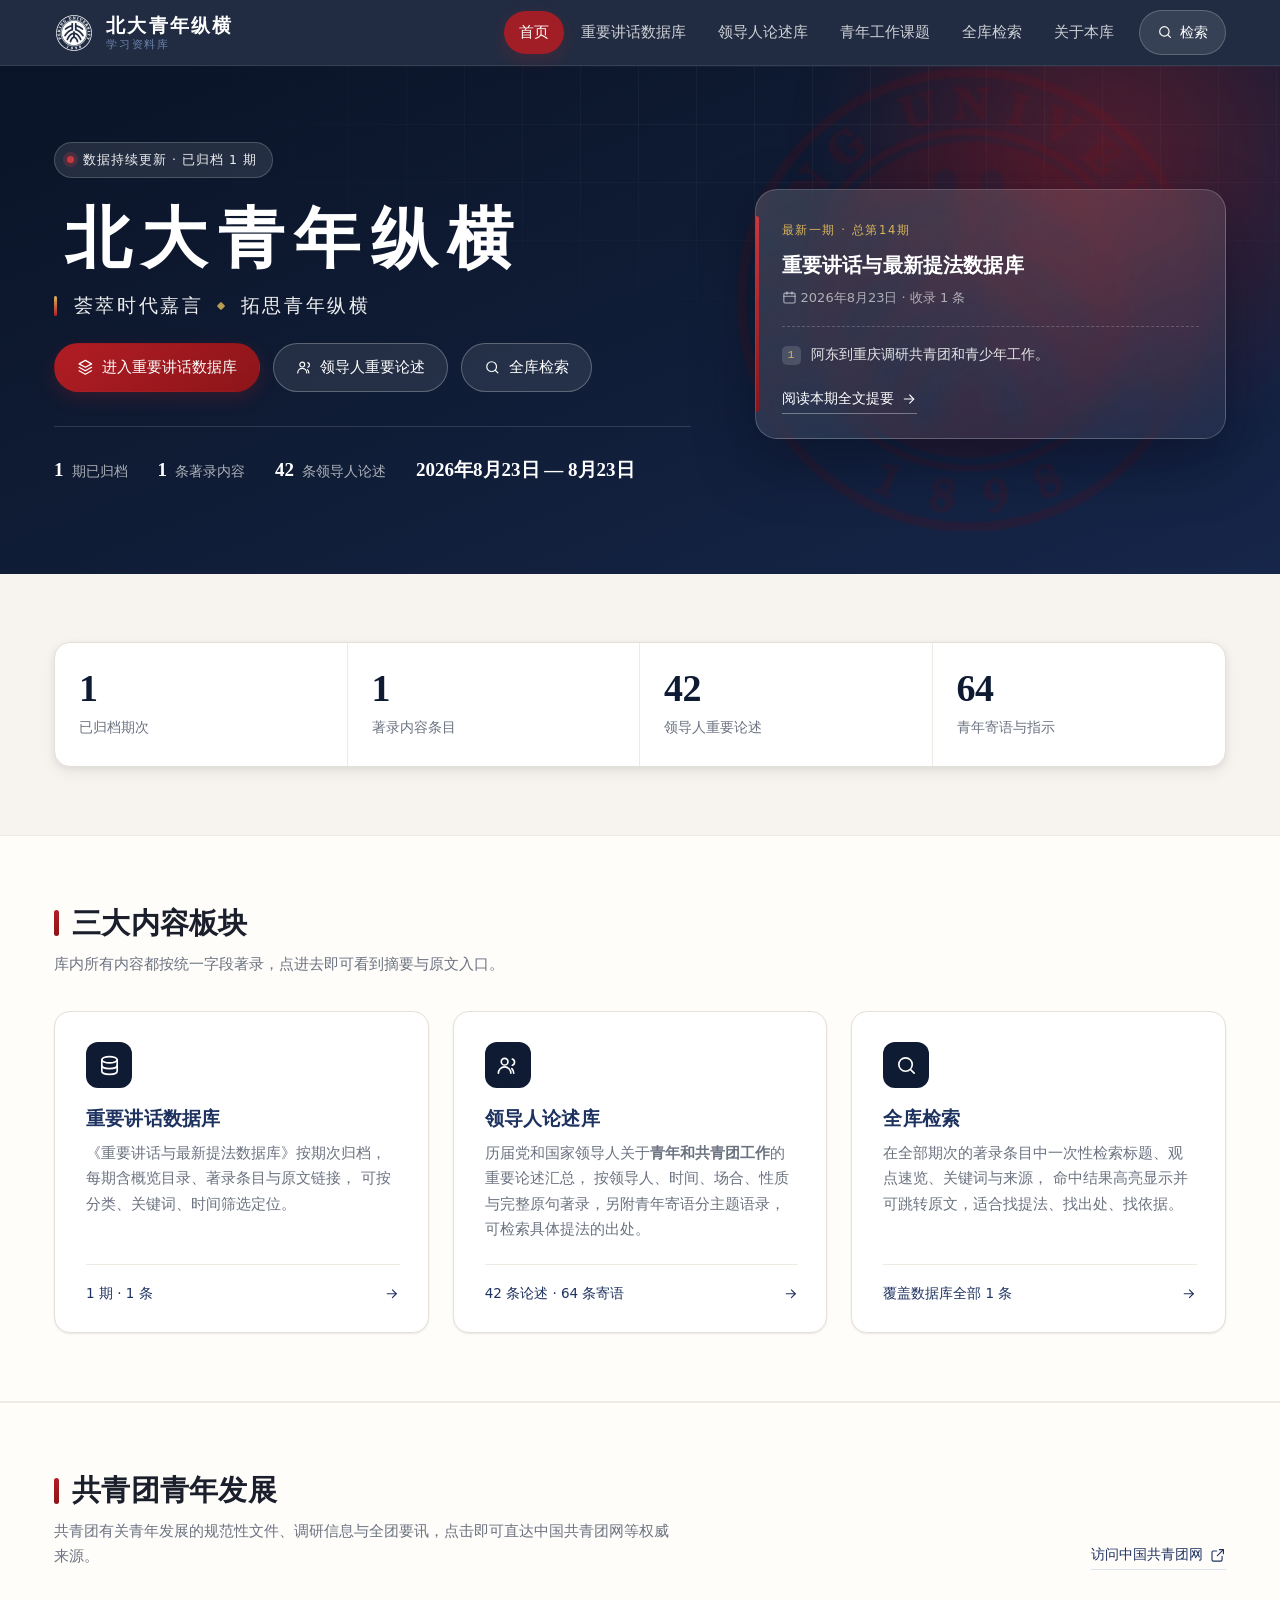
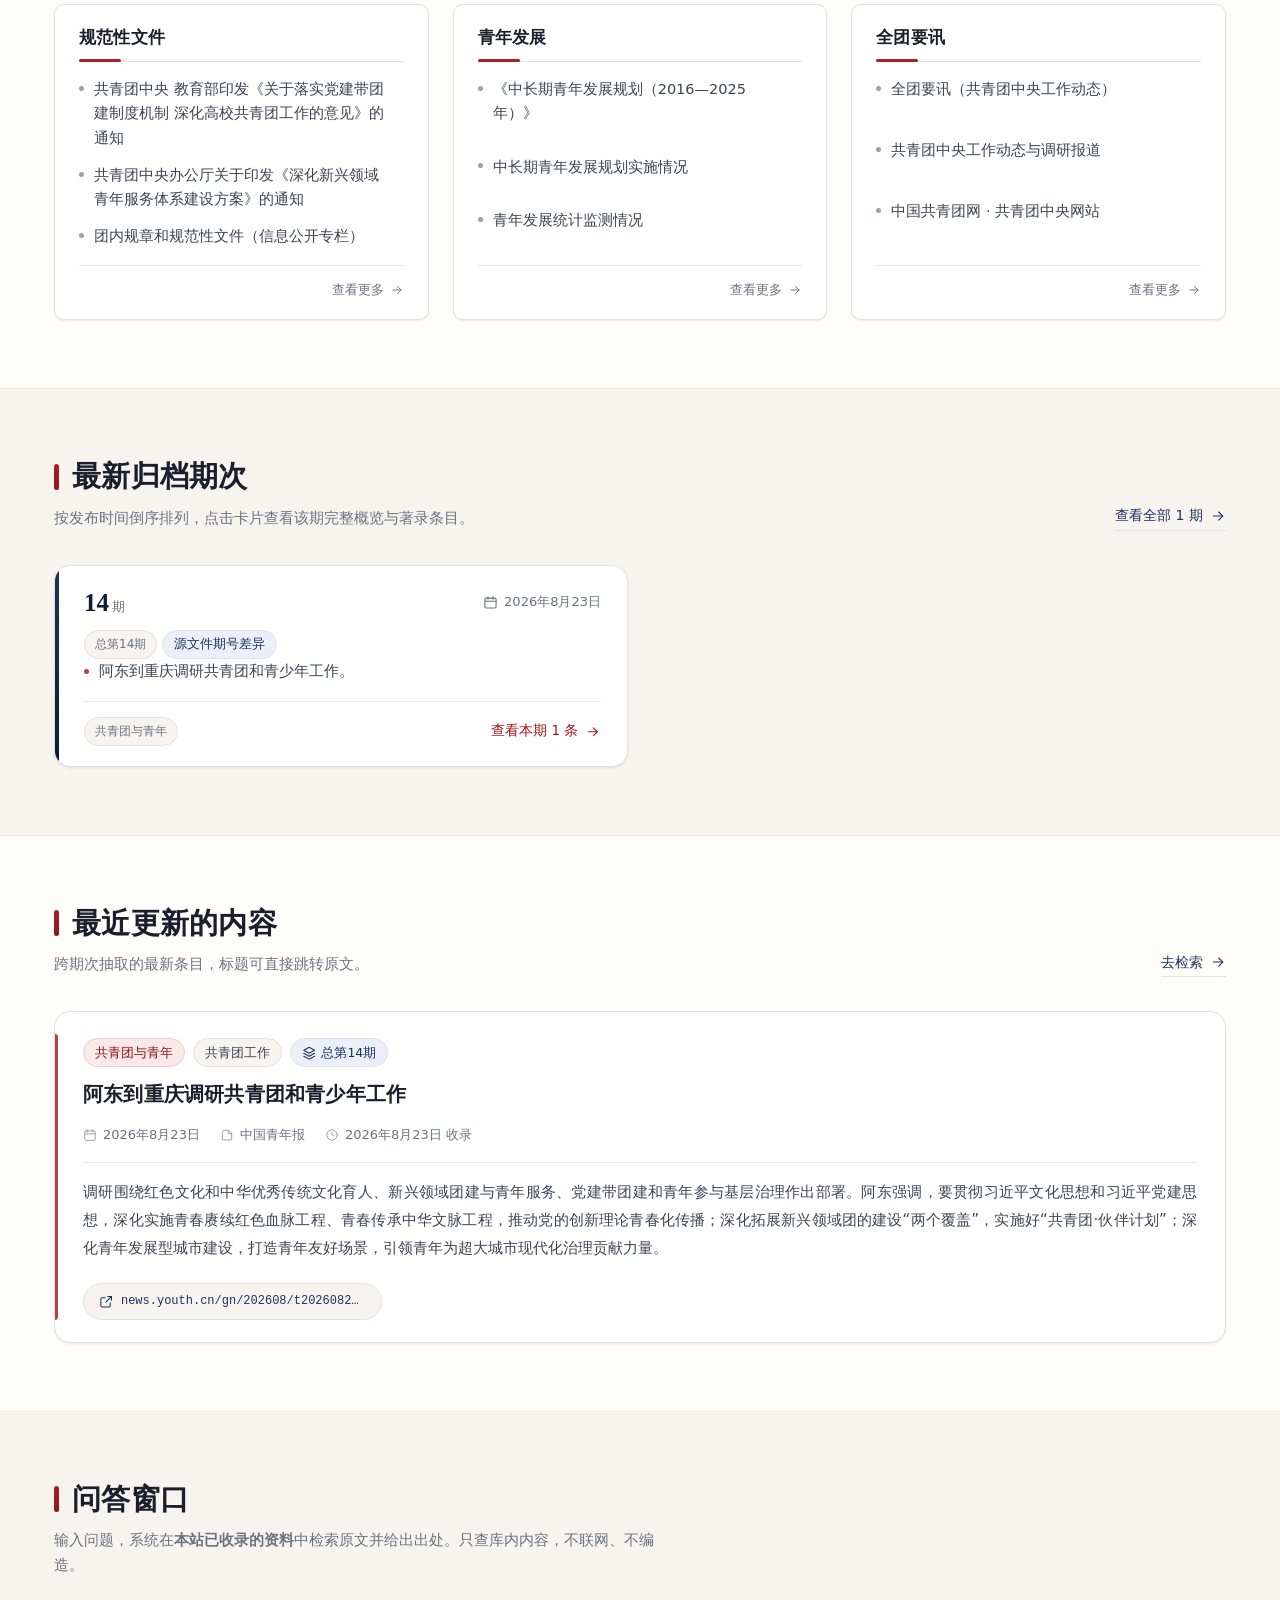
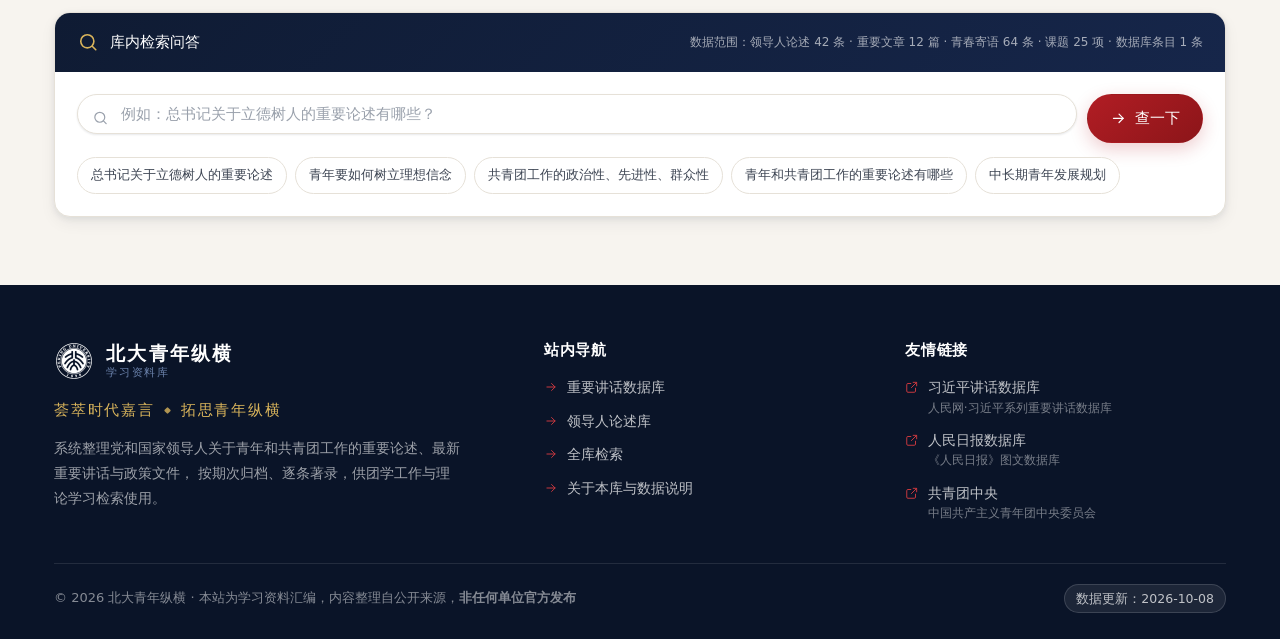
==== site/index.html @ 93235087 "新增青年工作课题栏目、豆腐块与库内检索问答；剔除与青年工作无关条目；去除官方署名与首页长段落" ====
<!DOCTYPE html>
<html lang="zh-CN">
<head>
<meta charset="UTF-8">
<meta name="viewport" content="width=device-width, initial-scale=1">
<title>北大青年纵横 · 学习资料库</title>
<meta name="description" content="北大青年纵横：荟萃时代嘉言，拓思青年纵横。收录党和国家领导人关于青年和共青团工作的重要论述，以及《重要讲话与最新提法数据库》各期政策文件与权威文章，支持关键词检索与原文跳转。">
<meta name="theme-color" content="#0f1b33">
<link rel="icon" href="assets/favicon.png">
<link rel="stylesheet" href="assets/style.css">
</head>
<body>
  <a class="skip-link" href="#main">跳到主要内容</a>
  <header class="nav">
    <div class="wrap nav-inner">
      <a class="brand" href="index.html">
        <span class="brand-mark" aria-hidden="true">
          <img src="assets/pku-logo-white.png" alt="" width="160" height="160" decoding="async">
        </span>
        <span class="brand-text">
          <span class="brand-name">北大青年纵横</span>
          <span class="brand-sub">学习资料库</span>
        </span>
      </a>
      <button class="nav-toggle" type="button" aria-label="展开导航菜单" aria-expanded="false">
        <svg class="ic ic-lg" viewBox="0 0 24 24"><path d="M4 7h16M4 12h16M4 17h16"/></svg>
      </button>
      <nav class="nav-links" aria-label="主导航">
        <a class="nav-link" href="index.html" aria-current="page">首页</a>
        <a class="nav-link" href="database.html">重要讲话数据库</a>
        <a class="nav-link" href="leaders.html">领导人论述库</a>
        <a class="nav-link" href="awards.html">青年工作课题</a>
        <a class="nav-link" href="search.html">全库检索</a>
        <a class="nav-link" href="about.html">关于本库</a>
        <a class="nav-cta" href="search.html">
          <svg class="ic" viewBox="0 0 24 24"><circle cx="11" cy="11" r="7"/><path d="m20 20-3.5-3.5"/></svg>
          检索
        </a>
      </nav>
    </div>
  </header>

<main id="main">
  <section class="hero">
    <img class="hero-emblem" src="assets/pku-emblem.png" alt="" aria-hidden="true" decoding="async">
    <div class="wrap hero-grid">
      <div>
        <span class="eyebrow"><span class="eyebrow-dot"></span>数据持续更新 · 已归档 1 期</span>
        <h1>北大青年纵横</h1>
        <p class="hero-couplet"><span>荟萃时代嘉言</span><i class="cp-dot" aria-hidden="true"></i><span>拓思青年纵横</span></p>
        <div class="hero-actions">
          <a class="btn btn-primary" href="database.html">
            <svg class="ic" viewBox="0 0 24 24"><path d="m12 2 9 5-9 5-9-5 9-5Z"/><path d="m3 12 9 5 9-5"/><path d="m3 17 9 5 9-5"/></svg>
            进入重要讲话数据库
          </a>
          <a class="btn btn-ghost" href="leaders.html">
            <svg class="ic" viewBox="0 0 24 24"><circle cx="9" cy="8" r="3.5"/><path d="M2.5 20a6.5 6.5 0 0 1 13 0"/><path d="M17 5.2a3.5 3.5 0 0 1 0 6.6M18.5 20a6.5 6.5 0 0 0-2-4.7"/></svg>
            领导人重要论述
          </a>
          <a class="btn btn-ghost" href="search.html">
            <svg class="ic" viewBox="0 0 24 24"><circle cx="11" cy="11" r="7"/><path d="m20 20-3.5-3.5"/></svg>
            全库检索
          </a>
        </div>
        <div class="hero-facts">
          <span class="hero-fact"><b>1</b> 期已归档</span>
          <span class="hero-fact"><b>1</b> 条著录内容</span>
          <span class="hero-fact"><b>42</b> 条领导人论述</span>
          <span class="hero-fact"><b>2026年8月23日 — 8月23日</b></span>
        </div>
      </div>
      <div id="latestIssue">
        <div class="hero-card">
          <span class="hero-card-tag">正在载入最新一期…</span>
          <h3>重要讲话与最新提法数据库</h3>
          <div class="hero-card-date">数据载入中</div>
        </div>
      </div>
    </div>
  </section>

  <section class="section">
    <div class="wrap">
      <div class="stats">
        <div class="stat">
          <div class="stat-num" data-stat="issueCount">1<small>期</small></div>
          <div class="stat-label">已归档期次</div>
        </div>
        <div class="stat">
          <div class="stat-num" data-stat="entryCount">1<small>条</small></div>
          <div class="stat-label">著录内容条目</div>
        </div>
        <div class="stat">
          <div class="stat-num" data-stat="leaderCount">42<small>条</small></div>
          <div class="stat-label">领导人重要论述</div>
        </div>
        <div class="stat">
          <div class="stat-num" data-stat="quoteCount">64<small>条</small></div>
          <div class="stat-label">青年寄语与指示</div>
        </div>
      </div>
    </div>
  </section>

  <section class="section section-alt">
    <div class="wrap">
      <div class="section-head">
        <div>
          <h2 class="section-title">三大内容板块</h2>
          <p class="section-desc">库内所有内容都按统一字段著录，点进去即可看到摘要与原文入口。</p>
        </div>
      </div>
      <div class="entry-grid">
        <a class="entry reveal" href="database.html">
          <span class="entry-icon">
            <svg class="ic" viewBox="0 0 24 24"><ellipse cx="12" cy="6" rx="8" ry="3.2"/><path d="M4 6v12c0 1.8 3.6 3.2 8 3.2s8-1.4 8-3.2V6"/><path d="M4 12c0 1.8 3.6 3.2 8 3.2s8-1.4 8-3.2"/></svg>
          </span>
          <h3>重要讲话数据库</h3>
          <p>《重要讲话与最新提法数据库》按期次归档，每期含概览目录、著录条目与原文链接，
             可按分类、关键词、时间筛选定位。</p>
          <span class="entry-foot">
            <span>1 期 · 1 条</span>
            <svg class="ic" viewBox="0 0 24 24"><path d="M5 12h14"/><path d="m13 6 6 6-6 6"/></svg>
          </span>
        </a>
        <a class="entry reveal" href="leaders.html">
          <span class="entry-icon">
            <svg class="ic" viewBox="0 0 24 24"><circle cx="9" cy="8" r="3.5"/><path d="M2.5 20a6.5 6.5 0 0 1 13 0"/><path d="M17 5.2a3.5 3.5 0 0 1 0 6.6M18.5 20a6.5 6.5 0 0 0-2-4.7"/></svg>
          </span>
          <h3>领导人论述库</h3>
          <p>历届党和国家领导人关于<b>青年和共青团工作</b>的重要论述汇总，
             按领导人、时间、场合、性质与完整原句著录，另附青年寄语分主题语录，
             可检索具体提法的出处。</p>
          <span class="entry-foot">
            <span>42 条论述 · 64 条寄语</span>
            <svg class="ic" viewBox="0 0 24 24"><path d="M5 12h14"/><path d="m13 6 6 6-6 6"/></svg>
          </span>
        </a>
        <a class="entry reveal" href="search.html">
          <span class="entry-icon">
            <svg class="ic" viewBox="0 0 24 24"><circle cx="11" cy="11" r="7"/><path d="m20 20-3.5-3.5"/></svg>
          </span>
          <h3>全库检索</h3>
          <p>在全部期次的著录条目中一次性检索标题、观点速览、关键词与来源，
             命中结果高亮显示并可跳转原文，适合找提法、找出处、找依据。</p>
          <span class="entry-foot">
            <span>覆盖数据库全部 1 条</span>
            <svg class="ic" viewBox="0 0 24 24"><path d="M5 12h14"/><path d="m13 6 6 6-6 6"/></svg>
          </span>
        </a>
      </div>
    </div>
  </section>
  <section class="section section-alt" id="dofu">
    <div class="wrap">
      <div class="section-head">
        <div>
          <h2 class="section-title">共青团青年发展</h2>
          <p class="section-desc">共青团有关青年发展的规范性文件、调研信息与全团要讯，点击即可直达中国共青团网等权威来源。</p>
        </div>
        <a class="section-link" href="https://www.gqt.org.cn/" target="_blank" rel="noopener noreferrer">访问中国共青团网 <svg class="ic" viewBox="0 0 24 24"><path d="M14 4h6v6"/><path d="M20 4 11 13"/><path d="M18 14v5a2 2 0 0 1-2 2H5a2 2 0 0 1-2-2V8a2 2 0 0 1 2-2h5"/></svg></a>
      </div>
      <div class="doufu-grid">
      <div class="doufu reveal">
        <h3 class="doufu-title">规范性文件</h3>
        <ul class="doufu-list">
            <li><a href="https://www.gqt.org.cn/xxgk/tngz_gfwj/" target="_blank" rel="noopener noreferrer">共青团中央 教育部印发《关于落实党建带团建制度机制 深化高校共青团工作的意见》的通知<svg class="ic" viewBox="0 0 24 24"><path d="M14 4h6v6"/><path d="M20 4 11 13"/><path d="M18 14v5a2 2 0 0 1-2 2H5a2 2 0 0 1-2-2V8a2 2 0 0 1 2-2h5"/></svg></a></li>
            <li><a href="https://www.gqt.org.cn/xxgk/tngz_gfwj/" target="_blank" rel="noopener noreferrer">共青团中央办公厅关于印发《深化新兴领域青年服务体系建设方案》的通知<svg class="ic" viewBox="0 0 24 24"><path d="M14 4h6v6"/><path d="M20 4 11 13"/><path d="M18 14v5a2 2 0 0 1-2 2H5a2 2 0 0 1-2-2V8a2 2 0 0 1 2-2h5"/></svg></a></li>
            <li><a href="https://www.gqt.org.cn/xxgk/" target="_blank" rel="noopener noreferrer">团内规章和规范性文件（信息公开专栏）<svg class="ic" viewBox="0 0 24 24"><path d="M14 4h6v6"/><path d="M20 4 11 13"/><path d="M18 14v5a2 2 0 0 1-2 2H5a2 2 0 0 1-2-2V8a2 2 0 0 1 2-2h5"/></svg></a></li>
        </ul>
        <a class="doufu-more" href="https://www.gqt.org.cn/xxgk/" target="_blank" rel="noopener noreferrer">查看更多 <svg class="ic" viewBox="0 0 24 24"><path d="M5 12h14"/><path d="m13 6 6 6-6 6"/></svg></a>
      </div>
      <div class="doufu reveal">
        <h3 class="doufu-title">青年发展</h3>
        <ul class="doufu-list">
            <li><a href="https://www.gov.cn/gongbao/content/2017/content_5189005.htm" target="_blank" rel="noopener noreferrer">《中长期青年发展规划（2016—2025年）》<svg class="ic" viewBox="0 0 24 24"><path d="M14 4h6v6"/><path d="M20 4 11 13"/><path d="M18 14v5a2 2 0 0 1-2 2H5a2 2 0 0 1-2-2V8a2 2 0 0 1 2-2h5"/></svg></a></li>
            <li><a href="https://www.gqt.org.cn/sylm/qnfzgh/" target="_blank" rel="noopener noreferrer">中长期青年发展规划实施情况<svg class="ic" viewBox="0 0 24 24"><path d="M14 4h6v6"/><path d="M20 4 11 13"/><path d="M18 14v5a2 2 0 0 1-2 2H5a2 2 0 0 1-2-2V8a2 2 0 0 1 2-2h5"/></svg></a></li>
            <li><a href="https://www.gqt.org.cn/sylm/qnfzgh/" target="_blank" rel="noopener noreferrer">青年发展统计监测情况<svg class="ic" viewBox="0 0 24 24"><path d="M14 4h6v6"/><path d="M20 4 11 13"/><path d="M18 14v5a2 2 0 0 1-2 2H5a2 2 0 0 1-2-2V8a2 2 0 0 1 2-2h5"/></svg></a></li>
        </ul>
        <a class="doufu-more" href="https://www.gqt.org.cn/sylm/qnfzgh/" target="_blank" rel="noopener noreferrer">查看更多 <svg class="ic" viewBox="0 0 24 24"><path d="M5 12h14"/><path d="m13 6 6 6-6 6"/></svg></a>
      </div>
      <div class="doufu reveal">
        <h3 class="doufu-title">全团要讯</h3>
        <ul class="doufu-list">
            <li><a href="https://www.gqt.org.cn/tngz/" target="_blank" rel="noopener noreferrer">全团要讯（共青团中央工作动态）<svg class="ic" viewBox="0 0 24 24"><path d="M14 4h6v6"/><path d="M20 4 11 13"/><path d="M18 14v5a2 2 0 0 1-2 2H5a2 2 0 0 1-2-2V8a2 2 0 0 1 2-2h5"/></svg></a></li>
            <li><a href="https://qnzz.youth.cn/gzdt/" target="_blank" rel="noopener noreferrer">共青团中央工作动态与调研报道<svg class="ic" viewBox="0 0 24 24"><path d="M14 4h6v6"/><path d="M20 4 11 13"/><path d="M18 14v5a2 2 0 0 1-2 2H5a2 2 0 0 1-2-2V8a2 2 0 0 1 2-2h5"/></svg></a></li>
            <li><a href="https://www.gqt.org.cn/" target="_blank" rel="noopener noreferrer">中国共青团网 · 共青团中央网站<svg class="ic" viewBox="0 0 24 24"><path d="M14 4h6v6"/><path d="M20 4 11 13"/><path d="M18 14v5a2 2 0 0 1-2 2H5a2 2 0 0 1-2-2V8a2 2 0 0 1 2-2h5"/></svg></a></li>
        </ul>
        <a class="doufu-more" href="https://www.gqt.org.cn/tngz/" target="_blank" rel="noopener noreferrer">查看更多 <svg class="ic" viewBox="0 0 24 24"><path d="M5 12h14"/><path d="m13 6 6 6-6 6"/></svg></a>
      </div>
      </div>
    </div>
  </section>

  <section class="section" id="recentSection">
    <div class="wrap">
      <div class="section-head">
        <div>
          <h2 class="section-title">最新归档期次</h2>
          <p class="section-desc">按发布时间倒序排列，点击卡片查看该期完整概览与著录条目。</p>
        </div>
        <a class="section-link" href="database.html">
          查看全部 1 期
          <svg class="ic" viewBox="0 0 24 24"><path d="M5 12h14"/><path d="m13 6 6 6-6 6"/></svg>
        </a>
      </div>
      <div class="issue-grid" id="recentIssues"></div>
    </div>
  </section>

  <section class="section section-alt">
    <div class="wrap">
      <div class="section-head">
        <div>
          <h2 class="section-title">最近更新的内容</h2>
          <p class="section-desc">跨期次抽取的最新条目，标题可直接跳转原文。</p>
        </div>
        <a class="section-link" href="search.html">
          去检索
          <svg class="ic" viewBox="0 0 24 24"><path d="M5 12h14"/><path d="m13 6 6 6-6 6"/></svg>
        </a>
      </div>
      <div class="entry-list" id="latestItems"></div>
    </div>
  </section>

  <section class="section" id="kwSection">
    <div class="wrap">
      <div class="section-head">
        <div>
          <h2 class="section-title">高频关键词</h2>
          <p class="section-desc">点击任一关键词即可在全库中检索相关内容。</p>
        </div>
      </div>
      <div class="chip-row" id="kwCloud"></div>
    </div>
  </section>

  <section class="section" id="qa">
    <div class="wrap">
      <div class="section-head">
        <div>
          <h2 class="section-title">问答窗口</h2>
          <p class="section-desc">
            输入问题，系统在<strong>本站已收录的资料</strong>中检索原文并给出出处。只查库内内容，不联网、不编造。
          </p>
        </div>
      </div>

      <div class="qa-panel">
        <div class="qa-head">
          <svg class="ic ic-lg" viewBox="0 0 24 24"><circle cx="11" cy="11" r="7"/><path d="m20 20-3.5-3.5"/></svg>
          <span>库内检索问答</span>
          <small>数据范围：领导人论述 42 条 · 重要文章 12 篇 · 青春寄语 64 条 · 课题 25 项 · 数据库条目 1 条</small>
        </div>
        <div class="qa-body">
          <div class="qa-input-row">
            <div class="search-box">
              <svg class="ic" viewBox="0 0 24 24"><circle cx="11" cy="11" r="7"/><path d="m20 20-3.5-3.5"/></svg>
              <label class="sr-only" for="qaInput">输入问题</label>
              <input id="qaInput" type="search" placeholder="例如：总书记关于立德树人的重要论述有哪些？" autocomplete="off">
              <button class="search-clear" id="qaClear" type="button" aria-label="清空">
                <svg class="ic" viewBox="0 0 24 24"><path d="M18 6 6 18M6 6l12 12"/></svg>
              </button>
            </div>
            <button class="btn btn-primary" id="qaAsk" type="button">
              <svg class="ic" viewBox="0 0 24 24"><path d="M5 12h14"/><path d="m13 6 6 6-6 6"/></svg>
              查一下
            </button>
          </div>
          <div class="qa-examples" id="qaExamples">
            <button class="chip" type="button" data-q="总书记关于立德树人的重要论述">总书记关于立德树人的重要论述</button>
            <button class="chip" type="button" data-q="青年要如何树立理想信念">青年要如何树立理想信念</button>
            <button class="chip" type="button" data-q="共青团工作的政治性、先进性、群众性">共青团工作的政治性、先进性、群众性</button>
            <button class="chip" type="button" data-q="青年和共青团工作的重要论述有哪些">青年和共青团工作的重要论述有哪些</button>
            <button class="chip" type="button" data-q="中长期青年发展规划">中长期青年发展规划</button>
          </div>
          <div class="qa-answer" id="qaAnswer" hidden></div>
        </div>
      </div>
    </div>
  </section>

</main>

  <footer class="footer">
    <div class="wrap">
      <div class="footer-grid">
        <div class="footer-brand">
          <div class="brand">
            <span class="brand-mark" aria-hidden="true">
              <img src="assets/pku-logo-white.png" alt="" width="160" height="160" decoding="async">
            </span>
            <span class="brand-text">
              <span class="brand-name">北大青年纵横</span>
              <span class="brand-sub">学习资料库</span>
            </span>
          </div>
          <p class="footer-couplet">荟萃时代嘉言<span class="cp-dot-sm" aria-hidden="true"></span>拓思青年纵横</p>
          <p>系统整理党和国家领导人关于青年和共青团工作的重要论述、最新重要讲话与政策文件，
             按期次归档、逐条著录，供团学工作与理论学习检索使用。</p>
        </div>
        <div>
          <h4>站内导航</h4>
          <div class="footer-links">
            <a class="footer-link" href="database.html">
              <svg class="ic" viewBox="0 0 24 24"><path d="M5 12h14"/><path d="m13 6 6 6-6 6"/></svg>
              <span>重要讲话数据库</span>
            </a>
            <a class="footer-link" href="leaders.html">
              <svg class="ic" viewBox="0 0 24 24"><path d="M5 12h14"/><path d="m13 6 6 6-6 6"/></svg>
              <span>领导人论述库</span>
            </a>
            <a class="footer-link" href="search.html">
              <svg class="ic" viewBox="0 0 24 24"><path d="M5 12h14"/><path d="m13 6 6 6-6 6"/></svg>
              <span>全库检索</span>
            </a>
            <a class="footer-link" href="about.html">
              <svg class="ic" viewBox="0 0 24 24"><path d="M5 12h14"/><path d="m13 6 6 6-6 6"/></svg>
              <span>关于本库与数据说明</span>
            </a>
          </div>
        </div>
        <div>
          <h4>友情链接</h4>
          <div class="footer-links">
            <a class="footer-link" href="http://jhsjk.people.cn/" target="_blank" rel="noopener noreferrer">
              <svg class="ic" viewBox="0 0 24 24"><path d="M14 4h6v6"/><path d="M20 4 11 13"/><path d="M18 14v5a2 2 0 0 1-2 2H5a2 2 0 0 1-2-2V8a2 2 0 0 1 2-2h5"/></svg>
              <span>习近平讲话数据库<small>人民网·习近平系列重要讲话数据库</small></span>
            </a>
            <a class="footer-link" href="http://paper.people.com.cn/" target="_blank" rel="noopener noreferrer">
              <svg class="ic" viewBox="0 0 24 24"><path d="M14 4h6v6"/><path d="M20 4 11 13"/><path d="M18 14v5a2 2 0 0 1-2 2H5a2 2 0 0 1-2-2V8a2 2 0 0 1 2-2h5"/></svg>
              <span>人民日报数据库<small>《人民日报》图文数据库</small></span>
            </a>
            <a class="footer-link" href="https://www.gqt.org.cn/" target="_blank" rel="noopener noreferrer">
              <svg class="ic" viewBox="0 0 24 24"><path d="M14 4h6v6"/><path d="M20 4 11 13"/><path d="M18 14v5a2 2 0 0 1-2 2H5a2 2 0 0 1-2-2V8a2 2 0 0 1 2-2h5"/></svg>
              <span>共青团中央<small>中国共产主义青年团中央委员会</small></span>
            </a>
          </div>
        </div>
      </div>
      <div class="footer-bottom">
        <span>© <span data-year>2026</span> 北大青年纵横 · 本站为学习资料汇编，内容整理自公开来源，<strong>非任何单位官方发布</strong></span>
        <span class="tag">数据更新：2026-10-08</span>
      </div>
    </div>
  </footer>

  <button class="to-top" type="button" aria-label="返回顶部">
    <svg class="ic" viewBox="0 0 24 24"><path d="M12 19V5"/><path d="m6 11 6-6 6 6"/></svg>
  </button>

<script src="data/db.js"></script>
<script src="assets/app.js"></script>
</body>
</html>
---- site/assets/style.css ----
@charset "UTF-8";
/* ==========================================================================
   重要讲话与最新提法数据库 —— 设计系统
   配色：深藏青（正式）+ 团员红（强调）+ 暖米白（阅读底）
   观感：官方数据库的克制 + 现代卡片流动感
   ========================================================================== */

/* ---------- 1. 设计变量 ---------- */
:root {
  /* 品牌色 */
  --navy-900: #0a1428;
  --navy-800: #0f1b33;
  --navy-700: #16264a;
  --navy-600: #1e3260;
  --navy-500: #2b4577;
  --navy-300: #6b82ab;
  --navy-100: #dbe3f0;

  --red-700: #8c1519;
  --red-600: #a3161c;
  --red-500: #b11d24;
  --red-400: #c8383f;
  --red-100: #fbe9ea;

  --gold-500: #b8860b;
  --gold-300: #d9b45b;
  --gold-100: #faf3e0;

  /* 中性色 */
  --paper: #f7f4ef;
  --paper-2: #fffdfa;
  --white: #ffffff;
  --ink: #1a1f2b;
  --ink-2: #3d4553;
  --ink-3: #6b7280;
  --ink-4: #9aa1ac;
  --line: #e6e1d8;
  --line-2: #efebe4;

  /* 语义色 */
  --green-600: #1a7f5a;
  --green-100: #e6f4ee;
  --amber-600: #a15c00;
  --amber-100: #fdf0dc;

  /* 排版 */
  --font-serif: "Source Han Serif SC", "Noto Serif SC", "Songti SC", "SimSun",
    "Source Han Serif CN", Georgia, "Times New Roman", serif;
  --font-sans: "Source Han Sans SC", "Noto Sans SC", "PingFang SC",
    "Microsoft YaHei", "Hiragino Sans GB", system-ui, -apple-system, "Segoe UI",
    Roboto, sans-serif;
  --font-mono: "JetBrains Mono", "Cascadia Code", Consolas, "Courier New", monospace;

  /* 间距节奏 */
  --gap-xs: 4px;
  --gap-sm: 8px;
  --gap: 16px;
  --gap-lg: 24px;
  --gap-xl: 40px;
  --gap-2xl: 64px;

  /* 圆角与阴影 */
  --r-sm: 6px;
  --r: 10px;
  --r-lg: 16px;
  --r-xl: 22px;
  --r-pill: 999px;

  --sh-1: 0 1px 2px rgba(15, 27, 51, 0.06), 0 1px 3px rgba(15, 27, 51, 0.04);
  --sh-2: 0 2px 6px rgba(15, 27, 51, 0.07), 0 6px 16px rgba(15, 27, 51, 0.06);
  --sh-3: 0 8px 20px rgba(15, 27, 51, 0.1), 0 18px 44px rgba(15, 27, 51, 0.09);
  --sh-red: 0 6px 18px rgba(177, 29, 36, 0.22);

  --nav-h: 66px;
  --maxw: 1220px;

  --ease: cubic-bezier(0.22, 0.61, 0.36, 1);
}

/* ---------- 2. 基础重置 ---------- */
*,
*::before,
*::after {
  box-sizing: border-box;
}

html {
  -webkit-text-size-adjust: 100%;
  scroll-behavior: smooth;
  scroll-padding-top: calc(var(--nav-h) + 20px);
}

body {
  margin: 0;
  background: var(--paper);
  color: var(--ink);
  font-family: var(--font-sans);
  font-size: 15.5px;
  line-height: 1.75;
  -webkit-font-smoothing: antialiased;
  text-rendering: optimizeLegibility;
}

h1,
h2,
h3,
h4 {
  font-family: var(--font-serif);
  font-weight: 700;
  line-height: 1.35;
  margin: 0;
  letter-spacing: 0.01em;
}

p {
  margin: 0;
}

a {
  color: var(--navy-600);
  text-decoration: none;
}

a:hover {
  color: var(--red-500);
}

img,
svg {
  max-width: 100%;
}

ul,
ol {
  margin: 0;
  padding: 0;
  list-style: none;
}

button {
  font: inherit;
  color: inherit;
  cursor: pointer;
}

table {
  border-collapse: collapse;
  width: 100%;
}

:focus-visible {
  outline: 2.5px solid var(--red-400);
  outline-offset: 2px;
  border-radius: 3px;
}

::selection {
  background: var(--red-100);
  color: var(--red-700);
}

/* 滚动条 */
::-webkit-scrollbar {
  width: 11px;
  height: 11px;
}
::-webkit-scrollbar-track {
  background: var(--line-2);
}
::-webkit-scrollbar-thumb {
  background: #c8c2b6;
  border: 3px solid var(--line-2);
  border-radius: var(--r-pill);
}
::-webkit-scrollbar-thumb:hover {
  background: var(--navy-300);
}

/* ---------- 3. 布局工具 ---------- */
.wrap {
  width: 100%;
  max-width: var(--maxw);
  margin: 0 auto;
  padding: 0 24px;
}

.wrap-narrow {
  max-width: 880px;
}

.stack > * + * {
  margin-top: var(--gap);
}

.row {
  display: flex;
  align-items: center;
  gap: var(--gap-sm);
}

.row-between {
  display: flex;
  align-items: center;
  justify-content: space-between;
  gap: var(--gap);
  flex-wrap: wrap;
}

.grid {
  display: grid;
  gap: var(--gap-lg);
}

.grid-2 {
  grid-template-columns: repeat(2, minmax(0, 1fr));
}
.grid-3 {
  grid-template-columns: repeat(3, minmax(0, 1fr));
}
.grid-4 {
  grid-template-columns: repeat(4, minmax(0, 1fr));
}

.sr-only {
  position: absolute;
  width: 1px;
  height: 1px;
  padding: 0;
  margin: -1px;
  overflow: hidden;
  clip: rect(0 0 0 0);
  white-space: nowrap;
  border: 0;
}

.skip-link {
  position: absolute;
  left: 12px;
  top: -60px;
  z-index: 200;
  background: var(--navy-800);
  color: #fff;
  padding: 10px 16px;
  border-radius: 0 0 var(--r) var(--r);
  transition: top 0.2s var(--ease);
}
.skip-link:focus {
  top: 0;
  color: #fff;
}

/* ---------- 4. 图标 ---------- */
.ic {
  width: 1.15em;
  height: 1.15em;
  flex: none;
  fill: none;
  stroke: currentColor;
  stroke-width: 1.7;
  stroke-linecap: round;
  stroke-linejoin: round;
  vertical-align: -0.18em;
}

.ic-lg {
  width: 1.5em;
  height: 1.5em;
}

/* ---------- 5. 顶部导航 ---------- */
.nav {
  position: sticky;
  top: 0;
  z-index: 100;
  height: var(--nav-h);
  background: rgba(15, 27, 51, 0.92);
  backdrop-filter: saturate(180%) blur(14px);
  -webkit-backdrop-filter: saturate(180%) blur(14px);
  border-bottom: 1px solid rgba(255, 255, 255, 0.09);
  transition: background 0.25s var(--ease), box-shadow 0.25s var(--ease);
}

.nav.is-scrolled {
  background: rgba(10, 20, 40, 0.97);
  box-shadow: 0 6px 24px rgba(10, 20, 40, 0.32);
}

.nav-inner {
  display: flex;
  align-items: center;
  gap: var(--gap-lg);
  height: 100%;
}

.brand {
  display: flex;
  align-items: center;
  gap: 12px;
  color: #fff;
  flex: none;
}
.brand:hover {
  color: #fff;
}

.brand-mark {
  width: 40px;
  height: 40px;
  flex: none;
  display: grid;
  place-items: center;
}
.brand-mark img {
  width: 100%;
  height: 100%;
  object-fit: contain;
  display: block;
}

.brand-text {
  display: flex;
  flex-direction: column;
  line-height: 1.25;
}
.brand-name {
  font-family: var(--font-serif);
  font-size: 19px;
  font-weight: 700;
  letter-spacing: 0.12em;
  white-space: nowrap;
}
.brand-sub {
  font-size: 11px;
  color: var(--navy-300);
  letter-spacing: 0.16em;
  white-space: nowrap;
  text-transform: uppercase;
}

/* 首页大标题的排版规则见"顶部导航"一节之后的 .hero h1（那里离品牌名更近）。
   站名只有四个字，用疏排（letter-spacing + text-indent 抵消末字右侧空白）居中感更稳。 */

.nav-links {
  display: flex;
  align-items: center;
  gap: 2px;
  margin-left: auto;
}

.nav-link {
  position: relative;
  display: block;
  padding: 9px 15px;
  border-radius: var(--r-pill);
  color: rgba(255, 255, 255, 0.78);
  font-size: 14.5px;
  white-space: nowrap;
  transition: color 0.18s var(--ease), background 0.18s var(--ease);
}
.nav-link:hover {
  color: #fff;
  background: rgba(255, 255, 255, 0.1);
}
.nav-link[aria-current="page"] {
  color: #fff;
  background: rgba(177, 29, 36, 0.9);
  box-shadow: var(--sh-red);
}

.nav-cta {
  margin-left: 8px;
  display: inline-flex;
  align-items: center;
  gap: 7px;
  padding: 9px 17px;
  border-radius: var(--r-pill);
  background: rgba(255, 255, 255, 0.1);
  border: 1px solid rgba(255, 255, 255, 0.2);
  color: #fff;
  font-size: 14px;
  transition: all 0.18s var(--ease);
}
.nav-cta:hover {
  background: #fff;
  color: var(--navy-800);
  border-color: #fff;
}

.nav-toggle {
  display: none;
  margin-left: auto;
  width: 42px;
  height: 42px;
  border: 1px solid rgba(255, 255, 255, 0.22);
  border-radius: var(--r);
  background: rgba(255, 255, 255, 0.07);
  color: #fff;
  place-items: center;
}

/* ---------- 6. 首屏 ---------- */
.hero {
  position: relative;
  overflow: hidden;
  background: linear-gradient(158deg, var(--navy-900) 0%, var(--navy-800) 42%, var(--navy-700) 100%);
  color: #fff;
  padding: 76px 0 88px;
  isolation: isolate;
}

.hero::before {
  content: "";
  position: absolute;
  inset: 0;
  z-index: -1;
  background-image: linear-gradient(rgba(255, 255, 255, 0.045) 1px, transparent 1px),
    linear-gradient(90deg, rgba(255, 255, 255, 0.045) 1px, transparent 1px);
  background-size: 58px 58px;
  mask-image: radial-gradient(ellipse 90% 70% at 72% 8%, #000 12%, transparent 72%);
  -webkit-mask-image: radial-gradient(ellipse 90% 70% at 72% 8%, #000 12%, transparent 72%);
}

.hero::after {
  content: "";
  position: absolute;
  z-index: -1;
  top: -220px;
  right: -140px;
  width: 620px;
  height: 620px;
  border-radius: 50%;
  background: radial-gradient(circle, rgba(177, 29, 36, 0.42), transparent 66%);
  filter: blur(28px);
  pointer-events: none;
}

/* 首屏北大校徽水印：低不透明度，只做气氛，不干扰文字可读性。
   位置特意压在首屏右侧卡片下方，与现有红色光晕叠在一起形成层次。 */
.hero-emblem {
  position: absolute;
  z-index: -1;
  right: 4%;
  top: 46%;
  transform: translateY(-50%);
  width: min(520px, 42vw);
  height: auto;
  opacity: 0.13;
  pointer-events: none;
  user-select: none;
}

.hero-grid {
  display: grid;
  grid-template-columns: minmax(0, 1.35fr) minmax(0, 1fr);
  gap: var(--gap-2xl);
  align-items: center;
}

.eyebrow {
  display: inline-flex;
  align-items: center;
  gap: 9px;
  padding: 6px 15px 6px 12px;
  border-radius: var(--r-pill);
  background: rgba(255, 255, 255, 0.1);
  border: 1px solid rgba(255, 255, 255, 0.18);
  color: rgba(255, 255, 255, 0.92);
  font-size: 12.5px;
  letter-spacing: 0.08em;
  margin-bottom: 22px;
}
.eyebrow-dot {
  width: 7px;
  height: 7px;
  border-radius: 50%;
  background: var(--red-400);
  box-shadow: 0 0 0 4px rgba(200, 56, 63, 0.24);
  animation: pulse 2.4s var(--ease) infinite;
}
@keyframes pulse {
  0%,
  100% {
    box-shadow: 0 0 0 4px rgba(200, 56, 63, 0.24);
  }
  50% {
    box-shadow: 0 0 0 8px rgba(200, 56, 63, 0.05);
  }
}

.hero h1 {
  font-size: clamp(38px, 5.6vw, 66px);
  line-height: 1.18;
  letter-spacing: 0.16em;
  text-indent: 0.16em;
  margin-bottom: 20px;
}
.hero h1 em {
  font-style: normal;
  color: var(--gold-300);
  position: relative;
  white-space: nowrap;
}

/* 对称句：荟萃时代嘉言　拓思青年纵横
   紧跟在站名之下，用金色竖线做分隔，衬线 + 疏排呼应大标题 */
.hero-couplet {
  display: flex;
  align-items: center;
  gap: 14px;
  flex-wrap: wrap;
  margin: -6px 0 22px;
  font-family: var(--font-serif);
  font-size: clamp(15px, 1.5vw, 20px);
  line-height: 1.5;
  letter-spacing: 0.14em;
  text-indent: 0.14em;
  color: rgba(255, 255, 255, 0.93);
}
.hero-couplet::before {
  content: "";
  flex: none;
  width: 3px;
  height: 1.05em;
  border-radius: 2px;
  background: linear-gradient(var(--gold-300), var(--red-500));
}
/* 上下句之间的金色小菱形分隔符。
   原本用的是全角空格，实测在多数中文字体里几乎看不出间隔，
   整句会连成一长条，失去"对称句"的感觉，因此换成实体分隔符。 */
.cp-dot {
  flex: none;
  width: 6px;
  height: 6px;
  background: var(--gold-300);
  transform: rotate(45deg);
  border-radius: 1px;
  opacity: 0.85;
}
.cp-dot-sm {
  display: inline-block;
  width: 5px;
  height: 5px;
  margin: 0 0.7em;
  background: currentColor;
  transform: rotate(45deg);
  border-radius: 1px;
  vertical-align: 0.12em;
  opacity: 0.8;
}
.hero h1 em::after {
  content: "";
  position: absolute;
  left: 0;
  right: 0;
  bottom: 4px;
  height: 7px;
  background: rgba(177, 29, 36, 0.55);
  border-radius: 2px;
  z-index: -1;
}

.hero-lede {
  color: rgba(255, 255, 255, 0.79);
  font-size: 16.5px;
  line-height: 1.85;
  max-width: 60ch;
  margin-bottom: 30px;
}

.hero-actions {
  display: flex;
  flex-wrap: wrap;
  gap: 13px;
}

.hero-facts {
  display: flex;
  flex-wrap: wrap;
  gap: 10px 30px;
  margin-top: 34px;
  padding-top: 26px;
  border-top: 1px solid rgba(255, 255, 255, 0.13);
}
.hero-fact {
  display: flex;
  align-items: baseline;
  gap: 8px;
  font-size: 13.5px;
  color: rgba(255, 255, 255, 0.65);
}
.hero-fact b {
  font-family: var(--font-serif);
  font-size: 19px;
  color: #fff;
  font-weight: 700;
}

/* 首屏右侧最新一期卡 */
.hero-card {
  position: relative;
  border-radius: var(--r-xl);
  padding: 26px 26px 24px;
  background: linear-gradient(155deg, rgba(255, 255, 255, 0.15), rgba(255, 255, 255, 0.055));
  border: 1px solid rgba(255, 255, 255, 0.2);
  box-shadow: 0 22px 60px rgba(4, 10, 24, 0.44);
  backdrop-filter: blur(12px);
  -webkit-backdrop-filter: blur(12px);
}
.hero-card::before {
  content: "";
  position: absolute;
  left: 0;
  top: 26px;
  bottom: 26px;
  width: 3px;
  border-radius: 0 3px 3px 0;
  background: linear-gradient(var(--red-400), var(--red-700));
}
.hero-card-tag {
  display: inline-block;
  font-size: 11.5px;
  letter-spacing: 0.14em;
  color: var(--gold-300);
  margin-bottom: 12px;
  text-transform: uppercase;
}
.hero-card h3 {
  font-size: 20px;
  margin-bottom: 8px;
  color: #fff;
}
.hero-card-date {
  font-size: 13px;
  color: rgba(255, 255, 255, 0.6);
  padding-bottom: 16px;
  border-bottom: 1px dashed rgba(255, 255, 255, 0.2);
  margin-bottom: 16px;
}
.hero-card-list {
  display: grid;
  gap: 11px;
}
.hero-card-list li {
  display: flex;
  gap: 10px;
  font-size: 14px;
  line-height: 1.65;
  color: rgba(255, 255, 255, 0.87);
}
.hero-card-list .idx {
  flex: none;
  width: 19px;
  height: 19px;
  margin-top: 3px;
  border-radius: 5px;
  background: rgba(255, 255, 255, 0.14);
  color: var(--gold-300);
  font-size: 11.5px;
  font-family: var(--font-mono);
  display: grid;
  place-items: center;
}
.hero-card-more {
  display: inline-flex;
  align-items: center;
  gap: 7px;
  margin-top: 20px;
  font-size: 14px;
  color: #fff;
  border-bottom: 1px solid rgba(255, 255, 255, 0.35);
  padding-bottom: 2px;
}
.hero-card-more:hover {
  color: var(--gold-300);
  border-color: var(--gold-300);
}

/* ---------- 7. 按钮 ---------- */
.btn {
  display: inline-flex;
  align-items: center;
  justify-content: center;
  gap: 8px;
  padding: 11px 22px;
  border-radius: var(--r-pill);
  border: 1px solid transparent;
  font-size: 14.5px;
  font-weight: 500;
  white-space: nowrap;
  transition: transform 0.18s var(--ease), box-shadow 0.18s var(--ease),
    background 0.18s var(--ease), color 0.18s var(--ease), border-color 0.18s var(--ease);
}
.btn:active {
  transform: translateY(1px);
}

.btn-primary {
  background: linear-gradient(140deg, var(--red-500), var(--red-700));
  color: #fff;
  box-shadow: var(--sh-red);
}
.btn-primary:hover {
  color: #fff;
  transform: translateY(-2px);
  box-shadow: 0 10px 26px rgba(177, 29, 36, 0.32);
}

.btn-ghost {
  background: rgba(255, 255, 255, 0.09);
  border-color: rgba(255, 255, 255, 0.26);
  color: #fff;
}
.btn-ghost:hover {
  background: #fff;
  color: var(--navy-800);
  border-color: #fff;
  transform: translateY(-2px);
}

.btn-outline {
  background: var(--white);
  border-color: var(--line);
  color: var(--navy-700);
  box-shadow: var(--sh-1);
}
.btn-outline:hover {
  color: var(--red-600);
  border-color: var(--red-400);
  transform: translateY(-2px);
  box-shadow: var(--sh-2);
}

.btn-sm {
  padding: 7px 14px;
  font-size: 13px;
}

/* ---------- 8. 区块与标题 ---------- */
.section {
  padding: 68px 0;
}
.section-tight {
  padding: 46px 0;
}
.section-alt {
  background: var(--paper-2);
  border-top: 1px solid var(--line-2);
  border-bottom: 1px solid var(--line-2);
}
.section-dark {
  background: var(--navy-800);
  color: #fff;
}

.section-head {
  display: flex;
  align-items: flex-end;
  justify-content: space-between;
  gap: var(--gap-lg);
  flex-wrap: wrap;
  margin-bottom: 34px;
}

.section-title {
  font-size: clamp(22px, 2.5vw, 29px);
  display: flex;
  align-items: center;
  gap: 13px;
}
.section-title::before {
  content: "";
  width: 5px;
  height: 26px;
  border-radius: 3px;
  background: linear-gradient(var(--red-500), var(--red-700));
  flex: none;
}

.section-desc {
  color: var(--ink-3);
  font-size: 14.5px;
  margin-top: 9px;
  max-width: 68ch;
}

.section-link {
  display: inline-flex;
  align-items: center;
  gap: 7px;
  font-size: 14px;
  color: var(--navy-600);
  padding-bottom: 2px;
  border-bottom: 1px solid var(--navy-100);
}
.section-link:hover {
  color: var(--red-500);
  border-color: var(--red-400);
}

/* ---------- 9. 统计数字 ---------- */
.stats {
  display: grid;
  grid-template-columns: repeat(4, minmax(0, 1fr));
  gap: 0;
  background: var(--white);
  border: 1px solid var(--line);
  border-radius: var(--r-lg);
  overflow: hidden;
  box-shadow: var(--sh-2);
}
.stat {
  padding: 26px 24px;
  border-right: 1px solid var(--line-2);
  position: relative;
  transition: background 0.2s var(--ease);
}
.stat:last-child {
  border-right: 0;
}
.stat:hover {
  background: var(--paper-2);
}
.stat-num {
  font-family: var(--font-serif);
  font-size: 38px;
  font-weight: 700;
  line-height: 1.05;
  color: var(--navy-800);
  letter-spacing: -0.01em;
}
.stat-num small {
  font-size: 16px;
  color: var(--ink-3);
  margin-left: 4px;
  font-family: var(--font-sans);
  font-weight: 400;
}
.stat-label {
  font-size: 13.5px;
  color: var(--ink-3);
  margin-top: 7px;
}
.stat::after {
  content: "";
  position: absolute;
  left: 24px;
  bottom: 0;
  width: 30px;
  height: 3px;
  border-radius: 3px 3px 0 0;
  background: var(--red-500);
  opacity: 0;
  transition: opacity 0.2s var(--ease);
}
.stat:hover::after {
  opacity: 1;
}

/* ---------- 10. 入口卡片 ---------- */
.entry-grid {
  display: grid;
  grid-template-columns: repeat(3, minmax(0, 1fr));
  gap: var(--gap-lg);
}

.entry {
  position: relative;
  display: flex;
  flex-direction: column;
  padding: 30px 28px 26px 31px;
  background: var(--white);
  border: 1px solid var(--line);
  border-radius: var(--r-lg);
  box-shadow: var(--sh-1);
  overflow: hidden;
  transition: transform 0.24s var(--ease), box-shadow 0.24s var(--ease),
    border-color 0.24s var(--ease);
}
.entry::before {
  content: "";
  position: absolute;
  left: 0;
  top: 0;
  bottom: 0;
  width: 4px;
  background: linear-gradient(var(--red-500), var(--red-700));
  transform: scaleY(0);
  transform-origin: top;
  transition: transform 0.28s var(--ease);
}
.entry:hover {
  transform: translateY(-5px);
  box-shadow: var(--sh-3);
  border-color: var(--navy-100);
  color: inherit;
}
.entry:hover::before {
  transform: scaleY(1);
}

.entry-icon {
  width: 46px;
  height: 46px;
  border-radius: 12px;
  display: grid;
  place-items: center;
  margin-bottom: 18px;
  background: var(--navy-800);
  color: #fff;
  transition: background 0.24s var(--ease);
}
.entry-icon .ic {
  width: 23px;
  height: 23px;
}
.entry:hover .entry-icon {
  background: linear-gradient(140deg, var(--red-500), var(--red-700));
}

.entry h3 {
  font-size: 19px;
  margin-bottom: 9px;
}
.entry p {
  color: var(--ink-3);
  font-size: 14.5px;
  line-height: 1.75;
  flex: 1;
}
.entry-foot {
  display: flex;
  align-items: center;
  justify-content: space-between;
  margin-top: 22px;
  padding-top: 17px;
  border-top: 1px solid var(--line-2);
  font-size: 13.5px;
  color: var(--navy-600);
}
.entry-foot .ic {
  transition: transform 0.24s var(--ease);
}
.entry:hover .entry-foot .ic {
  transform: translateX(5px);
}

/* ---------- 11. 期次卡片（数据库主表） ---------- */
.issue-grid {
  display: grid;
  grid-template-columns: repeat(2, minmax(0, 1fr));
  gap: var(--gap-lg);
}

.issue-card {
  position: relative;
  display: flex;
  flex-direction: column;
  background: var(--white);
  border: 1px solid var(--line);
  border-radius: var(--r-lg);
  padding: 24px 26px 20px 29px;
  box-shadow: var(--sh-1);
  overflow: hidden;
  transition: transform 0.22s var(--ease), box-shadow 0.22s var(--ease),
    border-color 0.22s var(--ease);
}
.issue-card::before {
  content: "";
  position: absolute;
  left: 0;
  top: 0;
  bottom: 0;
  width: 4px;
  background: linear-gradient(var(--navy-600), var(--navy-800));
  transition: background 0.22s var(--ease);
}
.issue-card:hover {
  transform: translateY(-4px);
  box-shadow: var(--sh-3);
  border-color: var(--navy-100);
  color: inherit;
}
.issue-card:hover::before {
  background: linear-gradient(var(--red-500), var(--red-700));
}

.issue-top {
  display: flex;
  align-items: center;
  justify-content: space-between;
  gap: var(--gap);
  margin-bottom: 15px;
  flex-wrap: wrap;
}

.issue-no {
  display: inline-flex;
  align-items: baseline;
  gap: 3px;
  font-family: var(--font-serif);
  font-size: 25px;
  font-weight: 700;
  color: var(--navy-800);
  line-height: 1;
}
.issue-no i {
  font-style: normal;
  font-size: 13px;
  color: var(--ink-3);
  font-family: var(--font-sans);
  font-weight: 400;
}

.issue-date {
  display: inline-flex;
  align-items: center;
  gap: 6px;
  font-size: 13px;
  color: var(--ink-3);
  font-variant-numeric: tabular-nums;
}

.issue-overview {
  display: grid;
  gap: 9px;
  margin-bottom: 17px;
  flex: 1;
}
.issue-overview li {
  display: flex;
  gap: 10px;
  font-size: 14.5px;
  line-height: 1.68;
  color: var(--ink-2);
}
.issue-overview .dot {
  flex: none;
  width: 5px;
  height: 5px;
  margin-top: 10px;
  border-radius: 50%;
  background: var(--red-400);
}
.issue-overview .more {
  font-size: 13px;
  color: var(--ink-4);
  padding-left: 15px;
}

.issue-foot {
  display: flex;
  align-items: center;
  justify-content: space-between;
  gap: var(--gap);
  padding-top: 15px;
  border-top: 1px solid var(--line-2);
  flex-wrap: wrap;
}

.chips-inline {
  display: flex;
  flex-wrap: wrap;
  gap: 6px;
}

.mini-chip {
  display: inline-block;
  padding: 3px 10px;
  border-radius: var(--r-pill);
  background: var(--paper);
  border: 1px solid var(--line);
  font-size: 12px;
  color: var(--ink-3);
  white-space: nowrap;
}

.issue-go {
  display: inline-flex;
  align-items: center;
  gap: 7px;
  font-size: 13.5px;
  font-weight: 500;
  color: var(--red-600);
}
.issue-card:hover .issue-go .ic {
  transform: translateX(4px);
}
.issue-go .ic {
  transition: transform 0.22s var(--ease);
}

/* ---------- 11.5 豆腐块（共青团青年发展小栏目） ---------- */
.doufu-grid {
  display: grid;
  grid-template-columns: repeat(3, minmax(0, 1fr));
  gap: var(--gap-lg);
}

.doufu {
  display: flex;
  flex-direction: column;
  background: var(--white);
  border: 1px solid var(--line);
  border-radius: var(--r);
  padding: 22px 24px 18px;
  box-shadow: var(--sh-1);
  transition: transform 0.22s var(--ease), box-shadow 0.22s var(--ease),
    border-color 0.22s var(--ease);
}
.doufu:hover {
  transform: translateY(-3px);
  box-shadow: var(--sh-2);
  border-color: var(--navy-100);
}

/* 标题：仿参考图的红色短横线 */
.doufu-title {
  font-size: 17px;
  font-family: var(--font-serif);
  padding-bottom: 11px;
  margin-bottom: 15px;
  border-bottom: 1px solid var(--line);
  position: relative;
}
.doufu-title::after {
  content: "";
  position: absolute;
  left: 0;
  bottom: -1px;
  width: 42px;
  height: 3px;
  border-radius: 2px;
  background: var(--red-500);
}

.doufu-list {
  display: grid;
  gap: 12px;
  flex: 1;
}
.doufu-list li {
  position: relative;
  padding-left: 15px;
  font-size: 14.5px;
  line-height: 1.7;
}
.doufu-list li::before {
  content: "";
  position: absolute;
  left: 0;
  top: 0.62em;
  width: 5px;
  height: 5px;
  border-radius: 50%;
  background: var(--ink-4);
}
.doufu-list a {
  color: var(--ink-2);
  display: inline-flex;
  align-items: baseline;
  gap: 5px;
}
.doufu-list a:hover {
  color: var(--red-600);
}
.doufu-list a .ic {
  width: 12px;
  height: 12px;
  opacity: 0;
  transition: opacity 0.18s var(--ease);
  flex: none;
}
.doufu-list a:hover .ic {
  opacity: 1;
}

.doufu-more {
  margin-top: 16px;
  padding-top: 13px;
  border-top: 1px solid var(--line-2);
  display: inline-flex;
  align-items: center;
  justify-content: flex-end;
  gap: 6px;
  font-size: 13px;
  color: var(--ink-3);
}
.doufu-more:hover {
  color: var(--red-600);
}
.doufu-more .ic {
  width: 14px;
  height: 14px;
}

@media (max-width: 1080px) {
  .doufu-grid {
    grid-template-columns: 1fr 1fr;
  }
}
@media (max-width: 720px) {
  .doufu-grid {
    grid-template-columns: 1fr;
  }
}

/* ---------- 11.6 问答窗口 ---------- */
.qa-panel {
  background: var(--white);
  border: 1px solid var(--line);
  border-radius: var(--r-lg);
  box-shadow: var(--sh-2);
  overflow: hidden;
}

.qa-head {
  display: flex;
  align-items: center;
  gap: 10px;
  padding: 16px 22px;
  background: linear-gradient(135deg, var(--navy-800), var(--navy-700));
  color: #fff;
  font-size: 15px;
}
.qa-head .ic {
  color: var(--gold-300);
}
.qa-head small {
  margin-left: auto;
  font-size: 12px;
  color: rgba(255, 255, 255, 0.62);
  font-weight: 400;
}

.qa-body {
  padding: 22px;
}

.qa-input-row {
  display: flex;
  gap: 10px;
  flex-wrap: wrap;
}
.qa-input-row .search-box {
  flex: 1 1 320px;
}

.qa-examples {
  display: flex;
  flex-wrap: wrap;
  gap: 8px;
  margin-top: 14px;
}
.qa-examples .chip {
  font-size: 13px;
  padding: 6px 13px;
}

.qa-answer {
  margin-top: 22px;
  border-top: 1px dashed var(--line);
  padding-top: 20px;
}
.qa-answer[hidden] {
  display: none;
}

.qa-answer-head {
  display: flex;
  align-items: center;
  gap: 9px;
  font-size: 14px;
  color: var(--ink-3);
  margin-bottom: 16px;
}
.qa-answer-head b {
  color: var(--navy-800);
}

.qa-hit {
  background: var(--paper-2);
  border: 1px solid var(--line-2);
  border-left: 3px solid var(--red-500);
  border-radius: 0 var(--r) var(--r) 0;
  padding: 16px 18px;
}
.qa-hit + .qa-hit {
  margin-top: 12px;
}
.qa-hit p {
  font-size: 15px;
  line-height: 1.85;
  color: var(--ink-2);
  text-align: justify;
}
.qa-hit-cite {
  margin-top: 11px;
  padding-top: 10px;
  border-top: 1px dashed var(--line);
  font-size: 12.5px;
  color: var(--ink-3);
  display: flex;
  flex-wrap: wrap;
  gap: 6px 14px;
}
.qa-hit-cite span {
  display: inline-flex;
  align-items: center;
  gap: 5px;
}
.qa-hit-cite .ic {
  width: 13px;
  height: 13px;
  color: var(--ink-4);
}

.qa-empty {
  padding: 26px 4px;
  text-align: center;
  color: var(--ink-3);
  font-size: 14.5px;
}


.tag {
  display: inline-flex;
  align-items: center;
  gap: 5px;
  padding: 3.5px 11px;
  border-radius: var(--r-pill);
  font-size: 12.5px;
  line-height: 1.6;
  background: var(--paper);
  border: 1px solid var(--line);
  color: var(--ink-2);
  white-space: nowrap;
}
.tag-red {
  background: var(--red-100);
  border-color: #f1ccce;
  color: var(--red-700);
}
.tag-navy {
  background: #eaeff8;
  border-color: var(--navy-100);
  color: var(--navy-600);
}
.tag-gold {
  background: var(--gold-100);
  border-color: #ecd9a8;
  color: var(--amber-600);
}
.tag-green {
  background: var(--green-100);
  border-color: #c9e6da;
  color: var(--green-600);
}
.tag-amber {
  background: var(--amber-100);
  border-color: #f0dcbb;
  color: var(--amber-600);
}

/* ---------- 13. 筛选条 ---------- */
.toolbar {
  position: sticky;
  top: var(--nav-h);
  z-index: 60;
  background: rgba(247, 244, 239, 0.93);
  backdrop-filter: blur(12px);
  -webkit-backdrop-filter: blur(12px);
  border-bottom: 1px solid var(--line);
  padding: 15px 0;
  margin-bottom: 30px;
}

.toolbar-row {
  display: flex;
  align-items: center;
  gap: var(--gap);
  flex-wrap: wrap;
}

.search-box {
  position: relative;
  flex: 1 1 300px;
  min-width: 220px;
}
.search-box .ic {
  position: absolute;
  left: 15px;
  top: 50%;
  transform: translateY(-50%);
  color: var(--ink-4);
  pointer-events: none;
  width: 17px;
  height: 17px;
}
.search-box input {
  width: 100%;
  padding: 11px 16px 11px 43px;
  border-radius: var(--r-pill);
  border: 1px solid var(--line);
  background: var(--white);
  font-family: inherit;
  font-size: 14.5px;
  color: var(--ink);
  box-shadow: var(--sh-1);
  transition: border-color 0.18s var(--ease), box-shadow 0.18s var(--ease);
}
.search-box input::placeholder {
  color: var(--ink-4);
}
.search-box input:focus {
  outline: none;
  border-color: var(--red-400);
  box-shadow: 0 0 0 4px rgba(200, 56, 63, 0.12);
}

.search-clear {
  position: absolute;
  right: 8px;
  top: 50%;
  transform: translateY(-50%);
  width: 28px;
  height: 28px;
  display: none;
  place-items: center;
  border: 0;
  border-radius: 50%;
  background: var(--line-2);
  color: var(--ink-3);
}
.search-clear:hover {
  background: var(--red-100);
  color: var(--red-600);
}
.search-box.has-value .search-clear {
  display: grid;
}

.chip-row {
  display: flex;
  flex-wrap: wrap;
  gap: 8px;
  align-items: center;
}

.chip {
  padding: 7px 15px;
  border-radius: var(--r-pill);
  border: 1px solid var(--line);
  background: var(--white);
  color: var(--ink-2);
  font-size: 13.5px;
  white-space: nowrap;
  transition: all 0.18s var(--ease);
}
.chip:hover {
  border-color: var(--navy-300);
  color: var(--navy-700);
  transform: translateY(-1px);
}
.chip[aria-pressed="true"] {
  background: var(--navy-800);
  border-color: var(--navy-800);
  color: #fff;
  box-shadow: var(--sh-2);
}
.chip .n {
  font-size: 11.5px;
  opacity: 0.7;
  margin-left: 5px;
  font-variant-numeric: tabular-nums;
}

.select-wrap {
  position: relative;
  display: inline-flex;
  align-items: center;
}
.select-wrap select {
  appearance: none;
  padding: 10px 38px 10px 15px;
  border-radius: var(--r-pill);
  border: 1px solid var(--line);
  background: var(--white);
  font-family: inherit;
  font-size: 13.5px;
  color: var(--ink-2);
  box-shadow: var(--sh-1);
  cursor: pointer;
}
.select-wrap select:focus {
  outline: none;
  border-color: var(--red-400);
}
.select-wrap .ic {
  position: absolute;
  right: 13px;
  pointer-events: none;
  color: var(--ink-3);
  width: 15px;
  height: 15px;
}

.result-bar {
  display: flex;
  align-items: center;
  justify-content: space-between;
  gap: var(--gap);
  flex-wrap: wrap;
  margin-bottom: 22px;
  font-size: 13.5px;
  color: var(--ink-3);
}
.result-bar b {
  color: var(--navy-800);
  font-family: var(--font-serif);
  font-size: 16px;
}

/* ---------- 14. 条目卡（单期详情 / 检索结果） ---------- */
.entry-list {
  display: grid;
  gap: var(--gap-lg);
}

.item {
  position: relative;
  background: var(--white);
  border: 1px solid var(--line);
  border-radius: var(--r-lg);
  padding: 26px 28px 22px;
  box-shadow: var(--sh-1);
  transition: box-shadow 0.22s var(--ease), border-color 0.22s var(--ease),
    transform 0.22s var(--ease);
}
.item:hover {
  box-shadow: var(--sh-2);
  border-color: var(--navy-100);
}
.item-accent {
  position: absolute;
  left: 0;
  top: 22px;
  bottom: 22px;
  width: 3px;
  border-radius: 0 3px 3px 0;
  background: var(--red-500);
  opacity: 0.85;
}

.item-head {
  display: flex;
  flex-wrap: wrap;
  align-items: center;
  gap: 8px;
  margin-bottom: 13px;
}

.item-title {
  font-size: 19.5px;
  line-height: 1.5;
  margin-bottom: 14px;
  color: var(--ink);
}
.item-title a {
  color: inherit;
}
.item-title a:hover {
  color: var(--red-600);
}

.item-meta {
  display: flex;
  flex-wrap: wrap;
  gap: 6px 20px;
  font-size: 13px;
  color: var(--ink-3);
  padding-bottom: 16px;
  margin-bottom: 16px;
  border-bottom: 1px solid var(--line-2);
}
.item-meta span {
  display: inline-flex;
  align-items: center;
  gap: 6px;
}
.item-meta .ic {
  width: 14px;
  height: 14px;
  color: var(--ink-4);
}

.item-summary {
  font-size: 15px;
  line-height: 1.85;
  color: var(--ink-2);
  text-align: justify;
}

.item-actions {
  display: flex;
  flex-wrap: wrap;
  align-items: center;
  gap: 10px;
  margin-top: 20px;
}

.link-out {
  display: inline-flex;
  align-items: center;
  gap: 7px;
  padding: 7px 15px;
  border-radius: var(--r-pill);
  background: var(--paper);
  border: 1px solid var(--line);
  font-size: 13px;
  color: var(--navy-600);
  max-width: 100%;
  overflow: hidden;
}
.link-out:hover {
  background: var(--red-100);
  border-color: #f1ccce;
  color: var(--red-700);
}
.link-out .url {
  overflow: hidden;
  text-overflow: ellipsis;
  white-space: nowrap;
  max-width: 34ch;
  font-family: var(--font-mono);
  font-size: 12px;
}

/* 关键词行 */
.kw-row {
  display: flex;
  flex-wrap: wrap;
  gap: 7px;
  margin-top: 15px;
}
.kw {
  font-size: 12.5px;
  padding: 3px 11px;
  border-radius: var(--r-sm);
  background: var(--gold-100);
  border: 1px solid #ecd9a8;
  color: var(--amber-600);
}

/* 搜索高亮 */
mark {
  background: #fde68a;
  color: #713f12;
  padding: 0 2px;
  border-radius: 2px;
}

/* ---------- 15. 单期详情：期号侧栏 ---------- */
.issue-layout {
  display: grid;
  grid-template-columns: 240px minmax(0, 1fr);
  gap: var(--gap-xl);
  align-items: start;
}

.side-sticky {
  position: sticky;
  top: calc(var(--nav-h) + 24px);
}

.side-card {
  background: var(--white);
  border: 1px solid var(--line);
  border-radius: var(--r-lg);
  box-shadow: var(--sh-1);
  overflow: hidden;
}
.side-head {
  padding: 15px 18px;
  border-bottom: 1px solid var(--line-2);
  font-size: 13px;
  font-weight: 600;
  color: var(--ink-3);
  letter-spacing: 0.06em;
  background: var(--paper-2);
}
.side-list {
  max-height: 62vh;
  overflow-y: auto;
  padding: 7px;
}
.side-item {
  display: flex;
  align-items: center;
  justify-content: space-between;
  gap: 8px;
  padding: 9px 12px;
  border-radius: var(--r-sm);
  font-size: 13.5px;
  color: var(--ink-2);
  transition: background 0.16s var(--ease), color 0.16s var(--ease);
}
.side-item:hover {
  background: var(--paper);
  color: var(--navy-700);
}
.side-item[aria-current="true"] {
  background: var(--navy-800);
  color: #fff;
}
.side-item .d {
  font-size: 11.5px;
  color: var(--ink-4);
  font-variant-numeric: tabular-nums;
}
.side-item[aria-current="true"] .d {
  color: rgba(255, 255, 255, 0.6);
}

/* ---------- 16. 文档头 ---------- */
.doc-head {
  background: linear-gradient(150deg, var(--navy-800), var(--navy-700));
  color: #fff;
  padding: 42px 0 40px;
  position: relative;
  overflow: hidden;
}
.doc-head::after {
  content: "";
  position: absolute;
  right: -120px;
  top: -160px;
  width: 460px;
  height: 460px;
  border-radius: 50%;
  background: radial-gradient(circle, rgba(177, 29, 36, 0.34), transparent 68%);
  filter: blur(20px);
}
.doc-head .wrap {
  position: relative;
  z-index: 1;
}
.crumb {
  display: flex;
  align-items: center;
  gap: 9px;
  font-size: 13px;
  color: rgba(255, 255, 255, 0.6);
  margin-bottom: 15px;
  flex-wrap: wrap;
}
.crumb a {
  color: rgba(255, 255, 255, 0.82);
}
.crumb a:hover {
  color: #fff;
}
.crumb .sep {
  opacity: 0.45;
}
.doc-head h1 {
  font-size: clamp(24px, 3.1vw, 34px);
  margin-bottom: 13px;
}
.doc-head .lede {
  color: rgba(255, 255, 255, 0.76);
  font-size: 15.5px;
  max-width: 82ch;
  line-height: 1.8;
}
.doc-head-meta {
  display: flex;
  flex-wrap: wrap;
  gap: 9px 22px;
  margin-top: 20px;
  padding-top: 18px;
  border-top: 1px solid rgba(255, 255, 255, 0.15);
  font-size: 13px;
  color: rgba(255, 255, 255, 0.68);
}
.doc-head-meta span {
  display: inline-flex;
  align-items: center;
  gap: 7px;
}

/* ---------- 17. 数据表格（领导人论述表） ---------- */
.table-wrap {
  background: var(--white);
  border: 1px solid var(--line);
  border-radius: var(--r-lg);
  box-shadow: var(--sh-1);
  overflow: hidden;
}
.table-scroll {
  overflow-x: auto;
}

table.data {
  min-width: 940px;
  font-size: 14px;
}
table.data thead th {
  position: sticky;
  top: 0;
  z-index: 2;
  background: var(--navy-800);
  color: #fff;
  font-family: var(--font-serif);
  font-weight: 600;
  font-size: 13.5px;
  letter-spacing: 0.05em;
  text-align: left;
  padding: 14px 16px;
  white-space: nowrap;
  border-right: 1px solid rgba(255, 255, 255, 0.1);
}
table.data thead th:last-child {
  border-right: 0;
}
table.data thead th.sortable {
  cursor: pointer;
  user-select: none;
}
table.data thead th.sortable:hover {
  background: var(--navy-700);
}
table.data thead th .ar {
  opacity: 0.45;
  margin-left: 5px;
  font-size: 11px;
}
table.data tbody tr {
  border-bottom: 1px solid var(--line-2);
  transition: background 0.15s var(--ease);
}
table.data tbody tr:nth-child(even) {
  background: #fdfcfa;
}
table.data tbody tr:hover {
  background: #fdf6f6;
}
table.data tbody tr:last-child {
  border-bottom: 0;
}
table.data td {
  padding: 15px 16px;
  vertical-align: top;
  line-height: 1.72;
  color: var(--ink-2);
  border-right: 1px solid var(--line-2);
}
table.data td:last-child {
  border-right: 0;
}
td.c-leader {
  white-space: nowrap;
}
td.c-time {
  white-space: nowrap;
  font-variant-numeric: tabular-nums;
  color: var(--ink-3);
  font-size: 13.5px;
}
td.c-occasion {
  min-width: 190px;
}
td.c-quote {
  min-width: 300px;
  text-align: justify;
}
td.c-quote .q {
  display: block;
}
td.c-quote .q + .q {
  margin-top: 7px;
  color: var(--ink-3);
}

.leader-pill {
  display: inline-block;
  padding: 3px 12px;
  border-radius: var(--r-pill);
  background: var(--red-100);
  border: 1px solid #f1ccce;
  color: var(--red-700);
  font-family: var(--font-serif);
  font-weight: 600;
  font-size: 13.5px;
}
.leader-pill.l-mao {
  background: #fdeceb;
  border-color: #f6cfcb;
  color: #9c2a22;
}
.leader-pill.l-deng {
  background: #eef3fb;
  border-color: #d3e0f3;
  color: #24507f;
}
.leader-pill.l-jiang {
  background: #f0f4ee;
  border-color: #d9e4d4;
  color: #40703a;
}
.leader-pill.l-hu {
  background: #fdf4e7;
  border-color: #f0dfc2;
  color: #95631a;
}
.leader-pill.l-xi {
  background: var(--red-100);
  border-color: #f1ccce;
  color: var(--red-700);
}

/* ---------- 18. 引用 / 语录卡 ---------- */
.quote-grid {
  display: grid;
  grid-template-columns: repeat(2, minmax(0, 1fr));
  gap: var(--gap);
}

.quote-card {
  position: relative;
  background: var(--white);
  border: 1px solid var(--line);
  border-left: 3px solid var(--red-500);
  border-radius: 0 var(--r) var(--r) 0;
  padding: 20px 22px 18px;
  box-shadow: var(--sh-1);
  transition: transform 0.2s var(--ease), box-shadow 0.2s var(--ease);
}
.quote-card:hover {
  transform: translateY(-3px);
  box-shadow: var(--sh-2);
}
.quote-card p {
  font-size: 15px;
  line-height: 1.85;
  color: var(--ink-2);
  text-align: justify;
}
.quote-cite {
  display: block;
  margin-top: 13px;
  padding-top: 12px;
  border-top: 1px dashed var(--line);
  font-size: 12.5px;
  color: var(--ink-3);
  line-height: 1.65;
}
.quote-cite::before {
  content: "—— ";
  color: var(--red-400);
}

/* 文章（长文） */
.article-block {
  background: var(--white);
  border: 1px solid var(--line);
  border-radius: var(--r-lg);
  padding: 30px 34px;
  box-shadow: var(--sh-1);
}
.article-block h3 {
  font-size: 21px;
  margin-bottom: 8px;
}
.article-meta {
  display: flex;
  flex-wrap: wrap;
  gap: 8px 20px;
  font-size: 13px;
  color: var(--ink-3);
  padding-bottom: 16px;
  margin-bottom: 20px;
  border-bottom: 1px solid var(--line-2);
}
.article-body {
  font-size: 15.5px;
  line-height: 1.95;
  color: var(--ink-2);
  text-align: justify;
  max-height: 340px;
  overflow: hidden;
  position: relative;
  transition: max-height 0.4s var(--ease);
}
.article-body.is-open {
  max-height: none;
}
.article-body:not(.is-open)::after {
  content: "";
  position: absolute;
  left: 0;
  right: 0;
  bottom: 0;
  height: 90px;
  background: linear-gradient(transparent, var(--white));
}
.article-body p + p {
  margin-top: 14px;
}
.article-toggle {
  margin-top: 16px;
}

/* ---------- 19. 折叠面板 ---------- */
.acc {
  border: 1px solid var(--line);
  border-radius: var(--r-lg);
  background: var(--white);
  overflow: hidden;
  box-shadow: var(--sh-1);
}
.acc + .acc {
  margin-top: 14px;
}
.acc-head {
  width: 100%;
  display: flex;
  align-items: center;
  justify-content: space-between;
  gap: var(--gap);
  padding: 18px 22px;
  background: none;
  border: 0;
  text-align: left;
  font-family: var(--font-serif);
  font-size: 17px;
  font-weight: 700;
  color: var(--ink);
  transition: background 0.18s var(--ease);
}
.acc-head:hover {
  background: var(--paper-2);
}
.acc-head .lead {
  display: flex;
  align-items: center;
  gap: 12px;
}
.acc-head .idx {
  width: 26px;
  height: 26px;
  flex: none;
  border-radius: 7px;
  background: var(--navy-800);
  color: #fff;
  font-size: 12.5px;
  font-family: var(--font-mono);
  display: grid;
  place-items: center;
}
.acc-head .cnt {
  font-family: var(--font-sans);
  font-size: 12.5px;
  font-weight: 400;
  color: var(--ink-3);
}
.acc-head .ic {
  transition: transform 0.24s var(--ease);
  color: var(--ink-3);
}
.acc-head[aria-expanded="true"] .ic {
  transform: rotate(180deg);
}
.acc-body {
  padding: 4px 22px 24px;
  border-top: 1px solid var(--line-2);
}
.acc-body[hidden] {
  display: none;
}

/* ---------- 20. 提示条 ---------- */
.notice {
  display: flex;
  gap: 14px;
  padding: 17px 20px;
  border-radius: var(--r);
  background: var(--amber-100);
  border: 1px solid #f0dcbb;
  border-left: 4px solid var(--amber-600);
  color: #6b3f00;
  font-size: 14px;
  line-height: 1.75;
}
.notice .ic {
  flex: none;
  margin-top: 3px;
  color: var(--amber-600);
  width: 19px;
  height: 19px;
}
.notice-info {
  background: #eaf1fb;
  border-color: #cfdff5;
  border-left-color: var(--navy-600);
  color: #1c355e;
}
.notice-info .ic {
  color: var(--navy-600);
}
.notice strong {
  font-weight: 600;
}

/* ---------- 21. 页脚 ---------- */
.footer {
  background: var(--navy-900);
  color: rgba(255, 255, 255, 0.68);
  padding: 56px 0 0;
  margin-top: 0;
  font-size: 14px;
}
.footer-grid {
  display: grid;
  grid-template-columns: minmax(0, 1.4fr) repeat(2, minmax(0, 1fr));
  gap: var(--gap-xl);
  padding-bottom: 40px;
}
.footer h4 {
  color: #fff;
  font-size: 14.5px;
  margin-bottom: 16px;
  letter-spacing: 0.06em;
}
.footer-brand .brand {
  margin-bottom: 16px;
}
.footer-brand p {
  line-height: 1.8;
  max-width: 46ch;
  color: rgba(255, 255, 255, 0.6);
}
/* 页脚里的对称句：比首屏收敛，作为单位署名下方的一行题句。
   用 .footer-brand .footer-couplet 提高优先级，避免被上面的 p 规则覆盖。 */
.footer-brand .footer-couplet {
  font-family: var(--font-serif);
  font-size: 15px;
  letter-spacing: 0.12em;
  color: var(--gold-300);
  margin-bottom: 12px;
}
.footer-links {
  display: grid;
  gap: 11px;
}
.footer-link {
  display: flex;
  align-items: flex-start;
  gap: 9px;
  color: rgba(255, 255, 255, 0.74);
  line-height: 1.6;
  transition: color 0.18s var(--ease);
}
.footer-link:hover {
  color: #fff;
}
.footer-link .ic {
  flex: none;
  margin-top: 4px;
  width: 14px;
  height: 14px;
  color: var(--red-400);
}
.footer-link small {
  display: block;
  font-size: 12px;
  color: rgba(255, 255, 255, 0.45);
}
.footer-links-inline {
  display: flex;
  flex-wrap: wrap;
  gap: 10px 22px;
}
.footer-links-inline a {
  color: rgba(255, 255, 255, 0.74);
}
.footer-links-inline a:hover {
  color: #fff;
}
.footer-bottom {
  border-top: 1px solid rgba(255, 255, 255, 0.1);
  padding: 20px 0 26px;
  display: flex;
  align-items: center;
  justify-content: space-between;
  gap: var(--gap);
  flex-wrap: wrap;
  font-size: 13px;
  color: rgba(255, 255, 255, 0.5);
}
.footer-bottom .tag {
  background: rgba(255, 255, 255, 0.08);
  border-color: rgba(255, 255, 255, 0.14);
  color: rgba(255, 255, 255, 0.72);
}

/* ---------- 22. 空状态 / 404 ---------- */
.empty {
  text-align: center;
  padding: 80px 24px;
  background: var(--white);
  border: 1px dashed var(--line);
  border-radius: var(--r-lg);
}
.empty .ic {
  width: 44px;
  height: 44px;
  color: var(--ink-4);
  margin-bottom: 18px;
}
.empty h3 {
  font-size: 19px;
  margin-bottom: 10px;
}
.empty p {
  color: var(--ink-3);
  max-width: 46ch;
  margin: 0 auto 22px;
  font-size: 14.5px;
}

.center-narrow {
  max-width: 680px;
  margin: 0 auto;
  text-align: center;
}

/* ---------- 23. 分页 / 加载更多 ---------- */
.more-wrap {
  display: flex;
  justify-content: center;
  margin-top: 34px;
}

/* ---------- 24. 返回顶部 ---------- */
.to-top {
  position: fixed;
  right: 26px;
  bottom: 26px;
  z-index: 90;
  width: 46px;
  height: 46px;
  border-radius: 50%;
  border: 1px solid var(--line);
  background: var(--white);
  color: var(--navy-700);
  display: grid;
  place-items: center;
  box-shadow: var(--sh-2);
  opacity: 0;
  visibility: hidden;
  transform: translateY(12px);
  transition: all 0.24s var(--ease);
}
.to-top.is-visible {
  opacity: 1;
  visibility: visible;
  transform: none;
}
.to-top:hover {
  background: var(--navy-800);
  color: #fff;
  border-color: var(--navy-800);
}

/* ---------- 25. 入场动画 ---------- */
.reveal {
  opacity: 0;
  transform: translateY(18px);
  transition: opacity 0.55s var(--ease), transform 0.55s var(--ease);
}
.reveal.is-in {
  opacity: 1;
  transform: none;
}

@media (prefers-reduced-motion: reduce) {
  *,
  *::before,
  *::after {
    animation-duration: 0.001ms !important;
    animation-iteration-count: 1 !important;
    transition-duration: 0.001ms !important;
    scroll-behavior: auto !important;
  }
  .reveal {
    opacity: 1;
    transform: none;
  }
}

/* ---------- 26. 响应式 ---------- */
@media (max-width: 1080px) {
  .hero-grid {
    grid-template-columns: 1fr;
    gap: var(--gap-xl);
  }
  .entry-grid {
    grid-template-columns: repeat(2, minmax(0, 1fr));
  }
  .stats {
    grid-template-columns: repeat(2, minmax(0, 1fr));
  }
  .stat:nth-child(2) {
    border-right: 0;
  }
  .stat:nth-child(1),
  .stat:nth-child(2) {
    border-bottom: 1px solid var(--line-2);
  }
  .issue-layout {
    grid-template-columns: 1fr;
    gap: var(--gap-xl);
  }
  .side-sticky {
    position: static;
  }
  .side-list {
    max-height: 210px;
  }
  .footer-grid {
    grid-template-columns: 1fr 1fr;
  }
  .footer-brand {
    grid-column: 1 / -1;
  }
}

@media (max-width: 820px) {
  .nav-toggle {
    display: grid;
  }
  .brand {
    gap: 10px;
    min-width: 0;
  }
  .brand-mark {
    width: 34px;
    height: 34px;
  }
  .brand-text {
    min-width: 0;
  }
  .brand-name {
    font-size: 16.5px;
    letter-spacing: 0.08em;
    white-space: nowrap;
    overflow: hidden;
    text-overflow: ellipsis;
  }
  .brand-sub {
    font-size: 9.5px;
    letter-spacing: 0.06em;
    white-space: nowrap;
    overflow: hidden;
    text-overflow: ellipsis;
  }
  .nav-links {
    position: absolute;
    top: var(--nav-h);
    left: 0;
    right: 0;
    flex-direction: column;
    align-items: stretch;
    gap: 4px;
    padding: 12px 16px 20px;
    background: var(--navy-900);
    border-bottom: 1px solid rgba(255, 255, 255, 0.12);
    box-shadow: 0 16px 40px rgba(4, 10, 24, 0.5);
    display: none;
  }
  .nav-links.is-open {
    display: flex;
  }
  .nav-link {
    padding: 12px 15px;
    border-radius: var(--r);
  }
  .nav-cta {
    margin: 6px 0 0;
    justify-content: center;
  }
  .hero {
    padding: 50px 0 62px;
  }
  /* 窄屏时首屏改为单列，水印会压到卡片和按钮上，直接隐藏 */
  .hero-emblem {
    display: none;
  }
  .issue-grid,
  .quote-grid,
  .grid-2,
  .grid-3,
  .grid-4 {
    grid-template-columns: 1fr;
  }
  .section {
    padding: 48px 0;
  }
  .section-head {
    margin-bottom: 26px;
  }
  .article-block {
    padding: 24px 20px;
  }
  .item {
    padding: 22px 20px 18px;
  }
  .issue-card {
    padding: 20px 20px 18px 23px;
  }
  .wrap {
    padding: 0 18px;
  }
}

@media (max-width: 560px) {
  .entry-grid,
  .stats {
    grid-template-columns: 1fr;
  }
  .hero-couplet {
    gap: 10px;
    font-size: 14.5px;
    letter-spacing: 0.08em;
    text-indent: 0.08em;
  }
  .footer-brand .footer-couplet {
    font-size: 14px;
    letter-spacing: 0.08em;
  }
  .stat {
    border-right: 0 !important;
    border-bottom: 1px solid var(--line-2);
  }
  .stat:last-child {
    border-bottom: 0;
  }
  .footer-grid {
    grid-template-columns: 1fr;
  }
  .hero-card {
    padding: 22px 20px;
  }
  .to-top {
    right: 14px;
    bottom: 14px;
  }
  .link-out .url {
    max-width: 20ch;
  }
}

/* ---------- 27. 打印 ---------- */
@media print {
  .nav,
  .toolbar,
  .footer,
  .to-top,
  .item-actions,
  .more-wrap {
    display: none !important;
  }
  body {
    background: #fff;
    font-size: 11pt;
  }
  .item,
  .issue-card,
  .quote-card,
  .stats {
    box-shadow: none;
    break-inside: avoid;
  }
  a[href^="http"]::after {
    content: " (" attr(href) ")";
    font-size: 9pt;
    color: #555;
  }
}
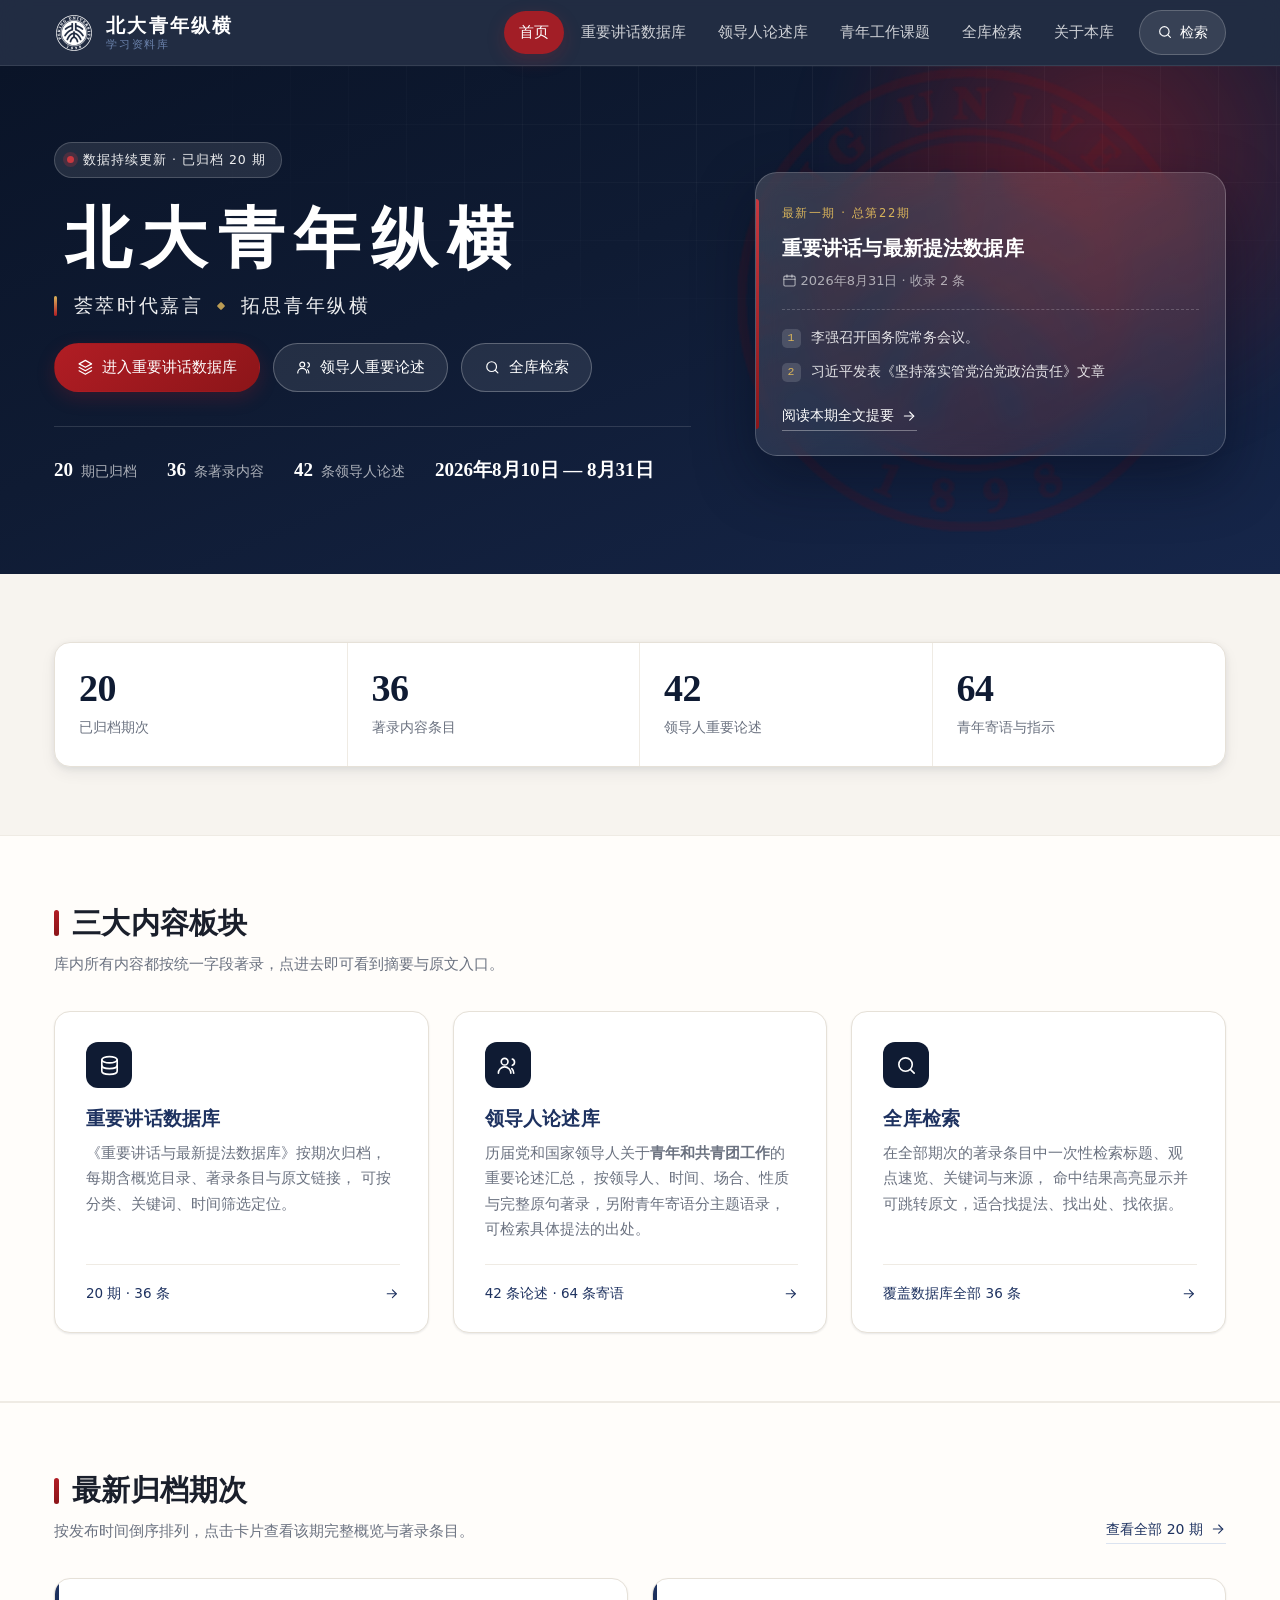
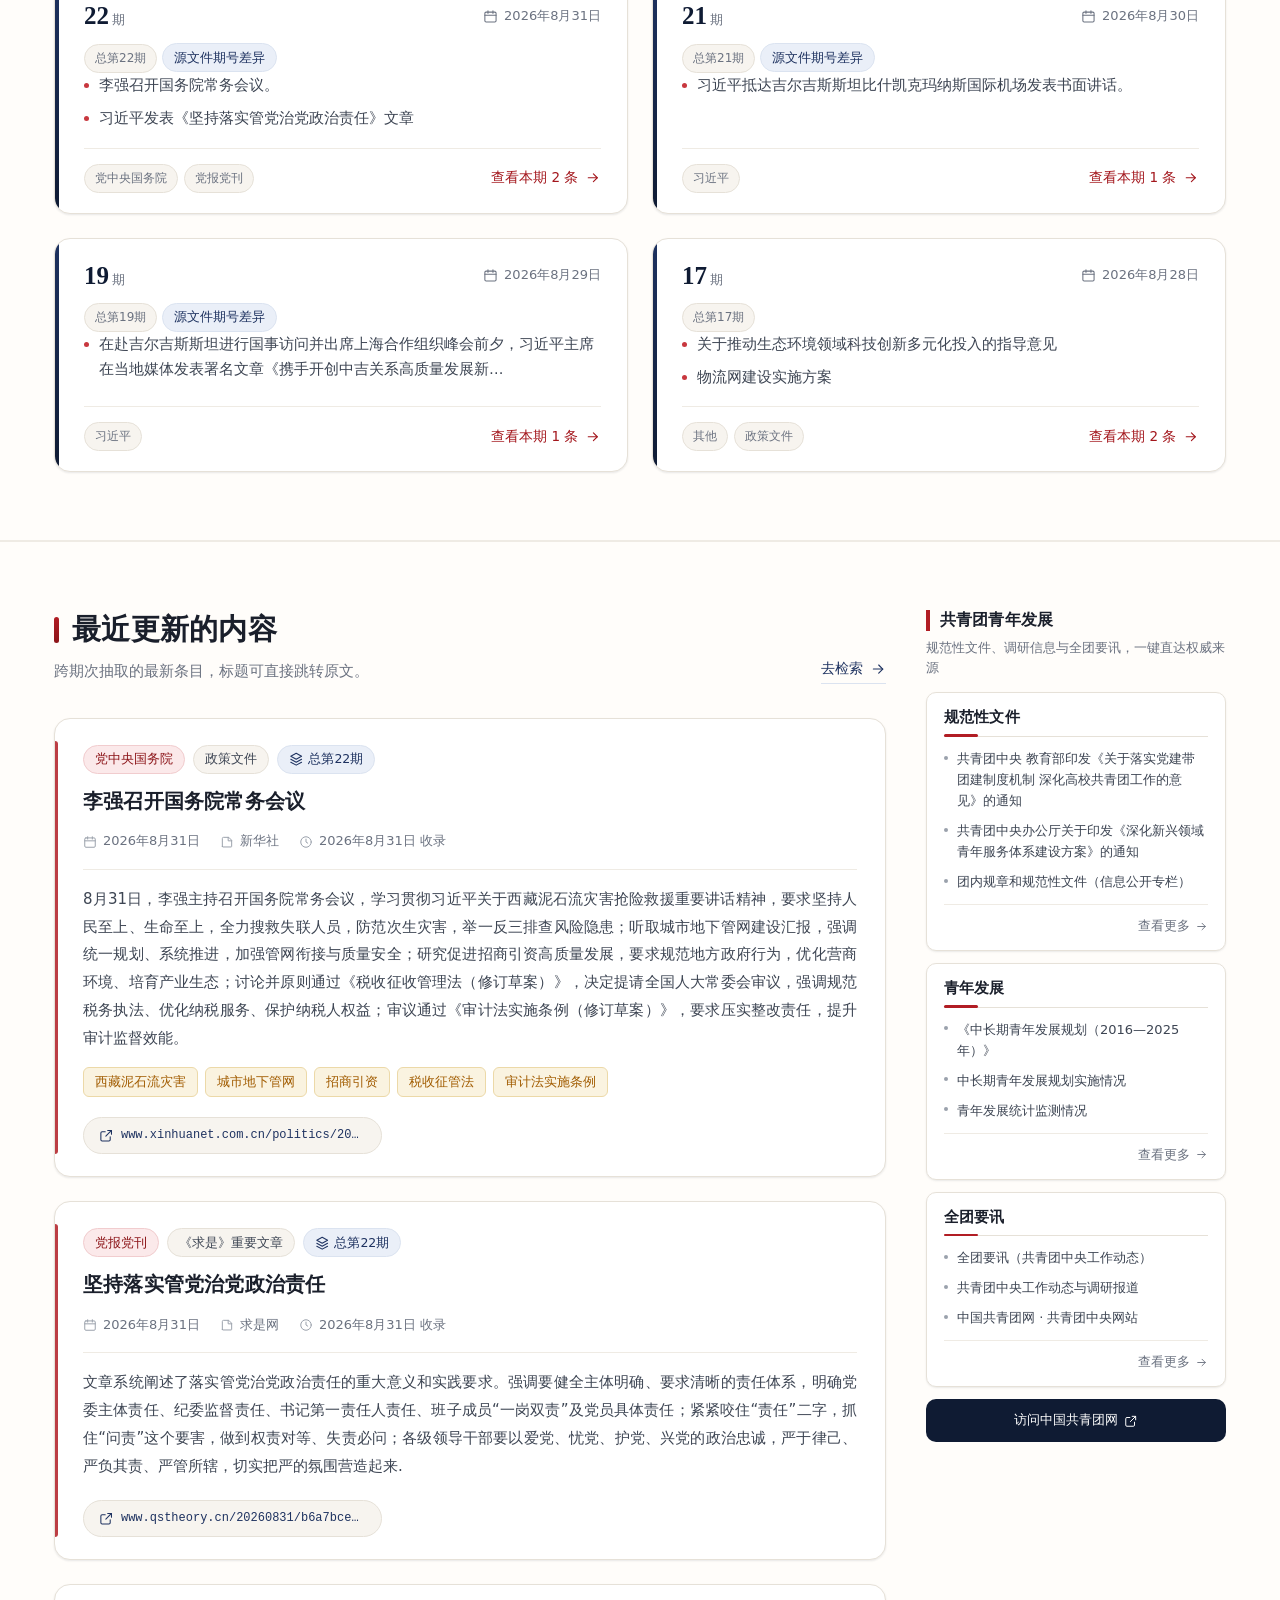
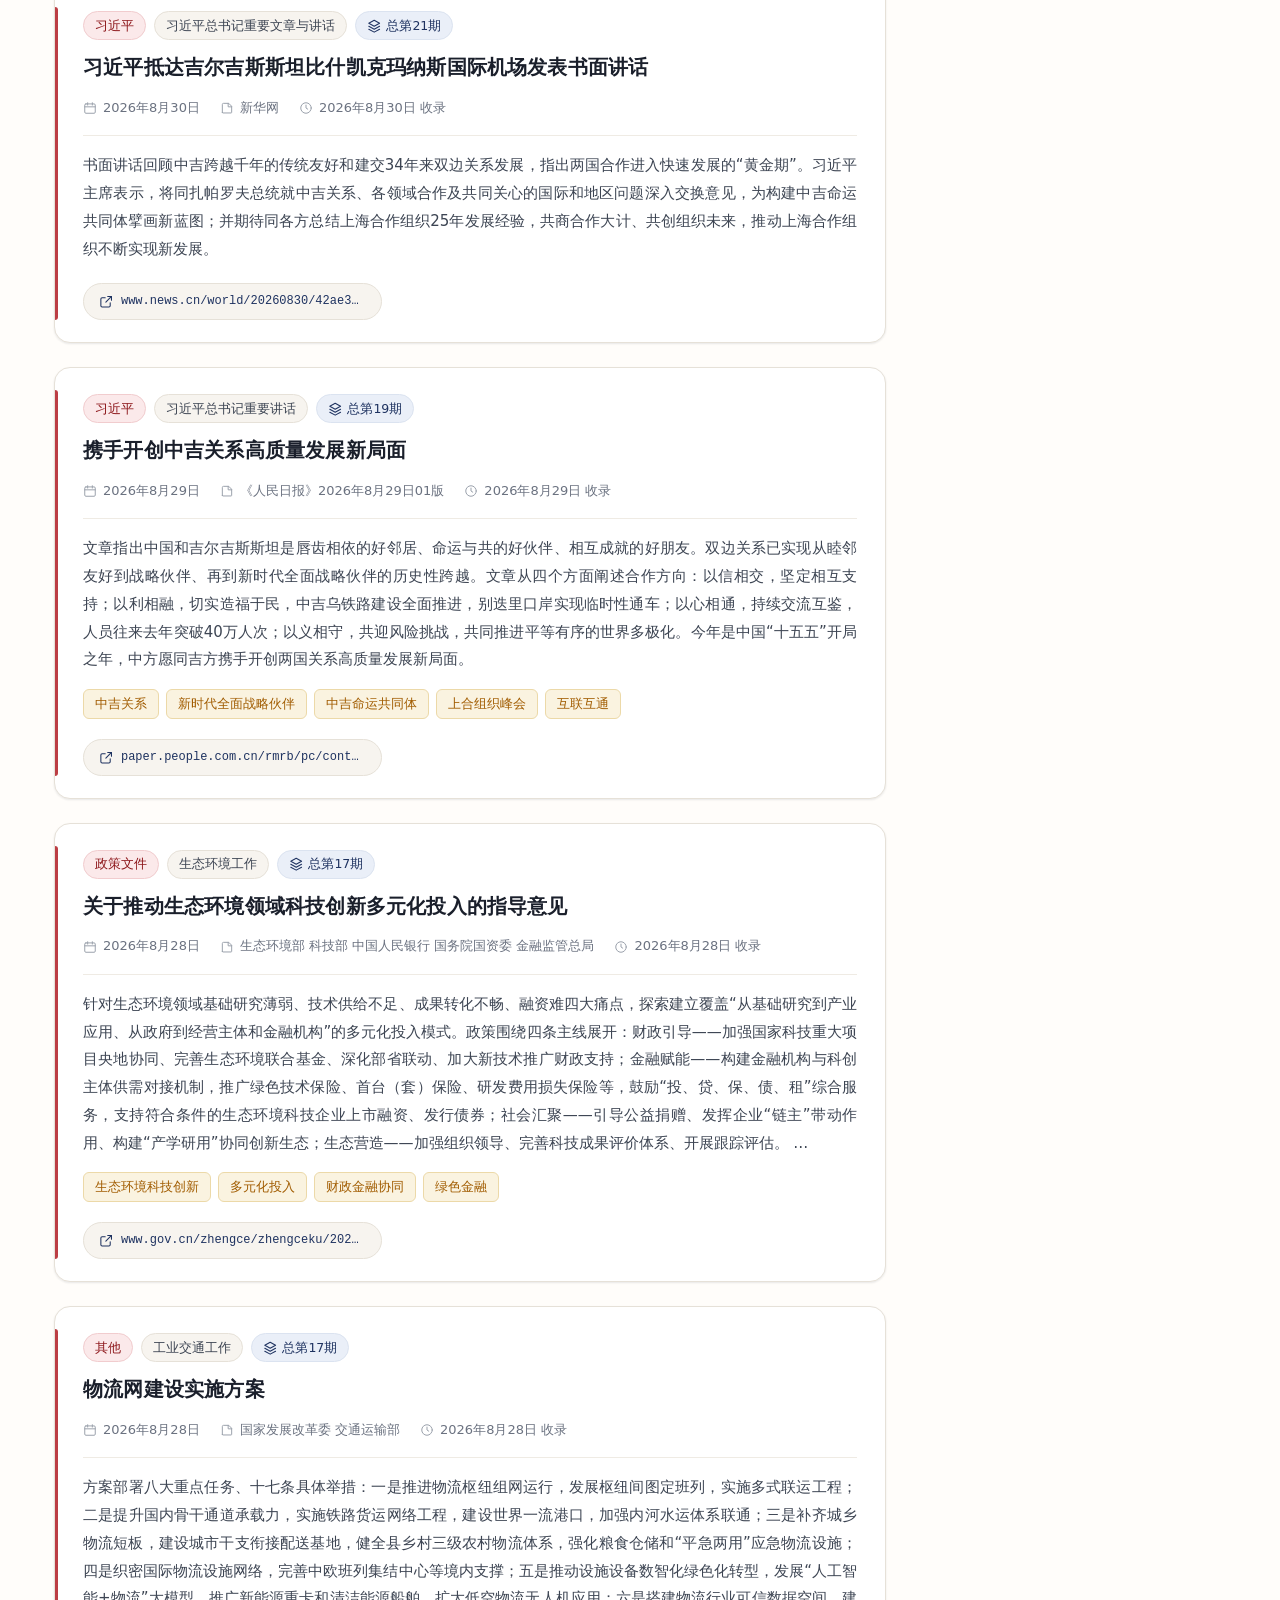
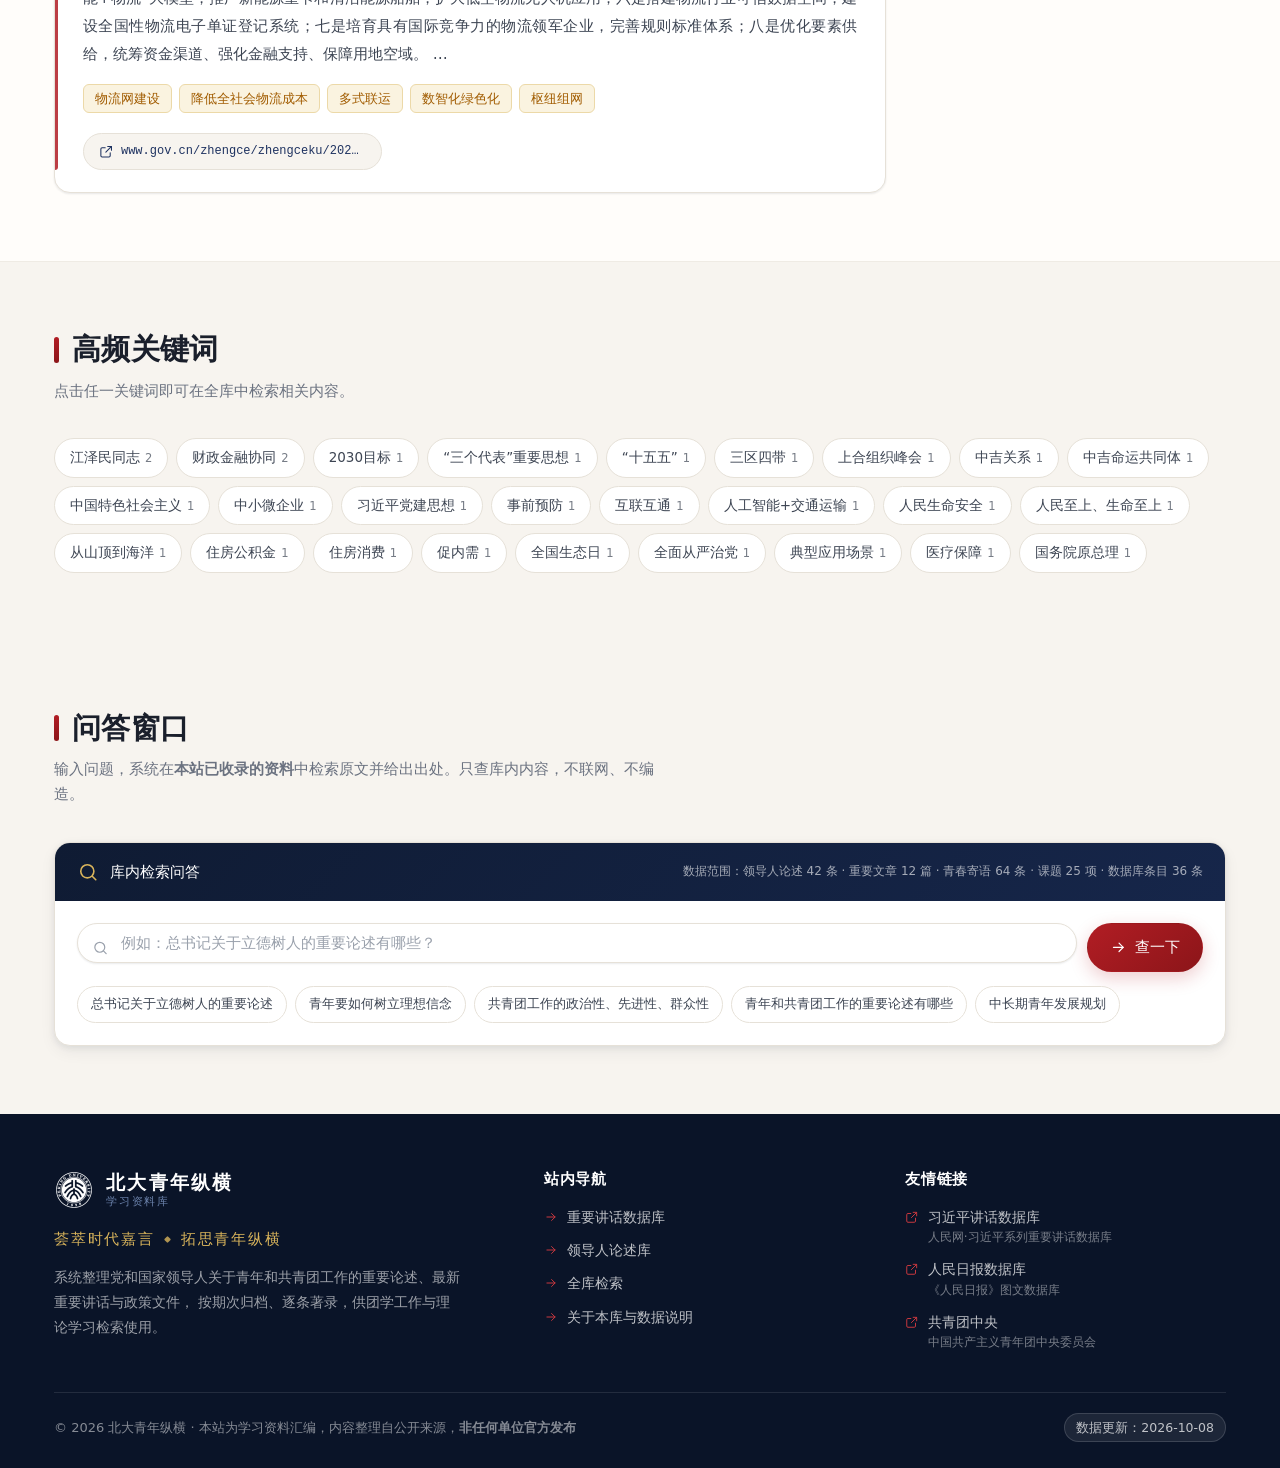
==== commit 185f06ab: "恢复重要讲话数据库全部内容；课题列表去掉序号并支持展开简介与材料下载；豆腐块改为右侧小栏" ====
--- a/site/index.html
+++ b/site/index.html
@@ -45,7 +45,7 @@
     <img class="hero-emblem" src="assets/pku-emblem.png" alt="" aria-hidden="true" decoding="async">
     <div class="wrap hero-grid">
       <div>
-        <span class="eyebrow"><span class="eyebrow-dot"></span>数据持续更新 · 已归档 1 期</span>
+        <span class="eyebrow"><span class="eyebrow-dot"></span>数据持续更新 · 已归档 20 期</span>
         <h1>北大青年纵横</h1>
         <p class="hero-couplet"><span>荟萃时代嘉言</span><i class="cp-dot" aria-hidden="true"></i><span>拓思青年纵横</span></p>
         <div class="hero-actions">
@@ -63,10 +63,10 @@
           </a>
         </div>
         <div class="hero-facts">
-          <span class="hero-fact"><b>1</b> 期已归档</span>
-          <span class="hero-fact"><b>1</b> 条著录内容</span>
+          <span class="hero-fact"><b>20</b> 期已归档</span>
+          <span class="hero-fact"><b>36</b> 条著录内容</span>
           <span class="hero-fact"><b>42</b> 条领导人论述</span>
-          <span class="hero-fact"><b>2026年8月23日 — 8月23日</b></span>
+          <span class="hero-fact"><b>2026年8月10日 — 8月31日</b></span>
         </div>
       </div>
       <div id="latestIssue">
@@ -83,11 +83,11 @@
     <div class="wrap">
       <div class="stats">
         <div class="stat">
-          <div class="stat-num" data-stat="issueCount">1<small>期</small></div>
+          <div class="stat-num" data-stat="issueCount">20<small>期</small></div>
           <div class="stat-label">已归档期次</div>
         </div>
         <div class="stat">
-          <div class="stat-num" data-stat="entryCount">1<small>条</small></div>
+          <div class="stat-num" data-stat="entryCount">36<small>条</small></div>
           <div class="stat-label">著录内容条目</div>
         </div>
         <div class="stat">
@@ -119,7 +119,7 @@
           <p>《重要讲话与最新提法数据库》按期次归档，每期含概览目录、著录条目与原文链接，
              可按分类、关键词、时间筛选定位。</p>
           <span class="entry-foot">
-            <span>1 期 · 1 条</span>
+            <span>20 期 · 36 条</span>
             <svg class="ic" viewBox="0 0 24 24"><path d="M5 12h14"/><path d="m13 6 6 6-6 6"/></svg>
           </span>
         </a>
@@ -144,55 +144,15 @@
           <p>在全部期次的著录条目中一次性检索标题、观点速览、关键词与来源，
              命中结果高亮显示并可跳转原文，适合找提法、找出处、找依据。</p>
           <span class="entry-foot">
-            <span>覆盖数据库全部 1 条</span>
+            <span>覆盖数据库全部 36 条</span>
             <svg class="ic" viewBox="0 0 24 24"><path d="M5 12h14"/><path d="m13 6 6 6-6 6"/></svg>
           </span>
         </a>
       </div>
     </div>
   </section>
-  <section class="section section-alt" id="dofu">
-    <div class="wrap">
-      <div class="section-head">
-        <div>
-          <h2 class="section-title">共青团青年发展</h2>
-          <p class="section-desc">共青团有关青年发展的规范性文件、调研信息与全团要讯，点击即可直达中国共青团网等权威来源。</p>
-        </div>
-        <a class="section-link" href="https://www.gqt.org.cn/" target="_blank" rel="noopener noreferrer">访问中国共青团网 <svg class="ic" viewBox="0 0 24 24"><path d="M14 4h6v6"/><path d="M20 4 11 13"/><path d="M18 14v5a2 2 0 0 1-2 2H5a2 2 0 0 1-2-2V8a2 2 0 0 1 2-2h5"/></svg></a>
-      </div>
-      <div class="doufu-grid">
-      <div class="doufu reveal">
-        <h3 class="doufu-title">规范性文件</h3>
-        <ul class="doufu-list">
-            <li><a href="https://www.gqt.org.cn/xxgk/tngz_gfwj/" target="_blank" rel="noopener noreferrer">共青团中央 教育部印发《关于落实党建带团建制度机制 深化高校共青团工作的意见》的通知<svg class="ic" viewBox="0 0 24 24"><path d="M14 4h6v6"/><path d="M20 4 11 13"/><path d="M18 14v5a2 2 0 0 1-2 2H5a2 2 0 0 1-2-2V8a2 2 0 0 1 2-2h5"/></svg></a></li>
-            <li><a href="https://www.gqt.org.cn/xxgk/tngz_gfwj/" target="_blank" rel="noopener noreferrer">共青团中央办公厅关于印发《深化新兴领域青年服务体系建设方案》的通知<svg class="ic" viewBox="0 0 24 24"><path d="M14 4h6v6"/><path d="M20 4 11 13"/><path d="M18 14v5a2 2 0 0 1-2 2H5a2 2 0 0 1-2-2V8a2 2 0 0 1 2-2h5"/></svg></a></li>
-            <li><a href="https://www.gqt.org.cn/xxgk/" target="_blank" rel="noopener noreferrer">团内规章和规范性文件（信息公开专栏）<svg class="ic" viewBox="0 0 24 24"><path d="M14 4h6v6"/><path d="M20 4 11 13"/><path d="M18 14v5a2 2 0 0 1-2 2H5a2 2 0 0 1-2-2V8a2 2 0 0 1 2-2h5"/></svg></a></li>
-        </ul>
-        <a class="doufu-more" href="https://www.gqt.org.cn/xxgk/" target="_blank" rel="noopener noreferrer">查看更多 <svg class="ic" viewBox="0 0 24 24"><path d="M5 12h14"/><path d="m13 6 6 6-6 6"/></svg></a>
-      </div>
-      <div class="doufu reveal">
-        <h3 class="doufu-title">青年发展</h3>
-        <ul class="doufu-list">
-            <li><a href="https://www.gov.cn/gongbao/content/2017/content_5189005.htm" target="_blank" rel="noopener noreferrer">《中长期青年发展规划（2016—2025年）》<svg class="ic" viewBox="0 0 24 24"><path d="M14 4h6v6"/><path d="M20 4 11 13"/><path d="M18 14v5a2 2 0 0 1-2 2H5a2 2 0 0 1-2-2V8a2 2 0 0 1 2-2h5"/></svg></a></li>
-            <li><a href="https://www.gqt.org.cn/sylm/qnfzgh/" target="_blank" rel="noopener noreferrer">中长期青年发展规划实施情况<svg class="ic" viewBox="0 0 24 24"><path d="M14 4h6v6"/><path d="M20 4 11 13"/><path d="M18 14v5a2 2 0 0 1-2 2H5a2 2 0 0 1-2-2V8a2 2 0 0 1 2-2h5"/></svg></a></li>
-            <li><a href="https://www.gqt.org.cn/sylm/qnfzgh/" target="_blank" rel="noopener noreferrer">青年发展统计监测情况<svg class="ic" viewBox="0 0 24 24"><path d="M14 4h6v6"/><path d="M20 4 11 13"/><path d="M18 14v5a2 2 0 0 1-2 2H5a2 2 0 0 1-2-2V8a2 2 0 0 1 2-2h5"/></svg></a></li>
-        </ul>
-        <a class="doufu-more" href="https://www.gqt.org.cn/sylm/qnfzgh/" target="_blank" rel="noopener noreferrer">查看更多 <svg class="ic" viewBox="0 0 24 24"><path d="M5 12h14"/><path d="m13 6 6 6-6 6"/></svg></a>
-      </div>
-      <div class="doufu reveal">
-        <h3 class="doufu-title">全团要讯</h3>
-        <ul class="doufu-list">
-            <li><a href="https://www.gqt.org.cn/tngz/" target="_blank" rel="noopener noreferrer">全团要讯（共青团中央工作动态）<svg class="ic" viewBox="0 0 24 24"><path d="M14 4h6v6"/><path d="M20 4 11 13"/><path d="M18 14v5a2 2 0 0 1-2 2H5a2 2 0 0 1-2-2V8a2 2 0 0 1 2-2h5"/></svg></a></li>
-            <li><a href="https://qnzz.youth.cn/gzdt/" target="_blank" rel="noopener noreferrer">共青团中央工作动态与调研报道<svg class="ic" viewBox="0 0 24 24"><path d="M14 4h6v6"/><path d="M20 4 11 13"/><path d="M18 14v5a2 2 0 0 1-2 2H5a2 2 0 0 1-2-2V8a2 2 0 0 1 2-2h5"/></svg></a></li>
-            <li><a href="https://www.gqt.org.cn/" target="_blank" rel="noopener noreferrer">中国共青团网 · 共青团中央网站<svg class="ic" viewBox="0 0 24 24"><path d="M14 4h6v6"/><path d="M20 4 11 13"/><path d="M18 14v5a2 2 0 0 1-2 2H5a2 2 0 0 1-2-2V8a2 2 0 0 1 2-2h5"/></svg></a></li>
-        </ul>
-        <a class="doufu-more" href="https://www.gqt.org.cn/tngz/" target="_blank" rel="noopener noreferrer">查看更多 <svg class="ic" viewBox="0 0 24 24"><path d="M5 12h14"/><path d="m13 6 6 6-6 6"/></svg></a>
-      </div>
-      </div>
-    </div>
-  </section>
-
-  <section class="section" id="recentSection">
+
+  <section class="section section-alt" id="recentSection">
     <div class="wrap">
       <div class="section-head">
         <div>
@@ -200,7 +160,7 @@
           <p class="section-desc">按发布时间倒序排列，点击卡片查看该期完整概览与著录条目。</p>
         </div>
         <a class="section-link" href="database.html">
-          查看全部 1 期
+          查看全部 20 期
           <svg class="ic" viewBox="0 0 24 24"><path d="M5 12h14"/><path d="m13 6 6 6-6 6"/></svg>
         </a>
       </div>
@@ -210,17 +170,55 @@
 
   <section class="section section-alt">
     <div class="wrap">
-      <div class="section-head">
-        <div>
-          <h2 class="section-title">最近更新的内容</h2>
-          <p class="section-desc">跨期次抽取的最新条目，标题可直接跳转原文。</p>
-        </div>
-        <a class="section-link" href="search.html">
-          去检索
-          <svg class="ic" viewBox="0 0 24 24"><path d="M5 12h14"/><path d="m13 6 6 6-6 6"/></svg>
-        </a>
-      </div>
-      <div class="entry-list" id="latestItems"></div>
+      <div class="home-split">
+        <div class="home-main">
+          <div class="section-head">
+            <div>
+              <h2 class="section-title">最近更新的内容</h2>
+              <p class="section-desc">跨期次抽取的最新条目，标题可直接跳转原文。</p>
+            </div>
+            <a class="section-link" href="search.html">
+              去检索
+              <svg class="ic" viewBox="0 0 24 24"><path d="M5 12h14"/><path d="m13 6 6 6-6 6"/></svg>
+            </a>
+          </div>
+          <div class="entry-list" id="latestItems"></div>
+        </div>
+      <aside class="home-side">
+        <div class="side-block-head">
+          <h2 class="side-title">共青团青年发展</h2>
+          <p class="side-desc">规范性文件、调研信息与全团要讯，一键直达权威来源</p>
+        </div>
+        <div class="doufu">
+          <h3 class="doufu-title">规范性文件</h3>
+          <ul class="doufu-list">
+            <li><a href="https://www.gqt.org.cn/xxgk/tngz_gfwj/" target="_blank" rel="noopener noreferrer">共青团中央 教育部印发《关于落实党建带团建制度机制 深化高校共青团工作的意见》的通知</a></li>
+            <li><a href="https://www.gqt.org.cn/xxgk/tngz_gfwj/" target="_blank" rel="noopener noreferrer">共青团中央办公厅关于印发《深化新兴领域青年服务体系建设方案》的通知</a></li>
+            <li><a href="https://www.gqt.org.cn/xxgk/" target="_blank" rel="noopener noreferrer">团内规章和规范性文件（信息公开专栏）</a></li>
+          </ul>
+          <a class="doufu-more" href="https://www.gqt.org.cn/xxgk/" target="_blank" rel="noopener noreferrer">查看更多 <svg class="ic" viewBox="0 0 24 24"><path d="M5 12h14"/><path d="m13 6 6 6-6 6"/></svg></a>
+        </div>
+        <div class="doufu">
+          <h3 class="doufu-title">青年发展</h3>
+          <ul class="doufu-list">
+            <li><a href="https://www.gov.cn/gongbao/content/2017/content_5189005.htm" target="_blank" rel="noopener noreferrer">《中长期青年发展规划（2016—2025年）》</a></li>
+            <li><a href="https://www.gqt.org.cn/sylm/qnfzgh/" target="_blank" rel="noopener noreferrer">中长期青年发展规划实施情况</a></li>
+            <li><a href="https://www.gqt.org.cn/sylm/qnfzgh/" target="_blank" rel="noopener noreferrer">青年发展统计监测情况</a></li>
+          </ul>
+          <a class="doufu-more" href="https://www.gqt.org.cn/sylm/qnfzgh/" target="_blank" rel="noopener noreferrer">查看更多 <svg class="ic" viewBox="0 0 24 24"><path d="M5 12h14"/><path d="m13 6 6 6-6 6"/></svg></a>
+        </div>
+        <div class="doufu">
+          <h3 class="doufu-title">全团要讯</h3>
+          <ul class="doufu-list">
+            <li><a href="https://www.gqt.org.cn/tngz/" target="_blank" rel="noopener noreferrer">全团要讯（共青团中央工作动态）</a></li>
+            <li><a href="https://qnzz.youth.cn/gzdt/" target="_blank" rel="noopener noreferrer">共青团中央工作动态与调研报道</a></li>
+            <li><a href="https://www.gqt.org.cn/" target="_blank" rel="noopener noreferrer">中国共青团网 · 共青团中央网站</a></li>
+          </ul>
+          <a class="doufu-more" href="https://www.gqt.org.cn/tngz/" target="_blank" rel="noopener noreferrer">查看更多 <svg class="ic" viewBox="0 0 24 24"><path d="M5 12h14"/><path d="m13 6 6 6-6 6"/></svg></a>
+        </div>
+        <a class="side-all" href="https://www.gqt.org.cn/" target="_blank" rel="noopener noreferrer">访问中国共青团网 <svg class="ic" viewBox="0 0 24 24"><path d="M14 4h6v6"/><path d="M20 4 11 13"/><path d="M18 14v5a2 2 0 0 1-2 2H5a2 2 0 0 1-2-2V8a2 2 0 0 1 2-2h5"/></svg></a>
+      </aside>
+      </div>
     </div>
   </section>
 
@@ -251,7 +249,7 @@
         <div class="qa-head">
           <svg class="ic ic-lg" viewBox="0 0 24 24"><circle cx="11" cy="11" r="7"/><path d="m20 20-3.5-3.5"/></svg>
           <span>库内检索问答</span>
-          <small>数据范围：领导人论述 42 条 · 重要文章 12 篇 · 青春寄语 64 条 · 课题 25 项 · 数据库条目 1 条</small>
+          <small>数据范围：领导人论述 42 条 · 重要文章 12 篇 · 青春寄语 64 条 · 课题 25 项 · 数据库条目 36 条</small>
         </div>
         <div class="qa-body">
           <div class="qa-input-row">
--- a/site/assets/style.css
+++ b/site/assets/style.css
@@ -1089,36 +1089,57 @@
   transition: transform 0.22s var(--ease);
 }
 
-/* ---------- 11.5 豆腐块（共青团青年发展小栏目） ---------- */
-.doufu-grid {
+/* ---------- 11.5 首页右栏 + 豆腐块（小栏目） ---------- */
+.home-split {
   display: grid;
-  grid-template-columns: repeat(3, minmax(0, 1fr));
-  gap: var(--gap-lg);
-}
-
+  grid-template-columns: minmax(0, 1fr) 300px;
+  gap: var(--gap-xl);
+  align-items: start;
+}
+
+.home-side {
+  position: sticky;
+  top: calc(var(--nav-h) + 20px);
+  display: grid;
+  gap: 12px;
+}
+
+.side-block-head {
+  margin-bottom: 2px;
+}
+.side-title {
+  font-size: 16px;
+  font-family: var(--font-serif);
+  padding-left: 10px;
+  border-left: 4px solid var(--red-500);
+  line-height: 1.3;
+}
+.side-desc {
+  margin-top: 7px;
+  font-size: 12.5px;
+  color: var(--ink-3);
+  line-height: 1.6;
+}
+
+/* 豆腐块：右栏小卡片，比原来三栏版更紧凑 */
 .doufu {
-  display: flex;
-  flex-direction: column;
   background: var(--white);
   border: 1px solid var(--line);
   border-radius: var(--r);
-  padding: 22px 24px 18px;
+  padding: 15px 17px 13px;
   box-shadow: var(--sh-1);
-  transition: transform 0.22s var(--ease), box-shadow 0.22s var(--ease),
-    border-color 0.22s var(--ease);
+  transition: border-color 0.2s var(--ease), box-shadow 0.2s var(--ease);
 }
 .doufu:hover {
-  transform: translateY(-3px);
+  border-color: var(--navy-100);
   box-shadow: var(--sh-2);
-  border-color: var(--navy-100);
-}
-
-/* 标题：仿参考图的红色短横线 */
+}
+
 .doufu-title {
-  font-size: 17px;
+  font-size: 14.5px;
   font-family: var(--font-serif);
-  padding-bottom: 11px;
-  margin-bottom: 15px;
+  padding-bottom: 8px;
+  margin-bottom: 11px;
   border-bottom: 1px solid var(--line);
   position: relative;
 }
@@ -1127,82 +1148,134 @@
   position: absolute;
   left: 0;
   bottom: -1px;
-  width: 42px;
-  height: 3px;
+  width: 34px;
+  height: 2.5px;
   border-radius: 2px;
   background: var(--red-500);
 }
 
 .doufu-list {
   display: grid;
-  gap: 12px;
-  flex: 1;
+  gap: 9px;
 }
 .doufu-list li {
   position: relative;
-  padding-left: 15px;
-  font-size: 14.5px;
-  line-height: 1.7;
+  padding-left: 13px;
+  font-size: 13px;
+  line-height: 1.62;
 }
 .doufu-list li::before {
   content: "";
   position: absolute;
   left: 0;
-  top: 0.62em;
-  width: 5px;
-  height: 5px;
+  top: 0.6em;
+  width: 4px;
+  height: 4px;
   border-radius: 50%;
   background: var(--ink-4);
 }
 .doufu-list a {
   color: var(--ink-2);
-  display: inline-flex;
-  align-items: baseline;
-  gap: 5px;
 }
 .doufu-list a:hover {
   color: var(--red-600);
 }
-.doufu-list a .ic {
-  width: 12px;
-  height: 12px;
-  opacity: 0;
-  transition: opacity 0.18s var(--ease);
-  flex: none;
-}
-.doufu-list a:hover .ic {
-  opacity: 1;
-}
 
 .doufu-more {
-  margin-top: 16px;
-  padding-top: 13px;
+  margin-top: 12px;
+  padding-top: 10px;
   border-top: 1px solid var(--line-2);
-  display: inline-flex;
+  display: flex;
   align-items: center;
   justify-content: flex-end;
-  gap: 6px;
-  font-size: 13px;
+  gap: 5px;
+  font-size: 12.5px;
   color: var(--ink-3);
 }
 .doufu-more:hover {
   color: var(--red-600);
 }
 .doufu-more .ic {
+  width: 13px;
+  height: 13px;
+}
+
+.side-all {
+  display: flex;
+  align-items: center;
+  justify-content: center;
+  gap: 6px;
+  padding: 10px;
+  border-radius: var(--r);
+  background: var(--navy-800);
+  color: #fff;
+  font-size: 13px;
+}
+.side-all:hover {
+  background: var(--red-600);
+  color: #fff;
+}
+.side-all .ic {
   width: 14px;
   height: 14px;
 }
 
-@media (max-width: 1080px) {
-  .doufu-grid {
-    grid-template-columns: 1fr 1fr;
-  }
-}
-@media (max-width: 720px) {
-  .doufu-grid {
+@media (max-width: 1000px) {
+  .home-split {
     grid-template-columns: 1fr;
-  }
-}
+    gap: var(--gap-xl);
+  }
+  .home-side {
+    position: static;
+  }
+}
+
+/* ---------- 11.55 课题页：折叠项与下载 ---------- */
+.award-intro {
+  font-size: 14.5px;
+  line-height: 1.8;
+  color: var(--ink-2);
+  padding: 14px 0 4px;
+}
+.award-dl {
+  margin-top: 12px;
+}
+.award-dl-title {
+  font-size: 12.5px;
+  color: var(--ink-3);
+  margin-bottom: 9px;
+}
+.dl-list {
+  display: flex;
+  flex-wrap: wrap;
+  gap: 9px;
+}
+a.dl {
+  display: inline-flex;
+  align-items: center;
+  gap: 6px;
+  padding: 7px 14px;
+  border-radius: var(--r-pill);
+  background: var(--paper);
+  border: 1px solid var(--line);
+  font-size: 13px;
+  color: var(--navy-600);
+}
+a.dl:hover {
+  background: var(--red-100);
+  border-color: #f1ccce;
+  color: var(--red-700);
+}
+a.dl .ic {
+  width: 14px;
+  height: 14px;
+}
+.dl-none {
+  font-size: 13px;
+  color: var(--ink-4);
+  padding: 6px 0;
+}
+
 
 /* ---------- 11.6 问答窗口 ---------- */
 .qa-panel {
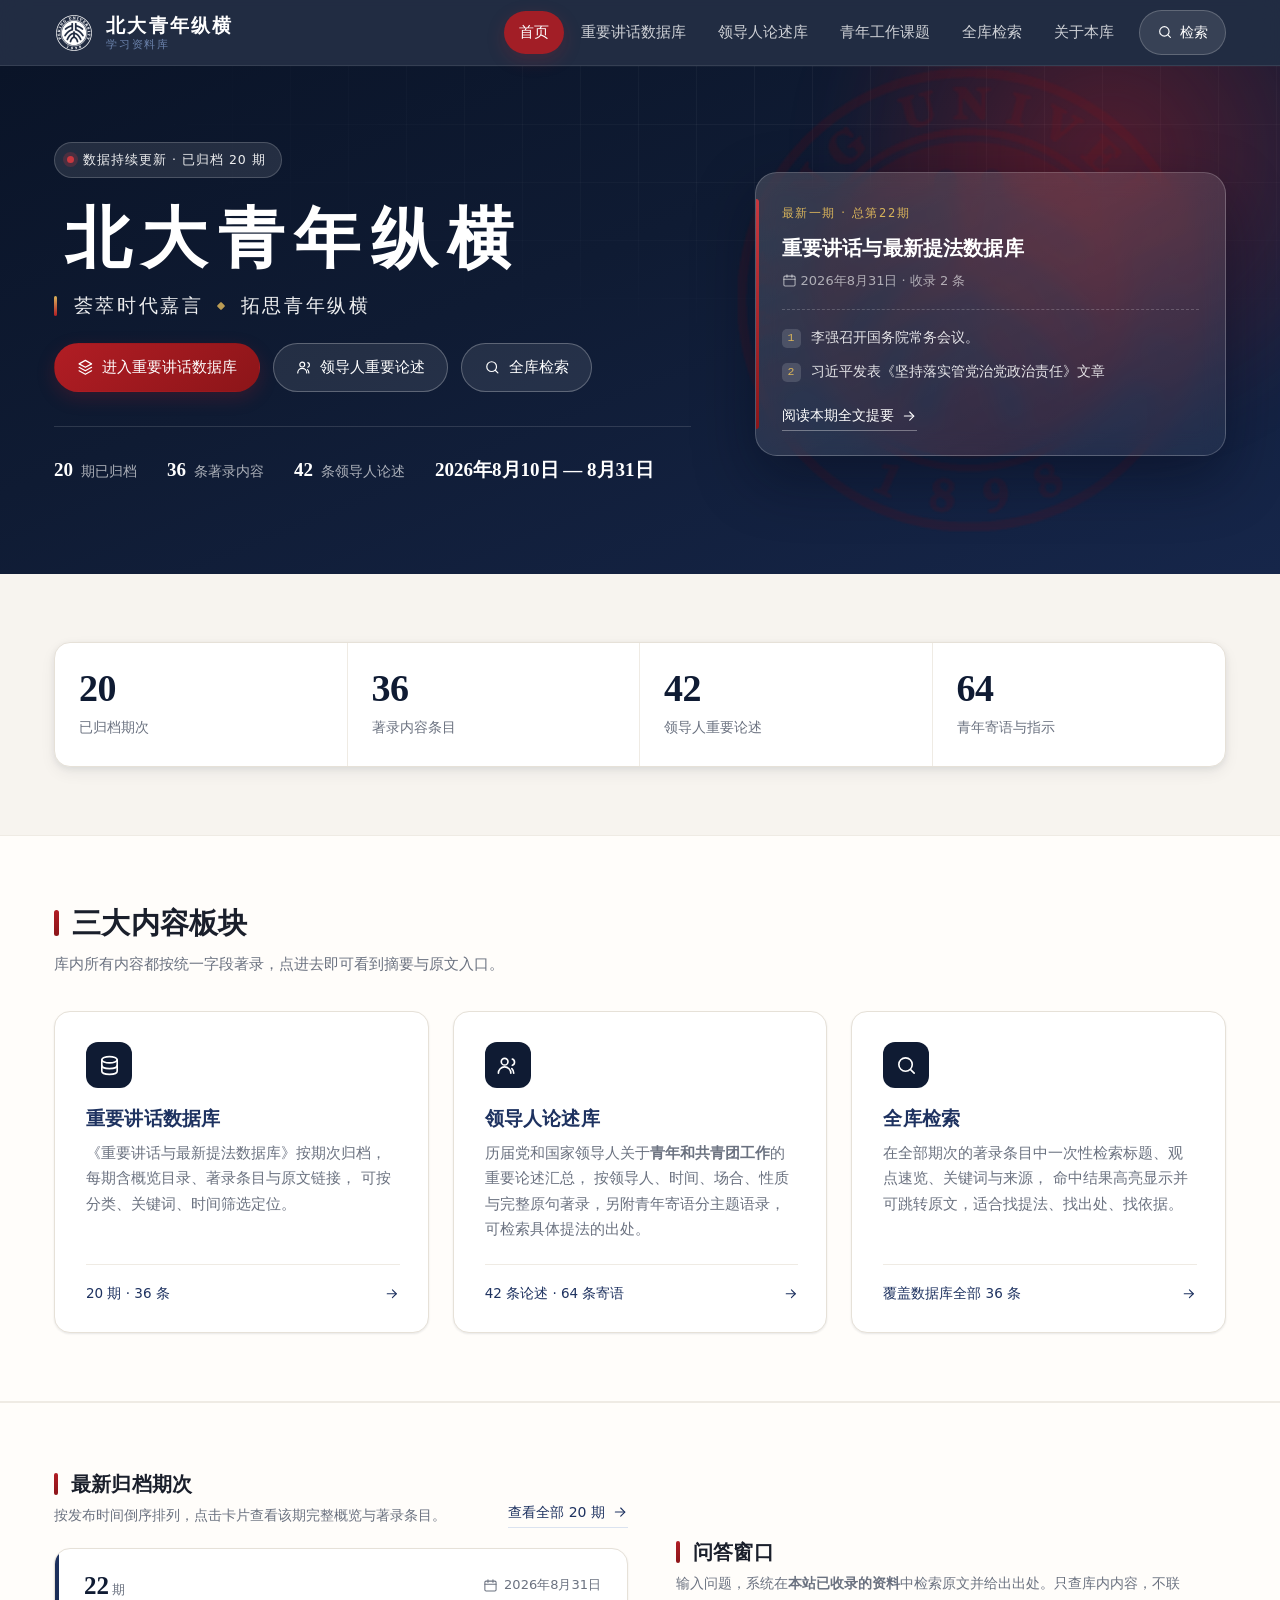
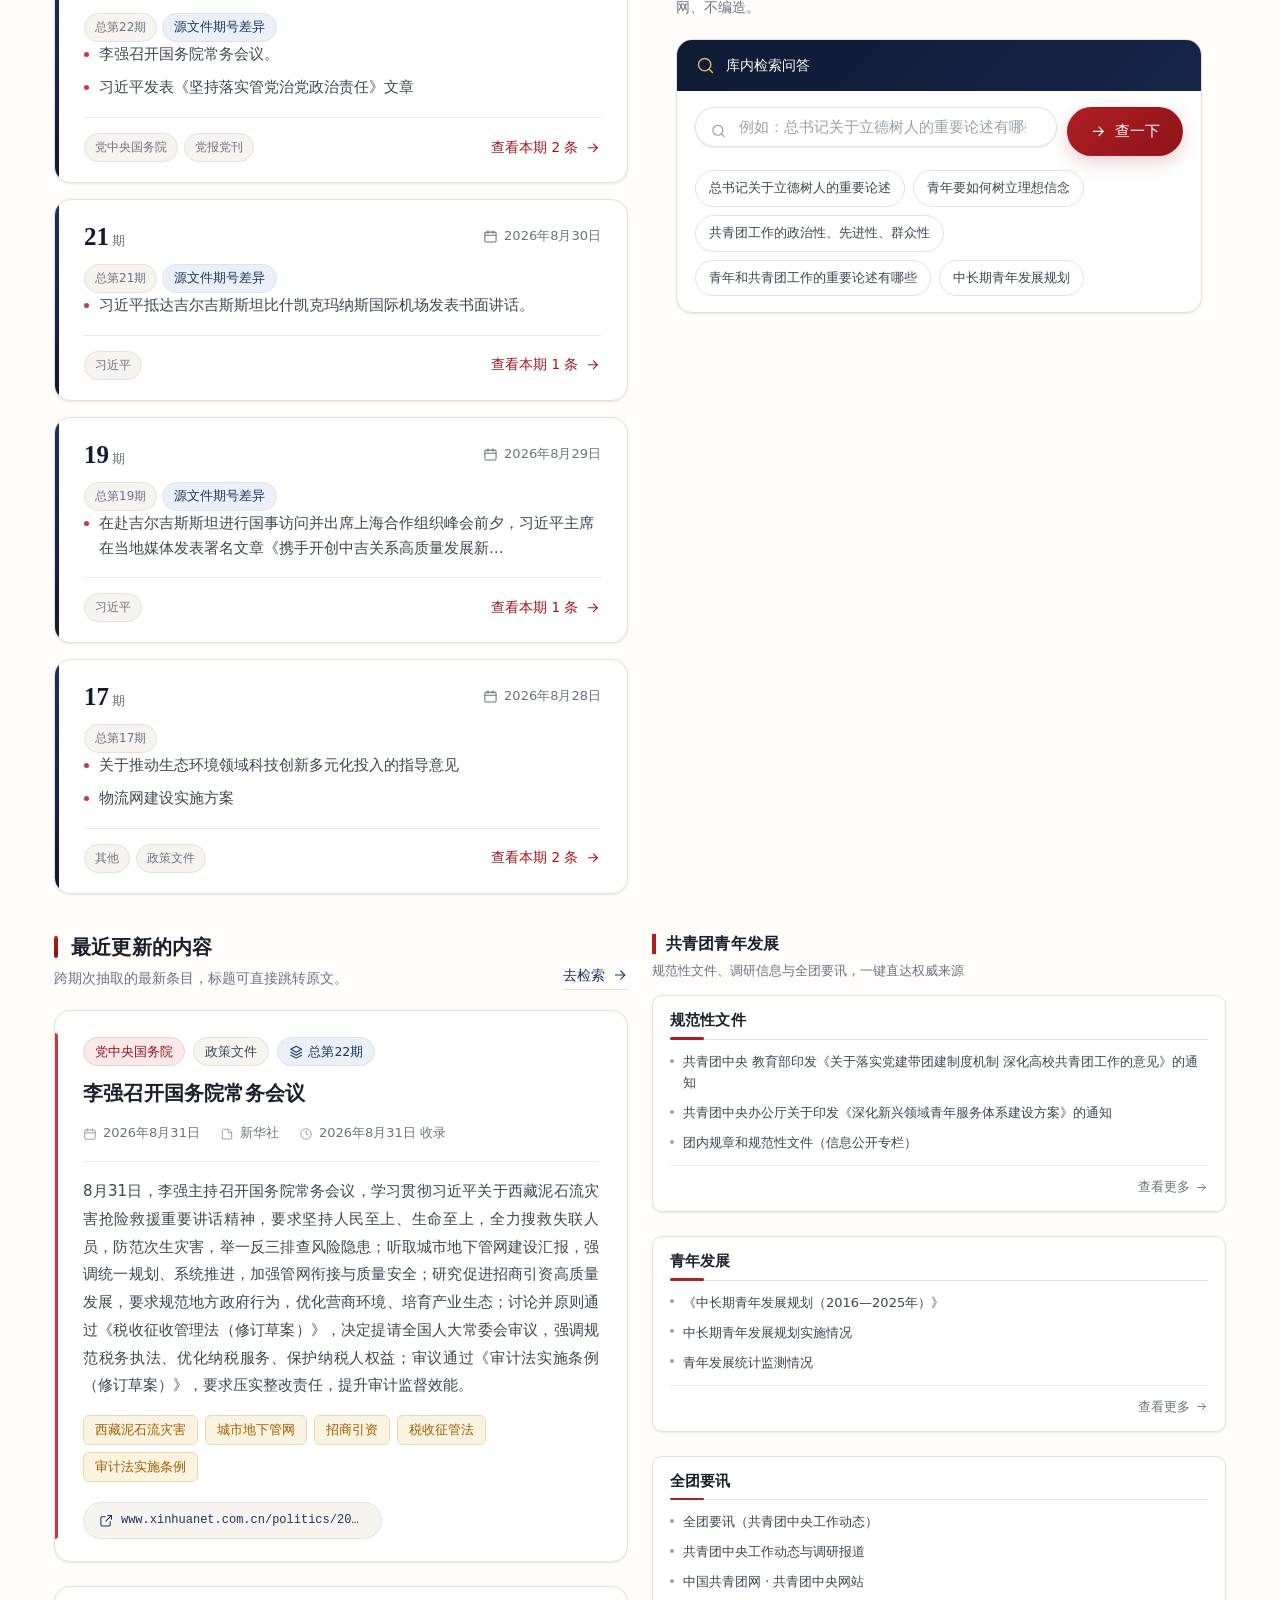
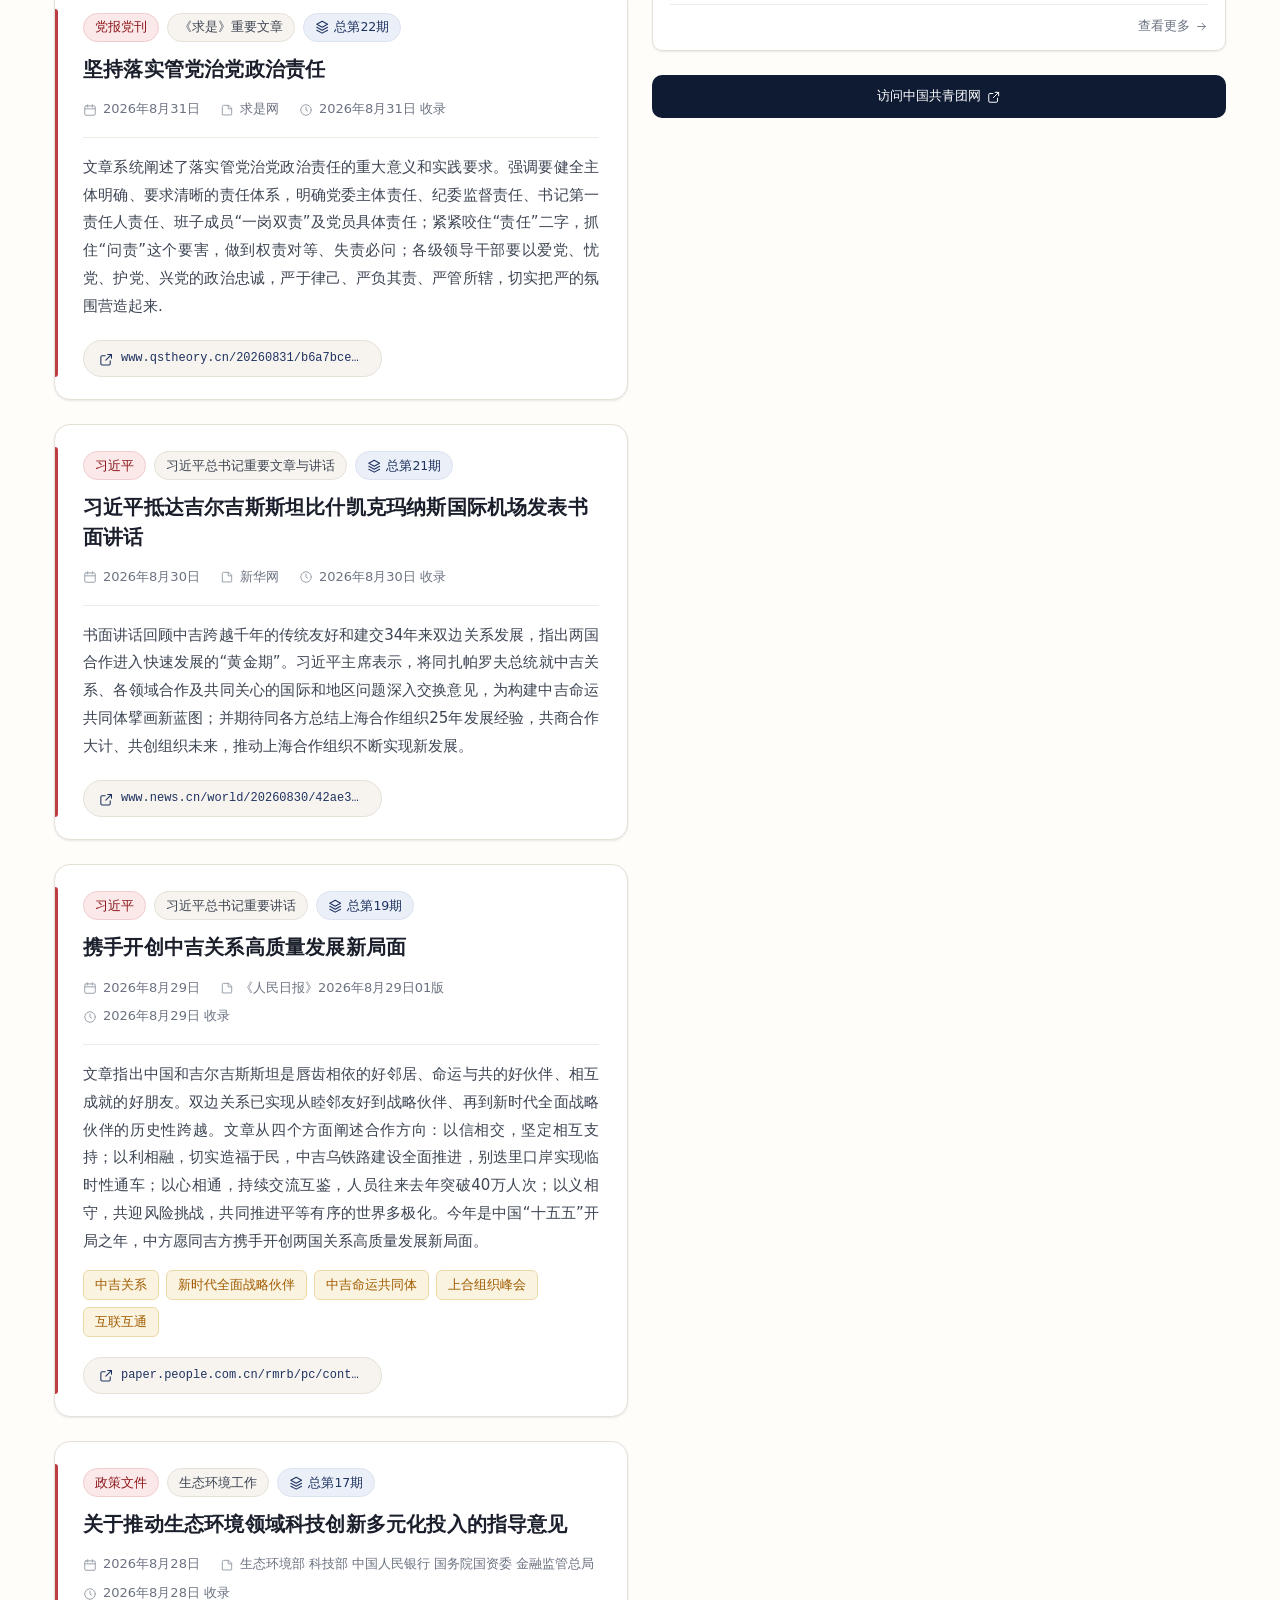
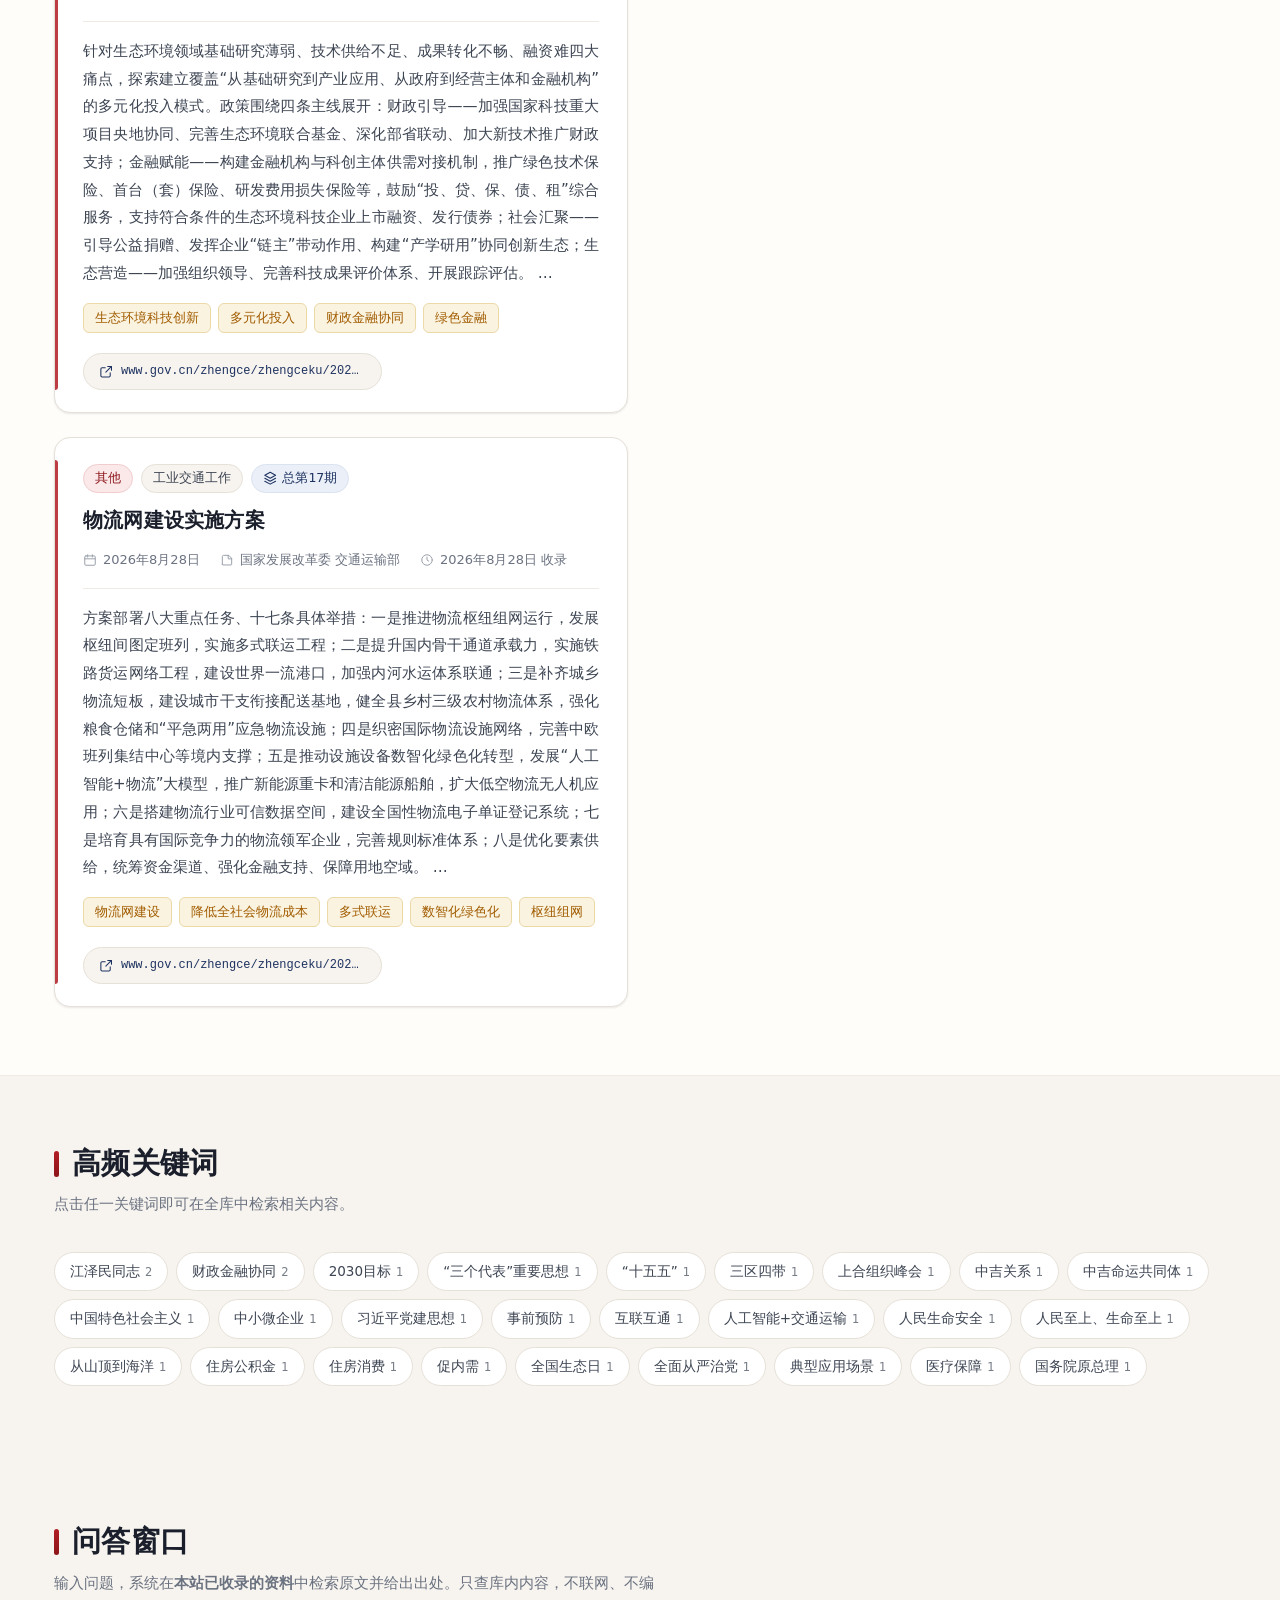
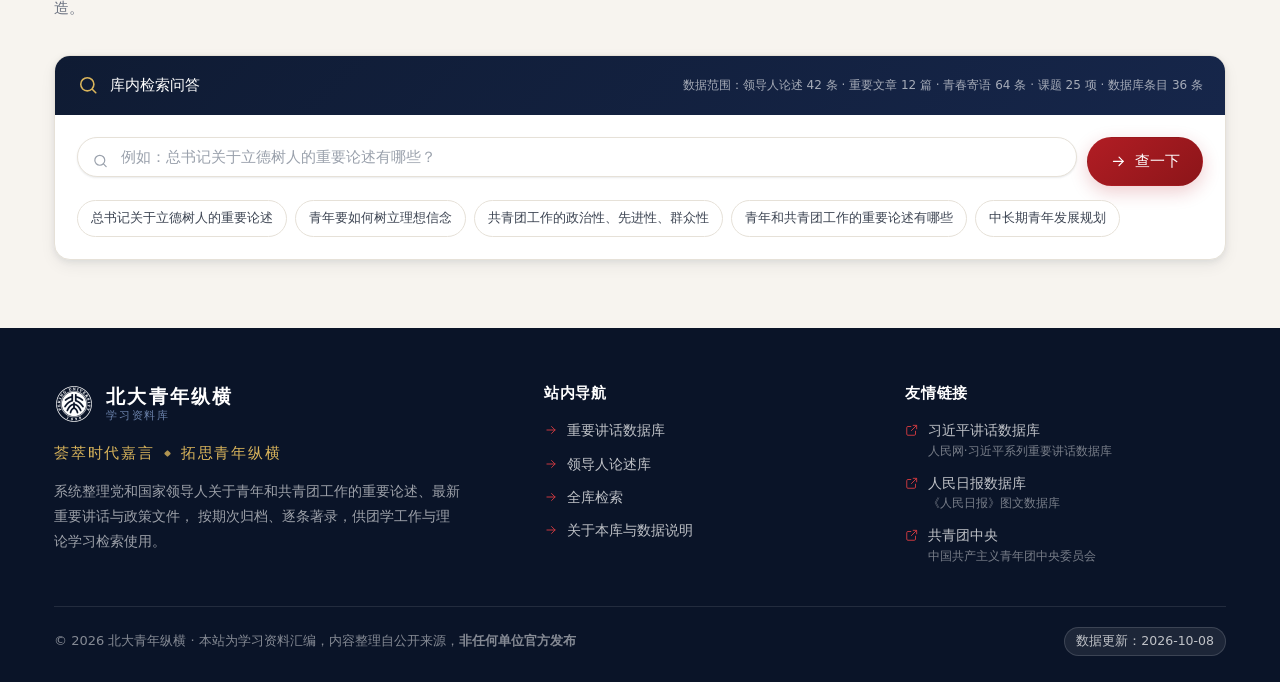
==== commit cca8188e: "首页改为田字格布局：最新归档期次/问答窗口/最近更新内容/豆腐块 2x2 排列" ====
--- a/site/index.html
+++ b/site/index.html
@@ -152,87 +152,23 @@
     </div>
   </section>
 
-  <section class="section section-alt" id="recentSection">
-    <div class="wrap">
-      <div class="section-head">
-        <div>
-          <h2 class="section-title">最新归档期次</h2>
-          <p class="section-desc">按发布时间倒序排列，点击卡片查看该期完整概览与著录条目。</p>
-        </div>
-        <a class="section-link" href="database.html">
-          查看全部 20 期
-          <svg class="ic" viewBox="0 0 24 24"><path d="M5 12h14"/><path d="m13 6 6 6-6 6"/></svg>
-        </a>
-      </div>
-      <div class="issue-grid" id="recentIssues"></div>
-    </div>
-  </section>
-
-  <section class="section section-alt">
-    <div class="wrap">
-      <div class="home-split">
-        <div class="home-main">
+  <section class="section section-alt" id="tianSection">
+    <div class="wrap">
+      <div class="tian-grid">
+        <div class="tian-cell" id="recentSection">
           <div class="section-head">
             <div>
-              <h2 class="section-title">最近更新的内容</h2>
-              <p class="section-desc">跨期次抽取的最新条目，标题可直接跳转原文。</p>
+              <h2 class="section-title">最新归档期次</h2>
+              <p class="section-desc">按发布时间倒序排列，点击卡片查看该期完整概览与著录条目。</p>
             </div>
-            <a class="section-link" href="search.html">
-              去检索
-              <svg class="ic" viewBox="0 0 24 24"><path d="M5 12h14"/><path d="m13 6 6 6-6 6"/></svg>
-            </a>
-          </div>
-          <div class="entry-list" id="latestItems"></div>
-        </div>
-      <aside class="home-side">
-        <div class="side-block-head">
-          <h2 class="side-title">共青团青年发展</h2>
-          <p class="side-desc">规范性文件、调研信息与全团要讯，一键直达权威来源</p>
-        </div>
-        <div class="doufu">
-          <h3 class="doufu-title">规范性文件</h3>
-          <ul class="doufu-list">
-            <li><a href="https://www.gqt.org.cn/xxgk/tngz_gfwj/" target="_blank" rel="noopener noreferrer">共青团中央 教育部印发《关于落实党建带团建制度机制 深化高校共青团工作的意见》的通知</a></li>
-            <li><a href="https://www.gqt.org.cn/xxgk/tngz_gfwj/" target="_blank" rel="noopener noreferrer">共青团中央办公厅关于印发《深化新兴领域青年服务体系建设方案》的通知</a></li>
-            <li><a href="https://www.gqt.org.cn/xxgk/" target="_blank" rel="noopener noreferrer">团内规章和规范性文件（信息公开专栏）</a></li>
-          </ul>
-          <a class="doufu-more" href="https://www.gqt.org.cn/xxgk/" target="_blank" rel="noopener noreferrer">查看更多 <svg class="ic" viewBox="0 0 24 24"><path d="M5 12h14"/><path d="m13 6 6 6-6 6"/></svg></a>
-        </div>
-        <div class="doufu">
-          <h3 class="doufu-title">青年发展</h3>
-          <ul class="doufu-list">
-            <li><a href="https://www.gov.cn/gongbao/content/2017/content_5189005.htm" target="_blank" rel="noopener noreferrer">《中长期青年发展规划（2016—2025年）》</a></li>
-            <li><a href="https://www.gqt.org.cn/sylm/qnfzgh/" target="_blank" rel="noopener noreferrer">中长期青年发展规划实施情况</a></li>
-            <li><a href="https://www.gqt.org.cn/sylm/qnfzgh/" target="_blank" rel="noopener noreferrer">青年发展统计监测情况</a></li>
-          </ul>
-          <a class="doufu-more" href="https://www.gqt.org.cn/sylm/qnfzgh/" target="_blank" rel="noopener noreferrer">查看更多 <svg class="ic" viewBox="0 0 24 24"><path d="M5 12h14"/><path d="m13 6 6 6-6 6"/></svg></a>
-        </div>
-        <div class="doufu">
-          <h3 class="doufu-title">全团要讯</h3>
-          <ul class="doufu-list">
-            <li><a href="https://www.gqt.org.cn/tngz/" target="_blank" rel="noopener noreferrer">全团要讯（共青团中央工作动态）</a></li>
-            <li><a href="https://qnzz.youth.cn/gzdt/" target="_blank" rel="noopener noreferrer">共青团中央工作动态与调研报道</a></li>
-            <li><a href="https://www.gqt.org.cn/" target="_blank" rel="noopener noreferrer">中国共青团网 · 共青团中央网站</a></li>
-          </ul>
-          <a class="doufu-more" href="https://www.gqt.org.cn/tngz/" target="_blank" rel="noopener noreferrer">查看更多 <svg class="ic" viewBox="0 0 24 24"><path d="M5 12h14"/><path d="m13 6 6 6-6 6"/></svg></a>
-        </div>
-        <a class="side-all" href="https://www.gqt.org.cn/" target="_blank" rel="noopener noreferrer">访问中国共青团网 <svg class="ic" viewBox="0 0 24 24"><path d="M14 4h6v6"/><path d="M20 4 11 13"/><path d="M18 14v5a2 2 0 0 1-2 2H5a2 2 0 0 1-2-2V8a2 2 0 0 1 2-2h5"/></svg></a>
-      </aside>
-      </div>
-    </div>
-  </section>
-
-  <section class="section" id="kwSection">
-    <div class="wrap">
-      <div class="section-head">
-        <div>
-          <h2 class="section-title">高频关键词</h2>
-          <p class="section-desc">点击任一关键词即可在全库中检索相关内容。</p>
-        </div>
-      </div>
-      <div class="chip-row" id="kwCloud"></div>
-    </div>
-  </section>
+            <a class="section-link" href="database.html">
+              查看全部 20 期
+              <svg class="ic" viewBox="0 0 24 24"><path d="M5 12h14"/><path d="m13 6 6 6-6 6"/></svg>
+            </a>
+          </div>
+          <div class="issue-grid issue-grid-1col" id="recentIssues"></div>
+        </div>
+        <div class="tian-cell tian-cell-qa">
 
   <section class="section" id="qa">
     <div class="wrap">
@@ -279,6 +215,117 @@
     </div>
   </section>
 
+        </div>
+        <div class="tian-cell">
+          <div class="section-head">
+            <div>
+              <h2 class="section-title">最近更新的内容</h2>
+              <p class="section-desc">跨期次抽取的最新条目，标题可直接跳转原文。</p>
+            </div>
+            <a class="section-link" href="search.html">
+              去检索
+              <svg class="ic" viewBox="0 0 24 24"><path d="M5 12h14"/><path d="m13 6 6 6-6 6"/></svg>
+            </a>
+          </div>
+          <div class="entry-list" id="latestItems"></div>
+        </div>
+        <div class="tian-cell">
+      <aside class="home-side">
+        <div class="side-block-head">
+          <h2 class="side-title">共青团青年发展</h2>
+          <p class="side-desc">规范性文件、调研信息与全团要讯，一键直达权威来源</p>
+        </div>
+        <div class="doufu">
+          <h3 class="doufu-title">规范性文件</h3>
+          <ul class="doufu-list">
+            <li><a href="https://www.gqt.org.cn/xxgk/tngz_gfwj/" target="_blank" rel="noopener noreferrer">共青团中央 教育部印发《关于落实党建带团建制度机制 深化高校共青团工作的意见》的通知</a></li>
+            <li><a href="https://www.gqt.org.cn/xxgk/tngz_gfwj/" target="_blank" rel="noopener noreferrer">共青团中央办公厅关于印发《深化新兴领域青年服务体系建设方案》的通知</a></li>
+            <li><a href="https://www.gqt.org.cn/xxgk/" target="_blank" rel="noopener noreferrer">团内规章和规范性文件（信息公开专栏）</a></li>
+          </ul>
+          <a class="doufu-more" href="https://www.gqt.org.cn/xxgk/" target="_blank" rel="noopener noreferrer">查看更多 <svg class="ic" viewBox="0 0 24 24"><path d="M5 12h14"/><path d="m13 6 6 6-6 6"/></svg></a>
+        </div>
+        <div class="doufu">
+          <h3 class="doufu-title">青年发展</h3>
+          <ul class="doufu-list">
+            <li><a href="https://www.gov.cn/gongbao/content/2017/content_5189005.htm" target="_blank" rel="noopener noreferrer">《中长期青年发展规划（2016—2025年）》</a></li>
+            <li><a href="https://www.gqt.org.cn/sylm/qnfzgh/" target="_blank" rel="noopener noreferrer">中长期青年发展规划实施情况</a></li>
+            <li><a href="https://www.gqt.org.cn/sylm/qnfzgh/" target="_blank" rel="noopener noreferrer">青年发展统计监测情况</a></li>
+          </ul>
+          <a class="doufu-more" href="https://www.gqt.org.cn/sylm/qnfzgh/" target="_blank" rel="noopener noreferrer">查看更多 <svg class="ic" viewBox="0 0 24 24"><path d="M5 12h14"/><path d="m13 6 6 6-6 6"/></svg></a>
+        </div>
+        <div class="doufu">
+          <h3 class="doufu-title">全团要讯</h3>
+          <ul class="doufu-list">
+            <li><a href="https://www.gqt.org.cn/tngz/" target="_blank" rel="noopener noreferrer">全团要讯（共青团中央工作动态）</a></li>
+            <li><a href="https://qnzz.youth.cn/gzdt/" target="_blank" rel="noopener noreferrer">共青团中央工作动态与调研报道</a></li>
+            <li><a href="https://www.gqt.org.cn/" target="_blank" rel="noopener noreferrer">中国共青团网 · 共青团中央网站</a></li>
+          </ul>
+          <a class="doufu-more" href="https://www.gqt.org.cn/tngz/" target="_blank" rel="noopener noreferrer">查看更多 <svg class="ic" viewBox="0 0 24 24"><path d="M5 12h14"/><path d="m13 6 6 6-6 6"/></svg></a>
+        </div>
+        <a class="side-all" href="https://www.gqt.org.cn/" target="_blank" rel="noopener noreferrer">访问中国共青团网 <svg class="ic" viewBox="0 0 24 24"><path d="M14 4h6v6"/><path d="M20 4 11 13"/><path d="M18 14v5a2 2 0 0 1-2 2H5a2 2 0 0 1-2-2V8a2 2 0 0 1 2-2h5"/></svg></a>
+      </aside>
+        </div>
+      </div>
+    </div>
+  </section>
+
+  <section class="section" id="kwSection">
+    <div class="wrap">
+      <div class="section-head">
+        <div>
+          <h2 class="section-title">高频关键词</h2>
+          <p class="section-desc">点击任一关键词即可在全库中检索相关内容。</p>
+        </div>
+      </div>
+      <div class="chip-row" id="kwCloud"></div>
+    </div>
+  </section>
+
+  <section class="section" id="qa">
+    <div class="wrap">
+      <div class="section-head">
+        <div>
+          <h2 class="section-title">问答窗口</h2>
+          <p class="section-desc">
+            输入问题，系统在<strong>本站已收录的资料</strong>中检索原文并给出出处。只查库内内容，不联网、不编造。
+          </p>
+        </div>
+      </div>
+
+      <div class="qa-panel">
+        <div class="qa-head">
+          <svg class="ic ic-lg" viewBox="0 0 24 24"><circle cx="11" cy="11" r="7"/><path d="m20 20-3.5-3.5"/></svg>
+          <span>库内检索问答</span>
+          <small>数据范围：领导人论述 42 条 · 重要文章 12 篇 · 青春寄语 64 条 · 课题 25 项 · 数据库条目 36 条</small>
+        </div>
+        <div class="qa-body">
+          <div class="qa-input-row">
+            <div class="search-box">
+              <svg class="ic" viewBox="0 0 24 24"><circle cx="11" cy="11" r="7"/><path d="m20 20-3.5-3.5"/></svg>
+              <label class="sr-only" for="qaInput">输入问题</label>
+              <input id="qaInput" type="search" placeholder="例如：总书记关于立德树人的重要论述有哪些？" autocomplete="off">
+              <button class="search-clear" id="qaClear" type="button" aria-label="清空">
+                <svg class="ic" viewBox="0 0 24 24"><path d="M18 6 6 18M6 6l12 12"/></svg>
+              </button>
+            </div>
+            <button class="btn btn-primary" id="qaAsk" type="button">
+              <svg class="ic" viewBox="0 0 24 24"><path d="M5 12h14"/><path d="m13 6 6 6-6 6"/></svg>
+              查一下
+            </button>
+          </div>
+          <div class="qa-examples" id="qaExamples">
+            <button class="chip" type="button" data-q="总书记关于立德树人的重要论述">总书记关于立德树人的重要论述</button>
+            <button class="chip" type="button" data-q="青年要如何树立理想信念">青年要如何树立理想信念</button>
+            <button class="chip" type="button" data-q="共青团工作的政治性、先进性、群众性">共青团工作的政治性、先进性、群众性</button>
+            <button class="chip" type="button" data-q="青年和共青团工作的重要论述有哪些">青年和共青团工作的重要论述有哪些</button>
+            <button class="chip" type="button" data-q="中长期青年发展规划">中长期青年发展规划</button>
+          </div>
+          <div class="qa-answer" id="qaAnswer" hidden></div>
+        </div>
+      </div>
+    </div>
+  </section>
+
 </main>
 
   <footer class="footer">
--- a/site/assets/style.css
+++ b/site/assets/style.css
@@ -1089,7 +1089,85 @@
   transition: transform 0.22s var(--ease);
 }
 
-/* ---------- 11.5 首页右栏 + 豆腐块（小栏目） ---------- */
+/* ---------- 11.5 首页田字格（2×2）+ 豆腐块 ----------
+   布局：  最新归档期次 │ 问答窗口
+           最近更新内容 │ 豆腐块
+   两列等宽，形成田字格。窄屏（<1040px）自动落回单列。 */
+.tian-grid {
+  display: grid;
+  grid-template-columns: repeat(2, minmax(0, 1fr));
+  gap: var(--gap-xl) var(--gap-lg);
+  align-items: start;
+}
+
+.tian-cell {
+  min-width: 0;
+}
+
+/* 田字格内的区块标题比通栏时收敛一些 */
+.tian-cell .section-head {
+  margin-bottom: 20px;
+}
+.tian-cell .section-title {
+  font-size: 20px;
+}
+.tian-cell .section-title::before {
+  height: 22px;
+  width: 4px;
+}
+.tian-cell .section-desc {
+  font-size: 13.5px;
+  margin-top: 6px;
+}
+
+/* 首页里的期次卡片改为单列，适配半宽单元格 */
+.issue-grid-1col {
+  grid-template-columns: 1fr;
+  gap: var(--gap);
+}
+
+/* 问答窗口放进单元格后收紧内边距 */
+.tian-cell-qa .qa-panel {
+  box-shadow: var(--sh-1);
+}
+.tian-cell-qa .qa-head {
+  padding: 13px 18px;
+  font-size: 14px;
+}
+.tian-cell-qa .qa-head small {
+  display: none; /* 半宽下这行数据范围说明会挤成两行，隐藏 */
+}
+.tian-cell-qa .qa-body {
+  padding: 16px 18px;
+}
+.tian-cell-qa .qa-answer {
+  margin-top: 16px;
+  padding-top: 15px;
+}
+.tian-cell-qa .qa-hit {
+  padding: 13px 15px;
+}
+.tian-cell-qa .qa-hit p {
+  font-size: 14px;
+  line-height: 1.75;
+}
+
+/* 豆腐块在田字格右下角：内部两列排布，避免半宽下过长 */
+.tian-cell .doufu {
+  margin-bottom: 12px;
+}
+.tian-cell .doufu:last-child {
+  margin-bottom: 0;
+}
+
+@media (max-width: 1040px) {
+  .tian-grid {
+    grid-template-columns: 1fr;
+    gap: var(--gap-xl);
+  }
+}
+
+/* 旧的两栏布局保留为通用类，页面其他地方仍可使用 */
 .home-split {
   display: grid;
   grid-template-columns: minmax(0, 1fr) 300px;
@@ -1121,7 +1199,7 @@
   line-height: 1.6;
 }
 
-/* 豆腐块：右栏小卡片，比原来三栏版更紧凑 */
+/* 豆腐块：小卡片 */
 .doufu {
   background: var(--white);
   border: 1px solid var(--line);
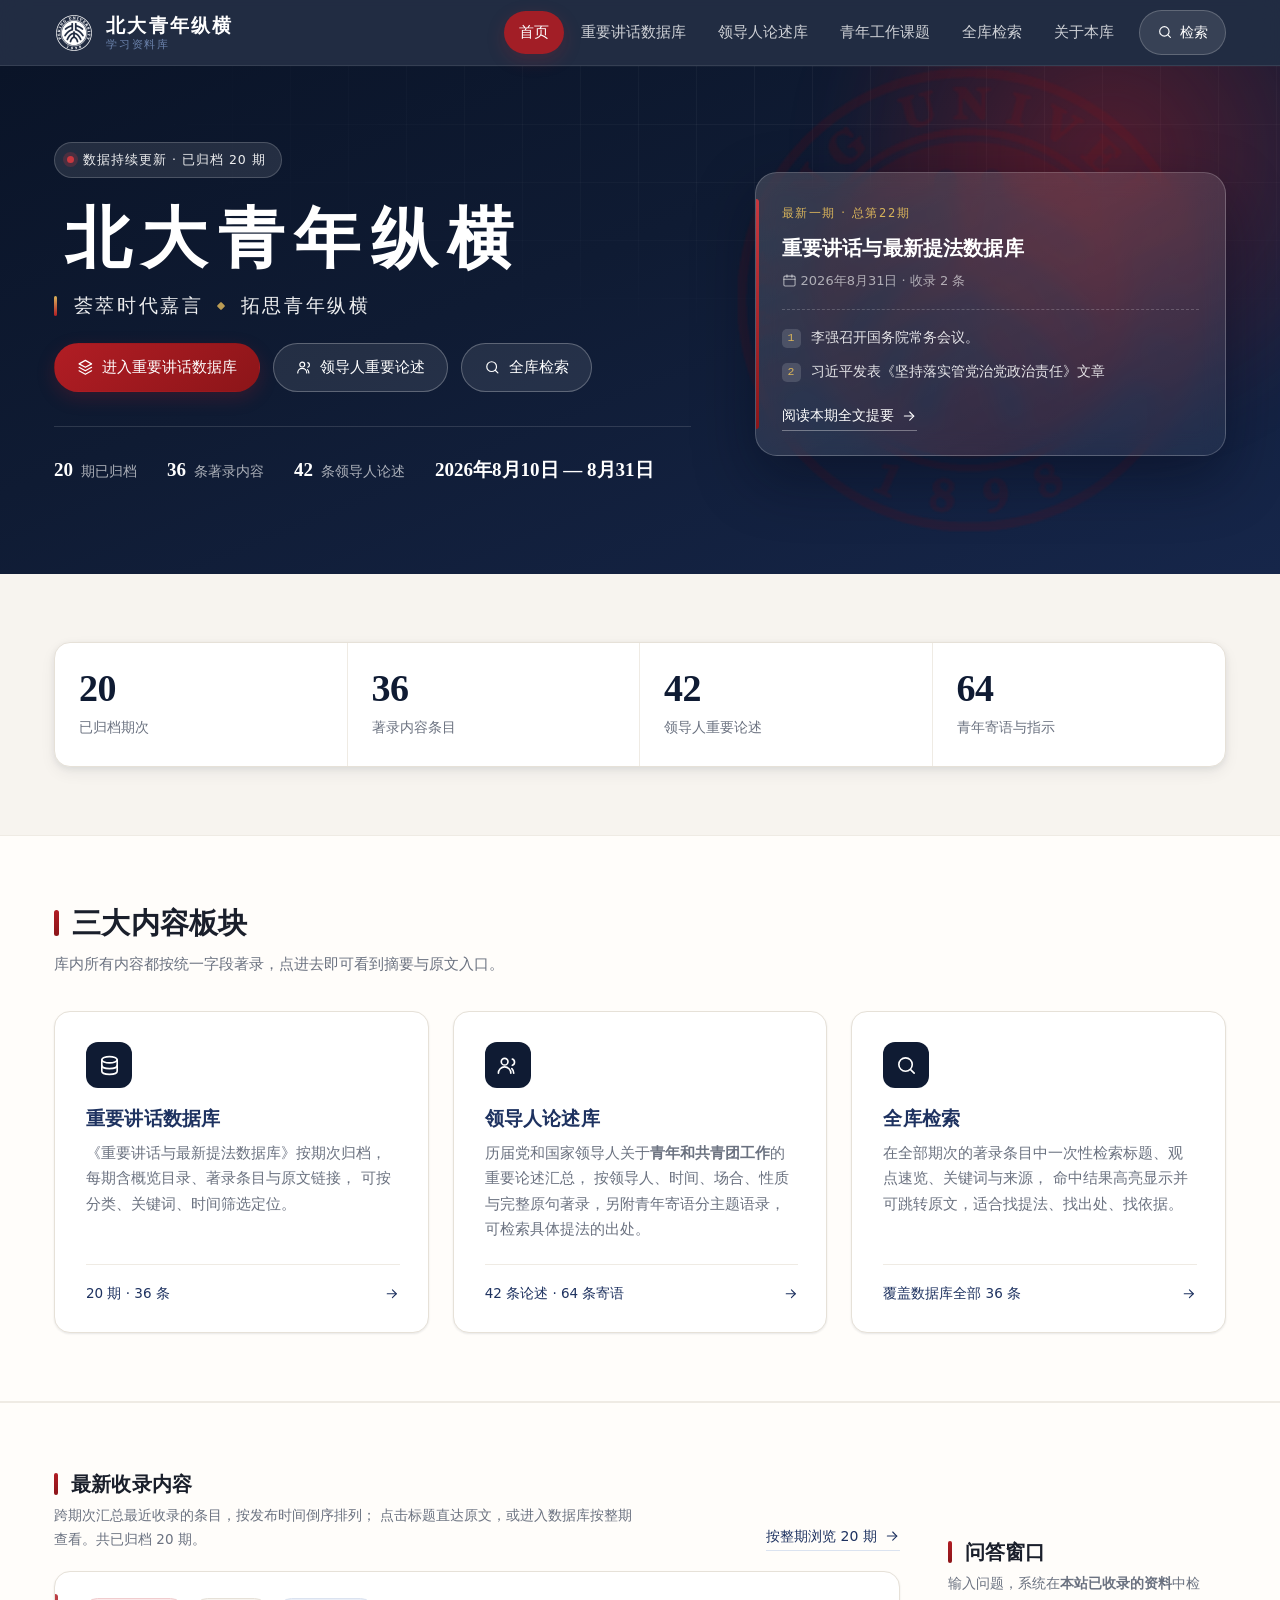
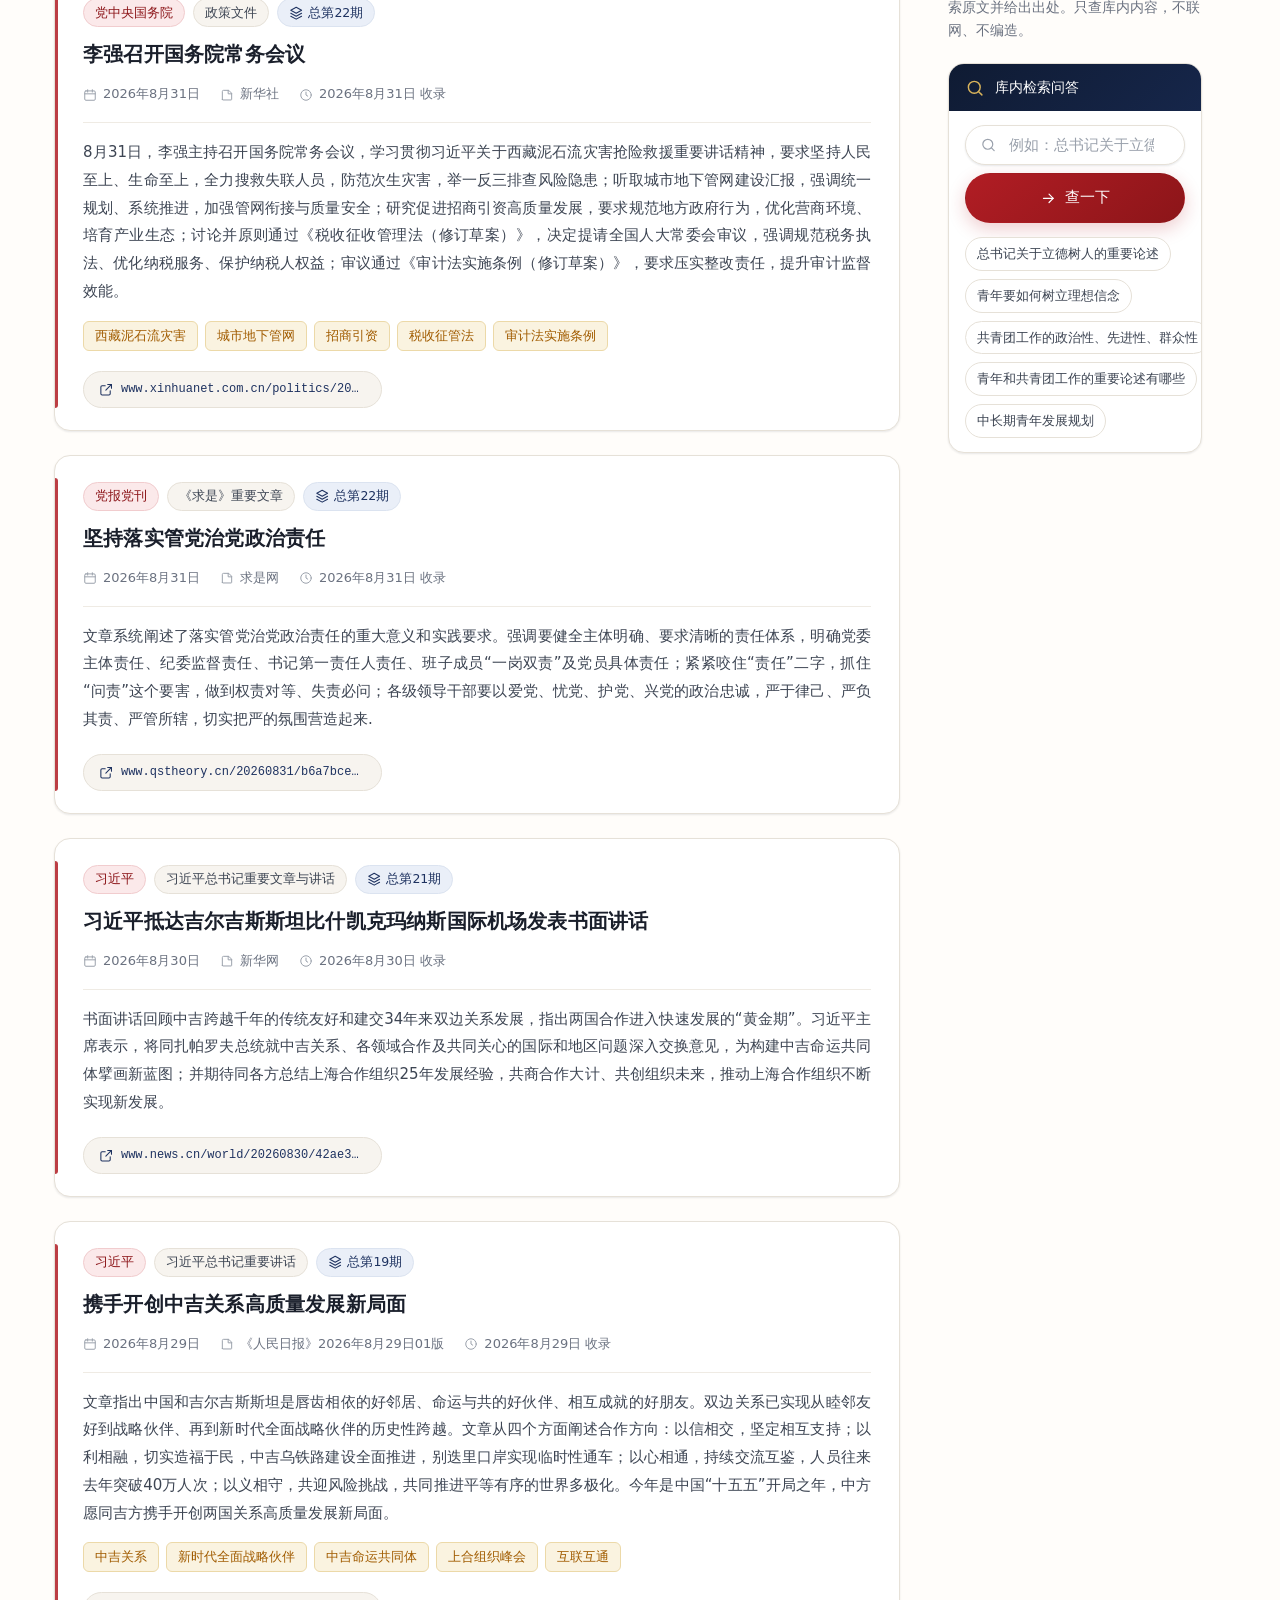
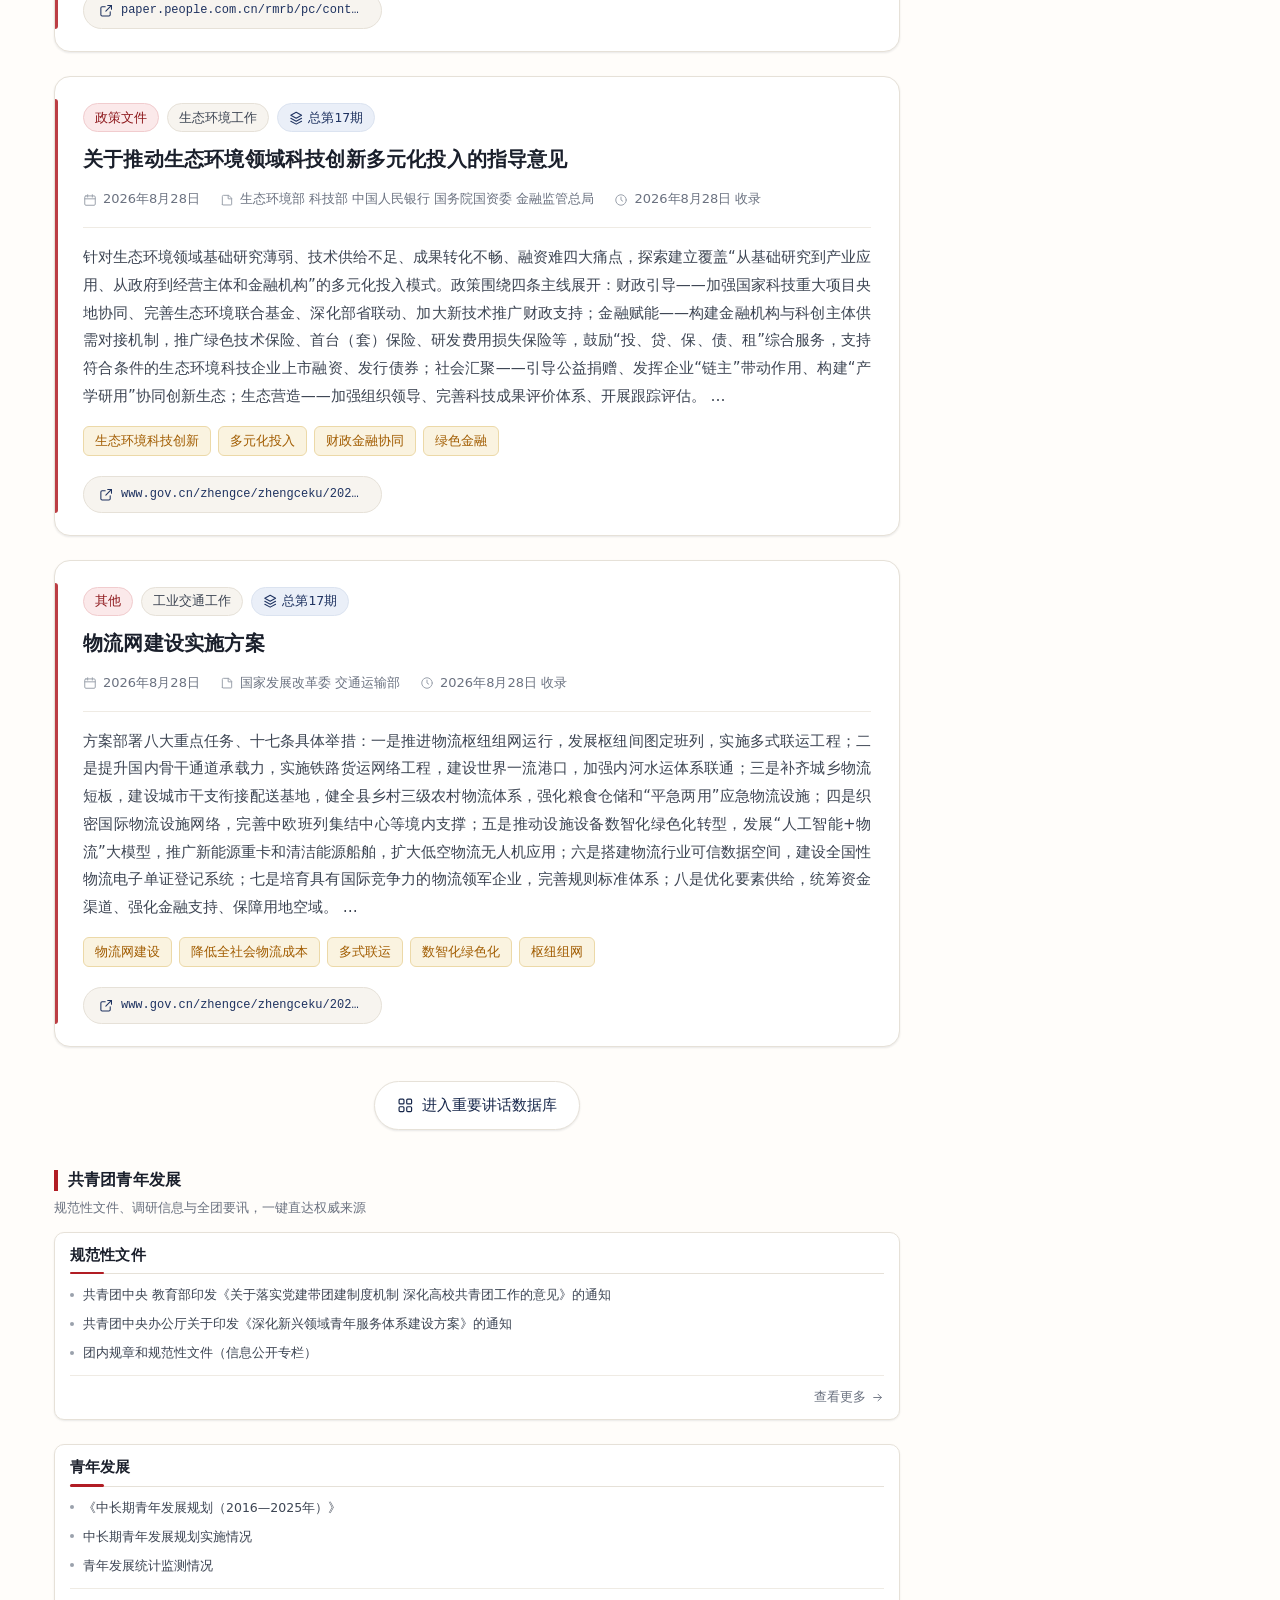
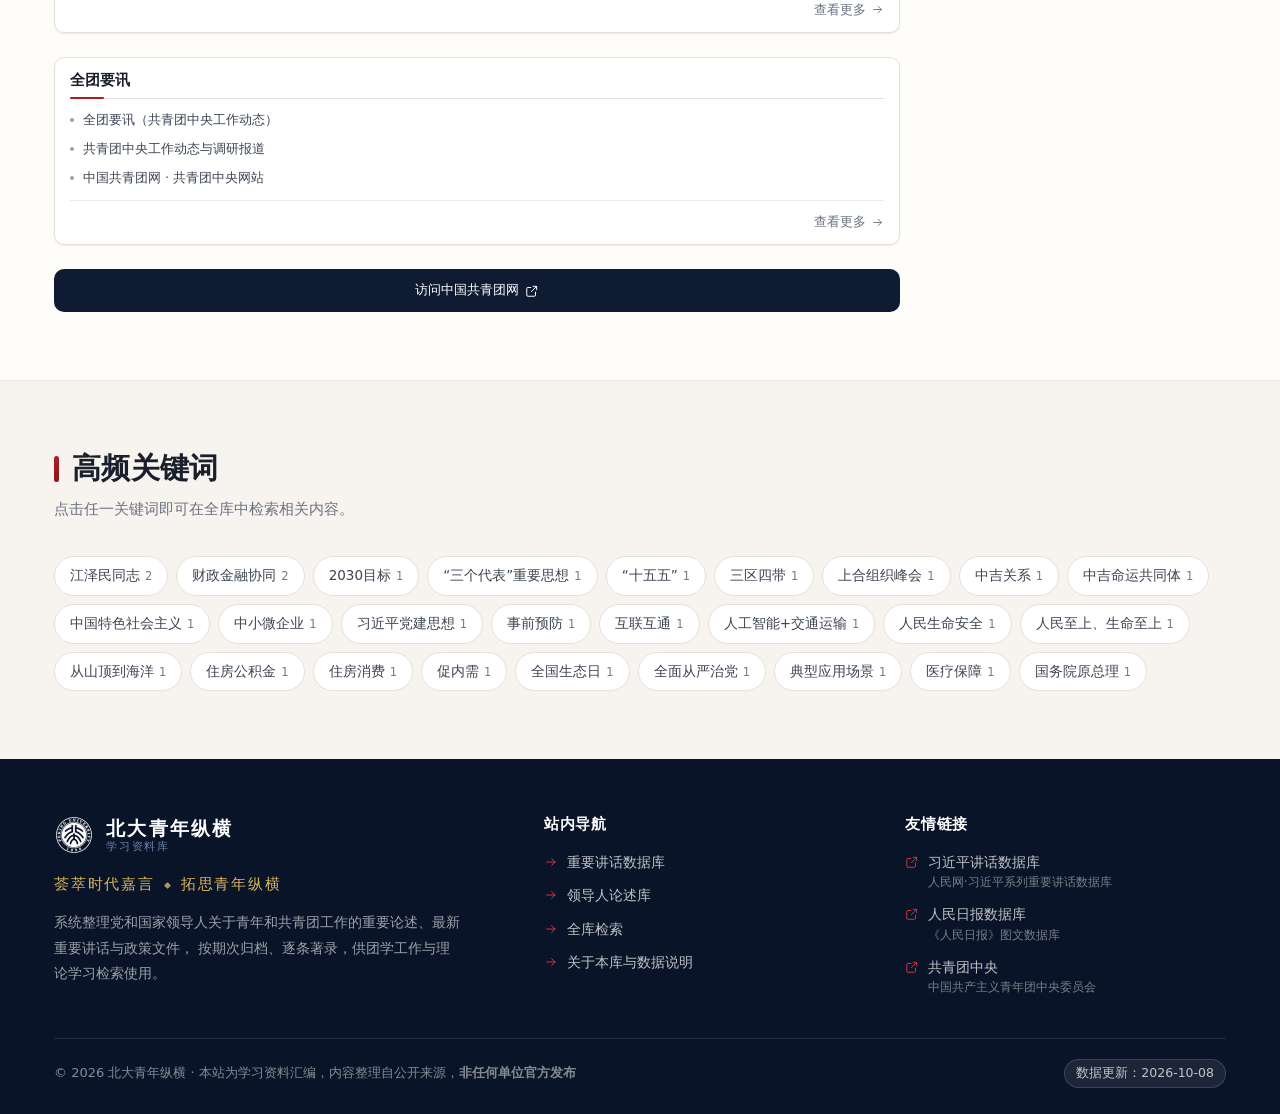
==== commit cb6521a9: "删除页面底部重复的问答窗口；合并最新归档期次与最近更新内容为单一区块；左右列比例调为 2.8:1" ====
--- a/site/index.html
+++ b/site/index.html
@@ -158,15 +158,24 @@
         <div class="tian-cell" id="recentSection">
           <div class="section-head">
             <div>
-              <h2 class="section-title">最新归档期次</h2>
-              <p class="section-desc">按发布时间倒序排列，点击卡片查看该期完整概览与著录条目。</p>
+              <h2 class="section-title">最新收录内容</h2>
+              <p class="section-desc">
+                跨期次汇总最近收录的条目，按发布时间倒序排列；
+                点击标题直达原文，或进入数据库按整期查看。共已归档 20 期。
+              </p>
             </div>
             <a class="section-link" href="database.html">
-              查看全部 20 期
-              <svg class="ic" viewBox="0 0 24 24"><path d="M5 12h14"/><path d="m13 6 6 6-6 6"/></svg>
-            </a>
-          </div>
-          <div class="issue-grid issue-grid-1col" id="recentIssues"></div>
+              按整期浏览 20 期
+              <svg class="ic" viewBox="0 0 24 24"><path d="M5 12h14"/><path d="m13 6 6 6-6 6"/></svg>
+            </a>
+          </div>
+          <div class="entry-list" id="latestItems"></div>
+          <div class="more-wrap">
+            <a class="btn btn-outline" href="database.html">
+              <svg class="ic" viewBox="0 0 24 24"><rect x="3" y="3" width="7" height="7" rx="1.5"/><rect x="14" y="3" width="7" height="7" rx="1.5"/><rect x="3" y="14" width="7" height="7" rx="1.5"/><rect x="14" y="14" width="7" height="7" rx="1.5"/></svg>
+              进入重要讲话数据库
+            </a>
+          </div>
         </div>
         <div class="tian-cell tian-cell-qa">
 
@@ -217,19 +226,6 @@
 
         </div>
         <div class="tian-cell">
-          <div class="section-head">
-            <div>
-              <h2 class="section-title">最近更新的内容</h2>
-              <p class="section-desc">跨期次抽取的最新条目，标题可直接跳转原文。</p>
-            </div>
-            <a class="section-link" href="search.html">
-              去检索
-              <svg class="ic" viewBox="0 0 24 24"><path d="M5 12h14"/><path d="m13 6 6 6-6 6"/></svg>
-            </a>
-          </div>
-          <div class="entry-list" id="latestItems"></div>
-        </div>
-        <div class="tian-cell">
       <aside class="home-side">
         <div class="side-block-head">
           <h2 class="side-title">共青团青年发展</h2>
@@ -278,51 +274,6 @@
         </div>
       </div>
       <div class="chip-row" id="kwCloud"></div>
-    </div>
-  </section>
-
-  <section class="section" id="qa">
-    <div class="wrap">
-      <div class="section-head">
-        <div>
-          <h2 class="section-title">问答窗口</h2>
-          <p class="section-desc">
-            输入问题，系统在<strong>本站已收录的资料</strong>中检索原文并给出出处。只查库内内容，不联网、不编造。
-          </p>
-        </div>
-      </div>
-
-      <div class="qa-panel">
-        <div class="qa-head">
-          <svg class="ic ic-lg" viewBox="0 0 24 24"><circle cx="11" cy="11" r="7"/><path d="m20 20-3.5-3.5"/></svg>
-          <span>库内检索问答</span>
-          <small>数据范围：领导人论述 42 条 · 重要文章 12 篇 · 青春寄语 64 条 · 课题 25 项 · 数据库条目 36 条</small>
-        </div>
-        <div class="qa-body">
-          <div class="qa-input-row">
-            <div class="search-box">
-              <svg class="ic" viewBox="0 0 24 24"><circle cx="11" cy="11" r="7"/><path d="m20 20-3.5-3.5"/></svg>
-              <label class="sr-only" for="qaInput">输入问题</label>
-              <input id="qaInput" type="search" placeholder="例如：总书记关于立德树人的重要论述有哪些？" autocomplete="off">
-              <button class="search-clear" id="qaClear" type="button" aria-label="清空">
-                <svg class="ic" viewBox="0 0 24 24"><path d="M18 6 6 18M6 6l12 12"/></svg>
-              </button>
-            </div>
-            <button class="btn btn-primary" id="qaAsk" type="button">
-              <svg class="ic" viewBox="0 0 24 24"><path d="M5 12h14"/><path d="m13 6 6 6-6 6"/></svg>
-              查一下
-            </button>
-          </div>
-          <div class="qa-examples" id="qaExamples">
-            <button class="chip" type="button" data-q="总书记关于立德树人的重要论述">总书记关于立德树人的重要论述</button>
-            <button class="chip" type="button" data-q="青年要如何树立理想信念">青年要如何树立理想信念</button>
-            <button class="chip" type="button" data-q="共青团工作的政治性、先进性、群众性">共青团工作的政治性、先进性、群众性</button>
-            <button class="chip" type="button" data-q="青年和共青团工作的重要论述有哪些">青年和共青团工作的重要论述有哪些</button>
-            <button class="chip" type="button" data-q="中长期青年发展规划">中长期青年发展规划</button>
-          </div>
-          <div class="qa-answer" id="qaAnswer" hidden></div>
-        </div>
-      </div>
     </div>
   </section>
 
--- a/site/assets/style.css
+++ b/site/assets/style.css
@@ -1089,19 +1089,31 @@
   transition: transform 0.22s var(--ease);
 }
 
-/* ---------- 11.5 首页田字格（2×2）+ 豆腐块 ----------
-   布局：  最新归档期次 │ 问答窗口
-           最近更新内容 │ 豆腐块
-   两列等宽，形成田字格。窄屏（<1040px）自动落回单列。 */
+/* ---------- 11.5 首页主区 + 右栏（左宽右窄）+ 豆腐块 ----------
+   布局：  最新收录内容（跨期次条目）  │  问答窗口
+        （左列约 68%）               │  豆腐块
+                                     │ （右列约 32%）
+   「最新归档期次」与「最近更新的内容」原先分别展示、
+   内容高度重合，现已合并为左列一个区块。
+   窄屏（<1100px）自动落回单列。 */
 .tian-grid {
   display: grid;
-  grid-template-columns: repeat(2, minmax(0, 1fr));
+  grid-template-columns: minmax(0, 2.8fr) minmax(260px, 1fr);
   gap: var(--gap-xl) var(--gap-lg);
   align-items: start;
 }
 
 .tian-cell {
   min-width: 0;
+}
+
+/* 右栏两块的容器化（问答在上、豆腐块在下） */
+.tian-cell-qa {
+  margin-bottom: var(--gap-lg);
+}
+/* 右列第 2 块（豆腐块）紧接问答窗口之后 */
+.tian-cell-qa + .tian-cell {
+  margin-top: 0;
 }
 
 /* 田字格内的区块标题比通栏时收敛一些 */
@@ -1120,47 +1132,71 @@
   margin-top: 6px;
 }
 
-/* 首页里的期次卡片改为单列，适配半宽单元格 */
+/* 期次卡片单列（数据库页或遗留布局可用） */
 .issue-grid-1col {
   grid-template-columns: 1fr;
   gap: var(--gap);
 }
 
-/* 问答窗口放进单元格后收紧内边距 */
+/* 问答窗口放进较窄的右列后进一步收紧 */
 .tian-cell-qa .qa-panel {
   box-shadow: var(--sh-1);
 }
 .tian-cell-qa .qa-head {
-  padding: 13px 18px;
-  font-size: 14px;
+  padding: 12px 16px;
+  font-size: 13.5px;
 }
 .tian-cell-qa .qa-head small {
-  display: none; /* 半宽下这行数据范围说明会挤成两行，隐藏 */
+  display: none; /* 窄列下这行数据范围说明会挤成两行，隐藏 */
 }
 .tian-cell-qa .qa-body {
-  padding: 16px 18px;
+  padding: 14px 16px;
+}
+.tian-cell-qa .qa-input-row {
+  gap: 8px;
+}
+.tian-cell-qa .search-box {
+  flex: 1 1 100%;
+}
+.tian-cell-qa .qa-input-row .btn {
+  width: 100%;
+  justify-content: center;
+}
+.tian-cell-qa .qa-examples .chip {
+  font-size: 12.5px;
+  padding: 5px 11px;
 }
 .tian-cell-qa .qa-answer {
-  margin-top: 16px;
-  padding-top: 15px;
+  margin-top: 14px;
+  padding-top: 13px;
 }
 .tian-cell-qa .qa-hit {
-  padding: 13px 15px;
+  padding: 12px 14px;
 }
 .tian-cell-qa .qa-hit p {
-  font-size: 14px;
-  line-height: 1.75;
-}
-
-/* 豆腐块在田字格右下角：内部两列排布，避免半宽下过长 */
+  font-size: 13.5px;
+  line-height: 1.72;
+}
+.tian-cell-qa .qa-hit-cite {
+  font-size: 12px;
+  gap: 5px 10px;
+}
+
+/* 右列的豆腐块：窄列下字号再收一点 */
 .tian-cell .doufu {
+  padding: 13px 15px 11px;
   margin-bottom: 12px;
 }
 .tian-cell .doufu:last-child {
   margin-bottom: 0;
 }
-
-@media (max-width: 1040px) {
+.tian-cell .doufu-list li {
+  font-size: 12.5px;
+  line-height: 1.6;
+}
+
+/* 窗口不够宽时（右列会窄到影响问答可用性），直接落回单列 */
+@media (max-width: 1100px) {
   .tian-grid {
     grid-template-columns: 1fr;
     gap: var(--gap-xl);
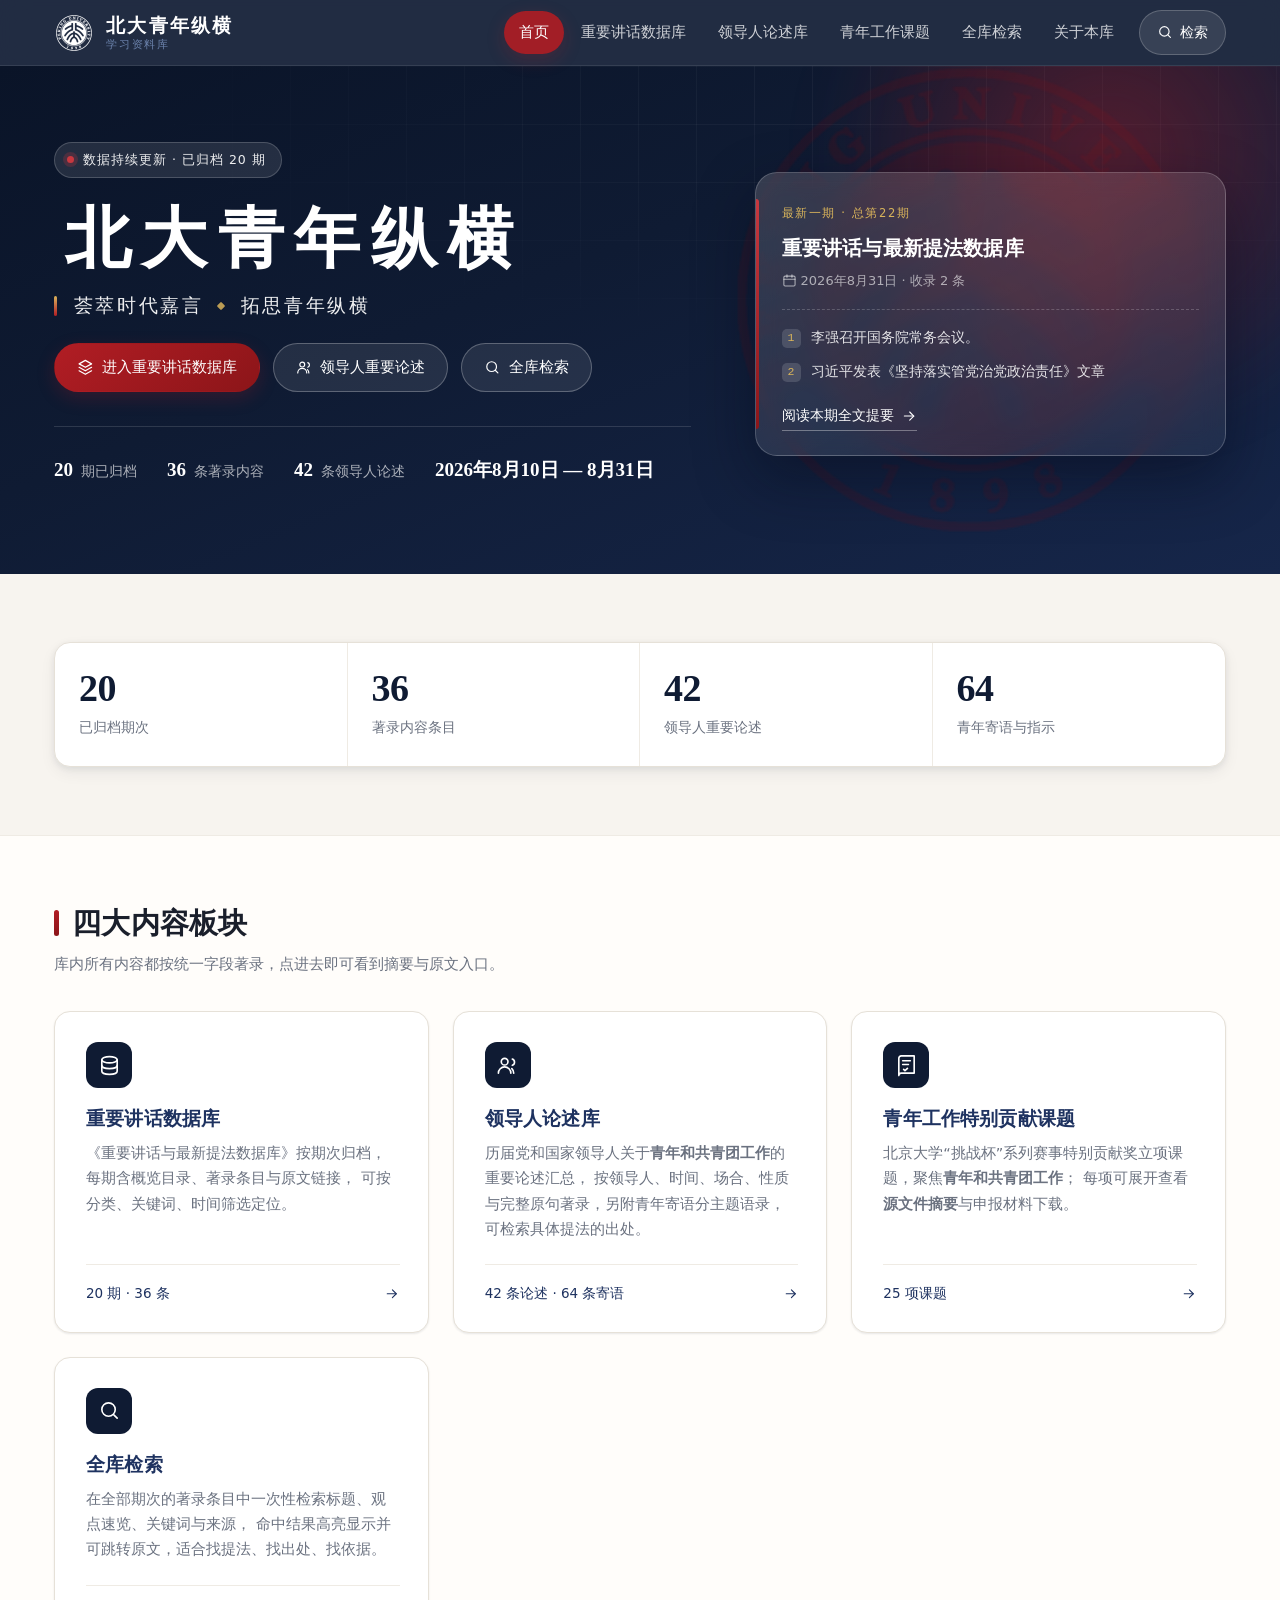
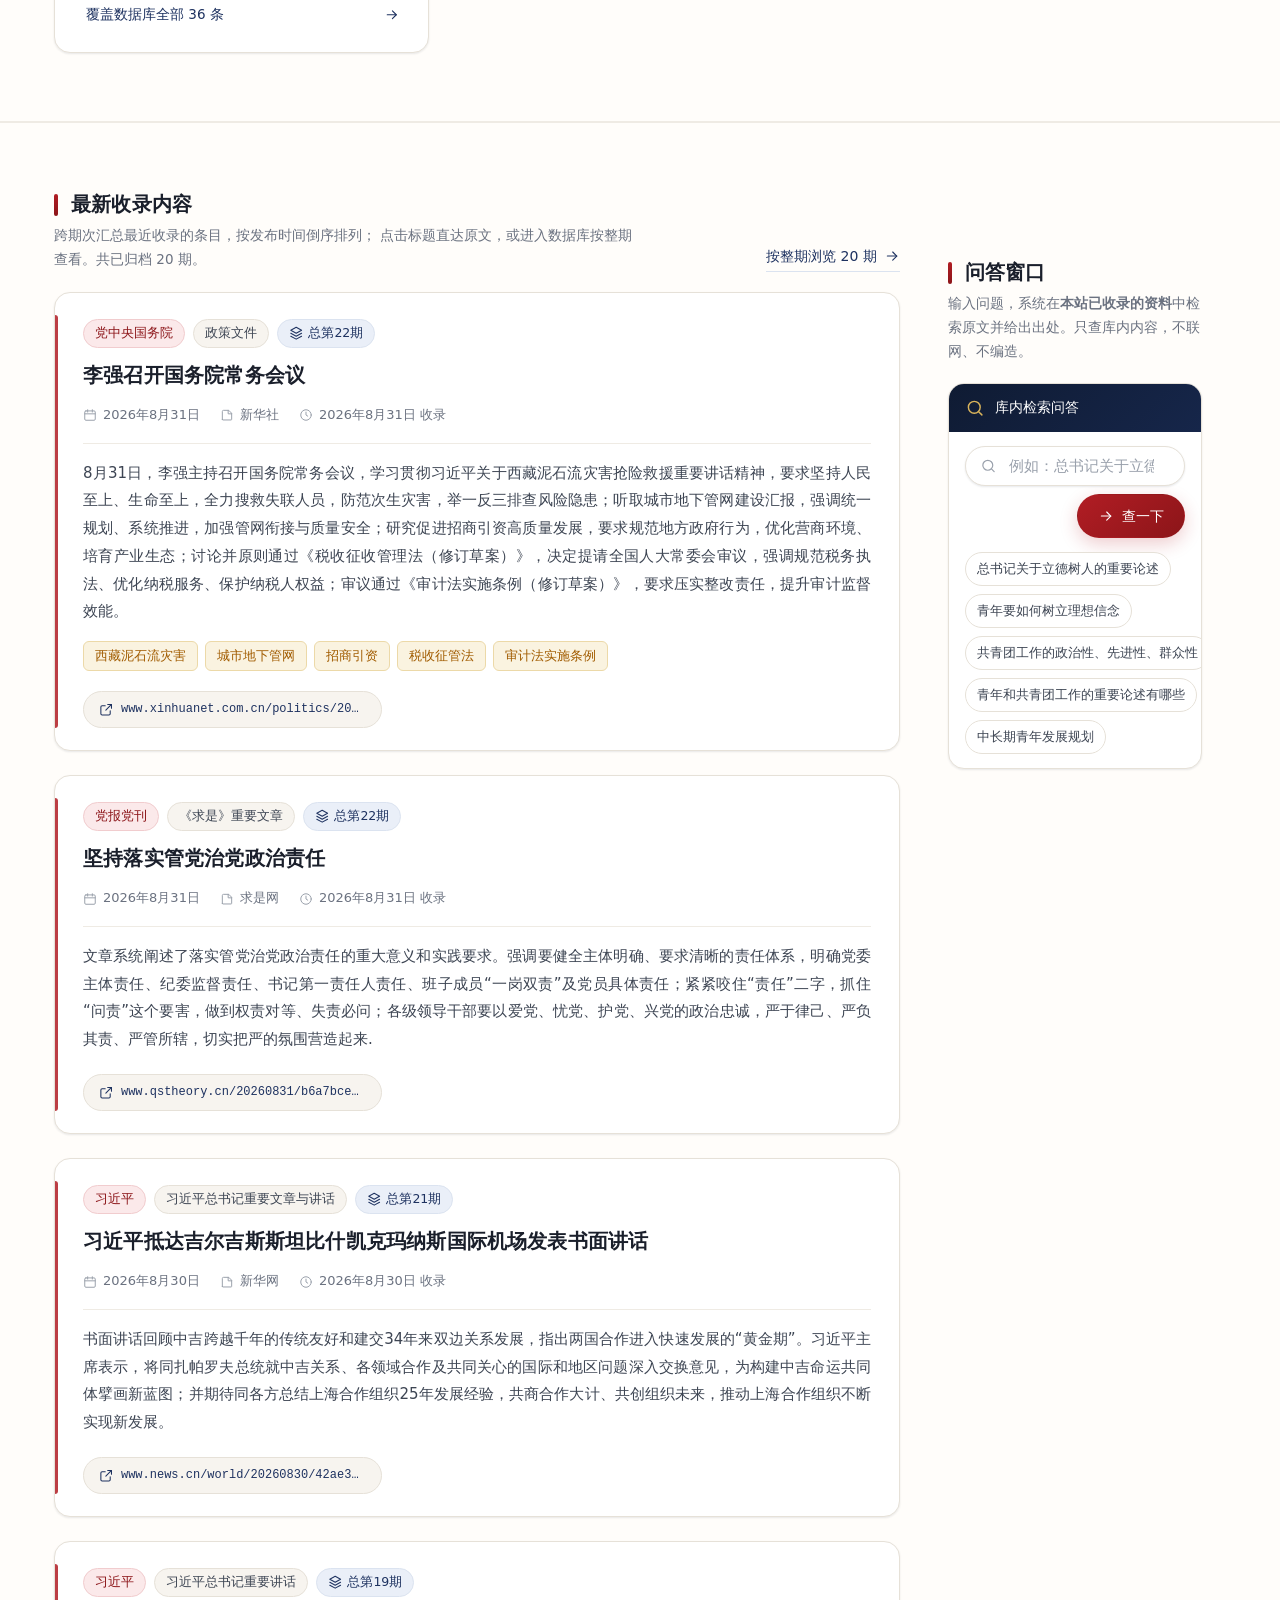
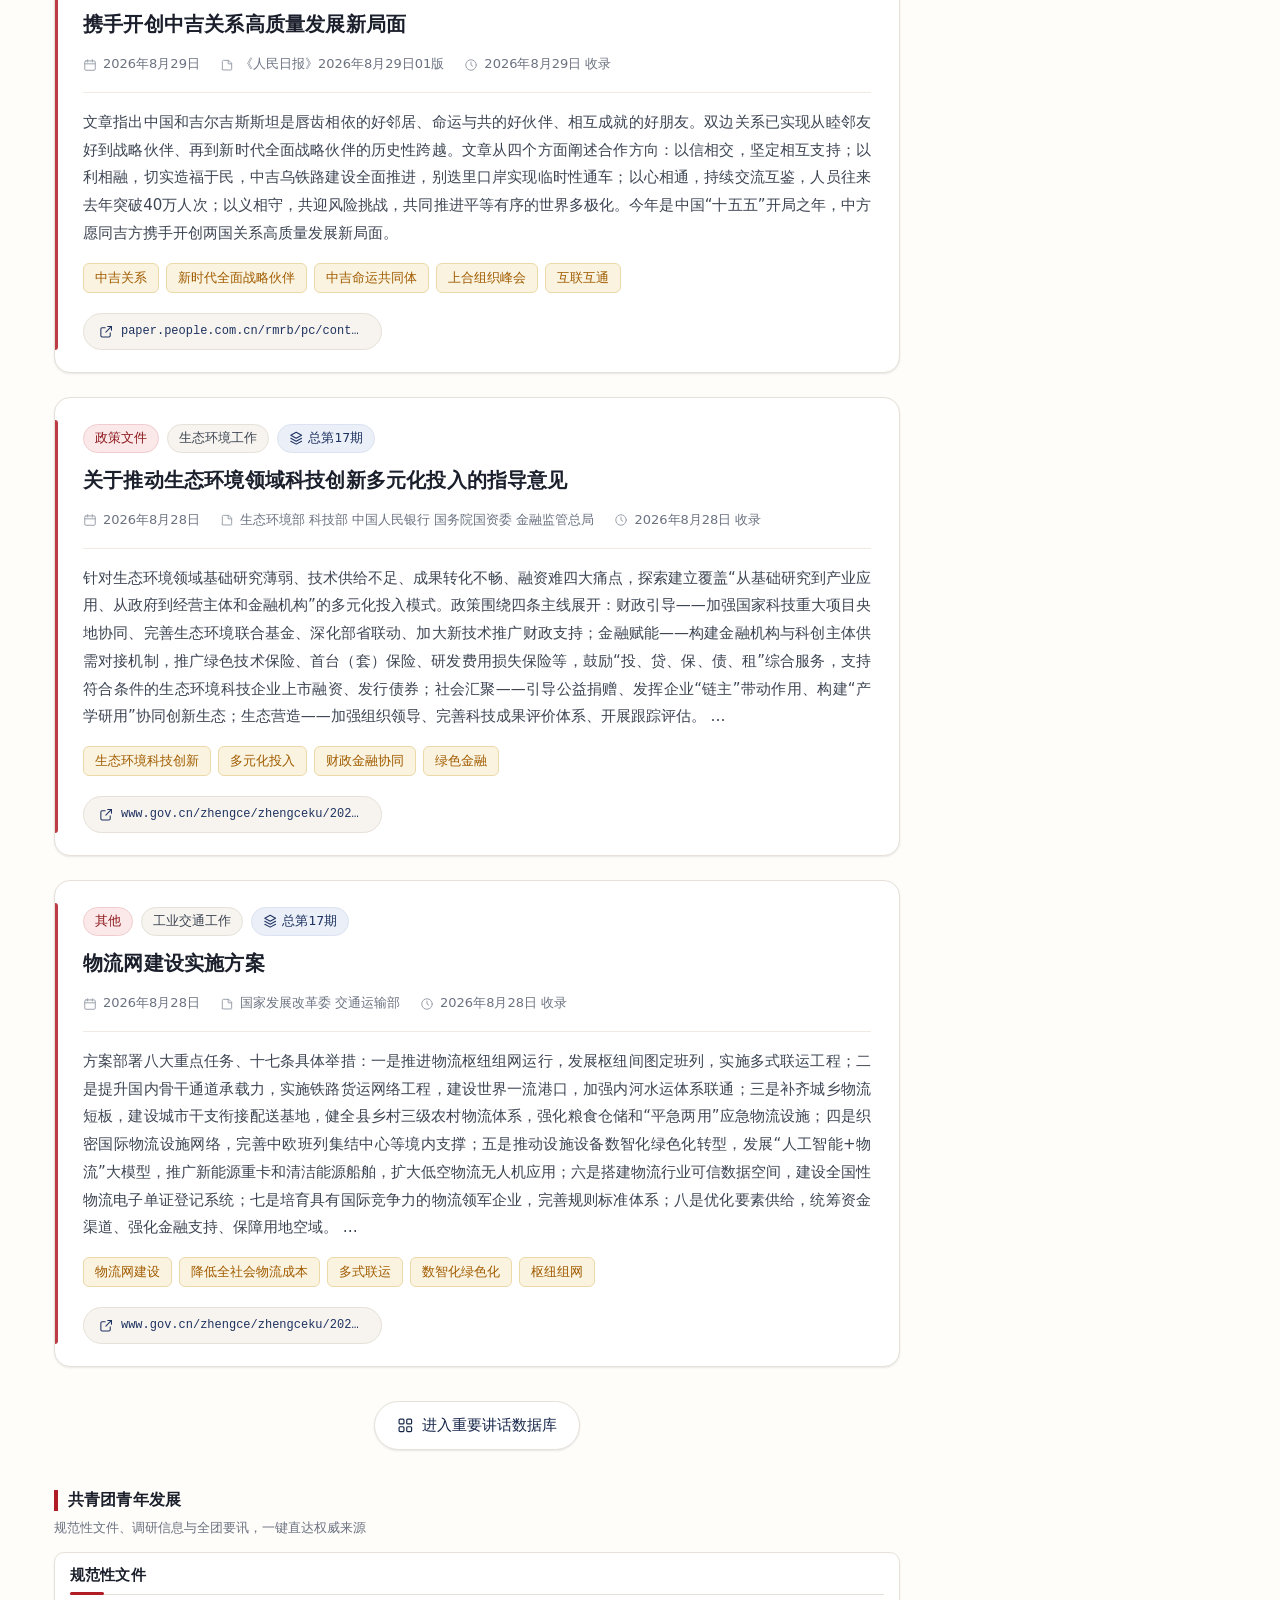
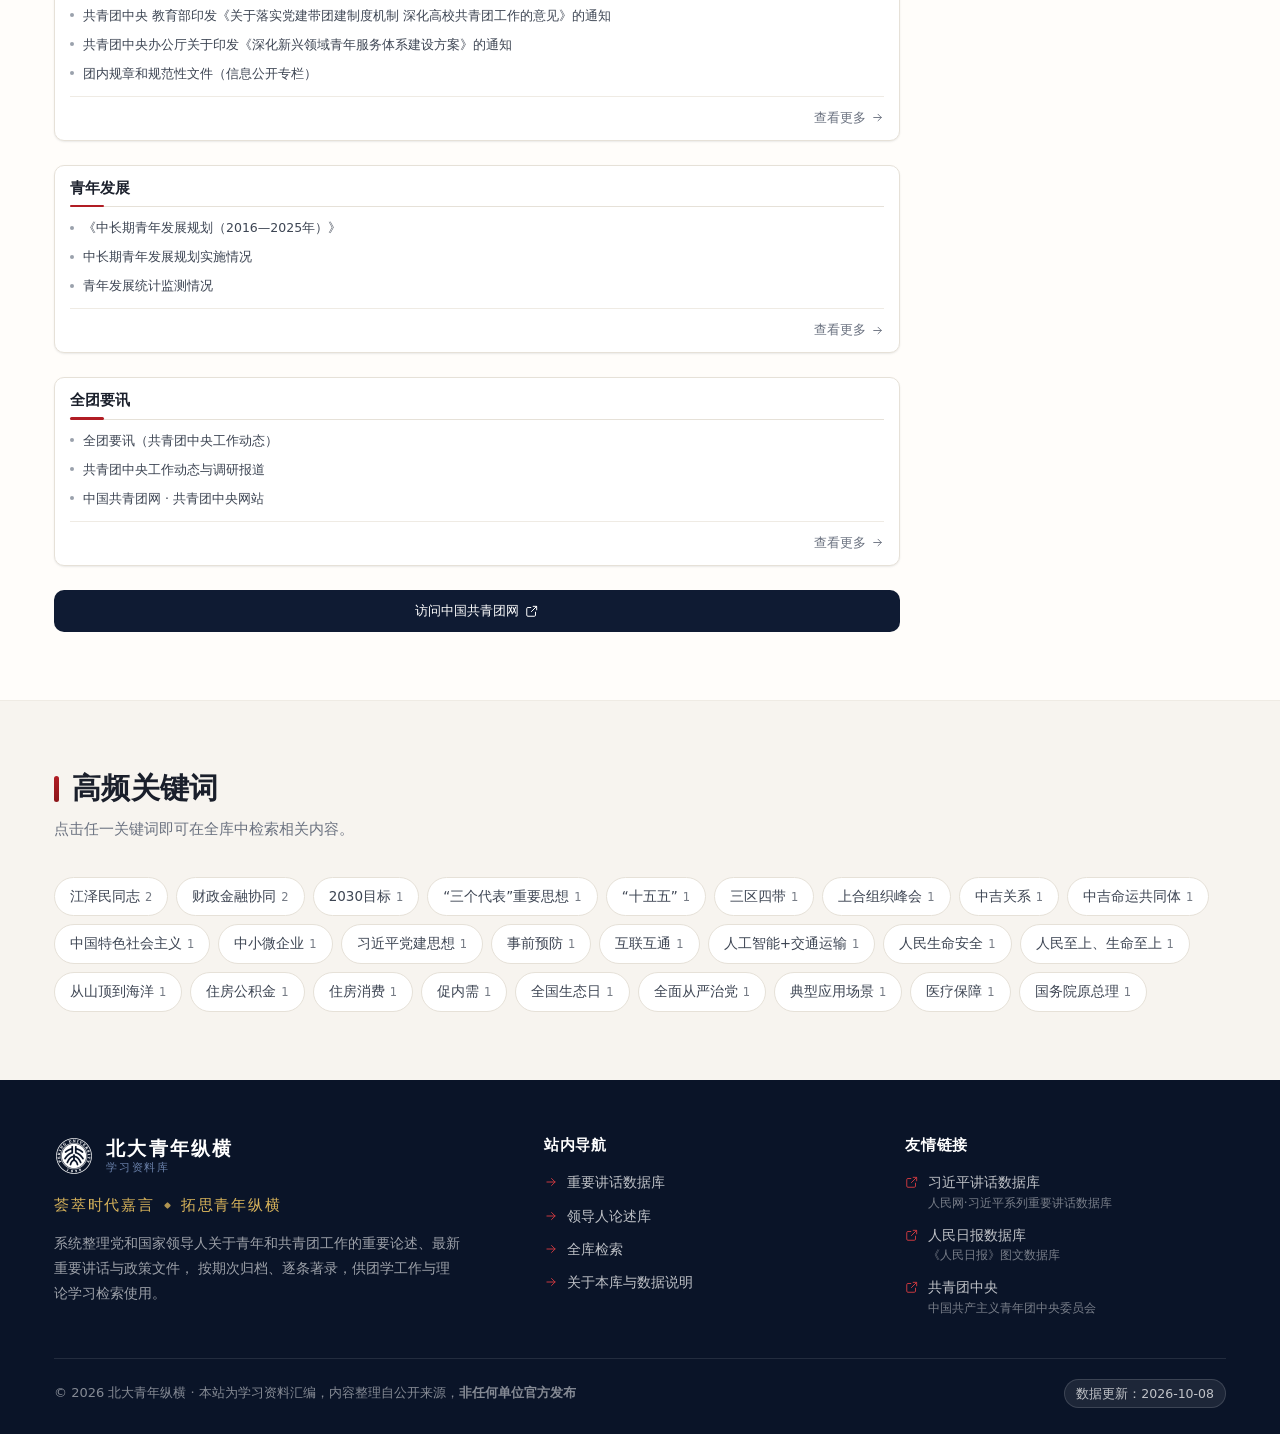
==== commit 312f8c4b: "修复课题简介折叠面板失效（监听器误置于 pageLeaders 内）；三大板块加入青年工作特别贡献课题" ====
--- a/site/index.html
+++ b/site/index.html
@@ -106,7 +106,7 @@
     <div class="wrap">
       <div class="section-head">
         <div>
-          <h2 class="section-title">三大内容板块</h2>
+          <h2 class="section-title">四大内容板块</h2>
           <p class="section-desc">库内所有内容都按统一字段著录，点进去即可看到摘要与原文入口。</p>
         </div>
       </div>
@@ -133,6 +133,18 @@
              可检索具体提法的出处。</p>
           <span class="entry-foot">
             <span>42 条论述 · 64 条寄语</span>
+            <svg class="ic" viewBox="0 0 24 24"><path d="M5 12h14"/><path d="m13 6 6 6-6 6"/></svg>
+          </span>
+        </a>
+        <a class="entry reveal" href="awards.html">
+          <span class="entry-icon">
+            <svg class="ic" viewBox="0 0 24 24"><path d="M4 4.5A2.5 2.5 0 0 1 6.5 2H20v18H6.5A2.5 2.5 0 0 0 4 22.5Z"/><path d="M8 7h8M8 11h6"/><path d="m9 16 1.4 1.4L13 15"/></svg>
+          </span>
+          <h3>青年工作特别贡献课题</h3>
+          <p>北京大学“挑战杯”系列赛事特别贡献奖立项课题，聚焦<b>青年和共青团工作</b>；
+             每项可展开查看<b>源文件摘要</b>与申报材料下载。</p>
+          <span class="entry-foot">
+            <span>25 项课题</span>
             <svg class="ic" viewBox="0 0 24 24"><path d="M5 12h14"/><path d="m13 6 6 6-6 6"/></svg>
           </span>
         </a>
--- a/site/assets/style.css
+++ b/site/assets/style.css
@@ -1158,9 +1158,14 @@
 .tian-cell-qa .search-box {
   flex: 1 1 100%;
 }
+/* 按钮不铺满整行：窄列下铺满会出现一大块红色，视觉过重。
+   改为内容宽度并右对齐，与输入框形成层次。 */
 .tian-cell-qa .qa-input-row .btn {
-  width: 100%;
-  justify-content: center;
+  flex: 0 0 auto;
+  width: auto;
+  margin-left: auto;
+  padding: 9px 20px;
+  font-size: 14px;
 }
 .tian-cell-qa .qa-examples .chip {
   font-size: 12.5px;
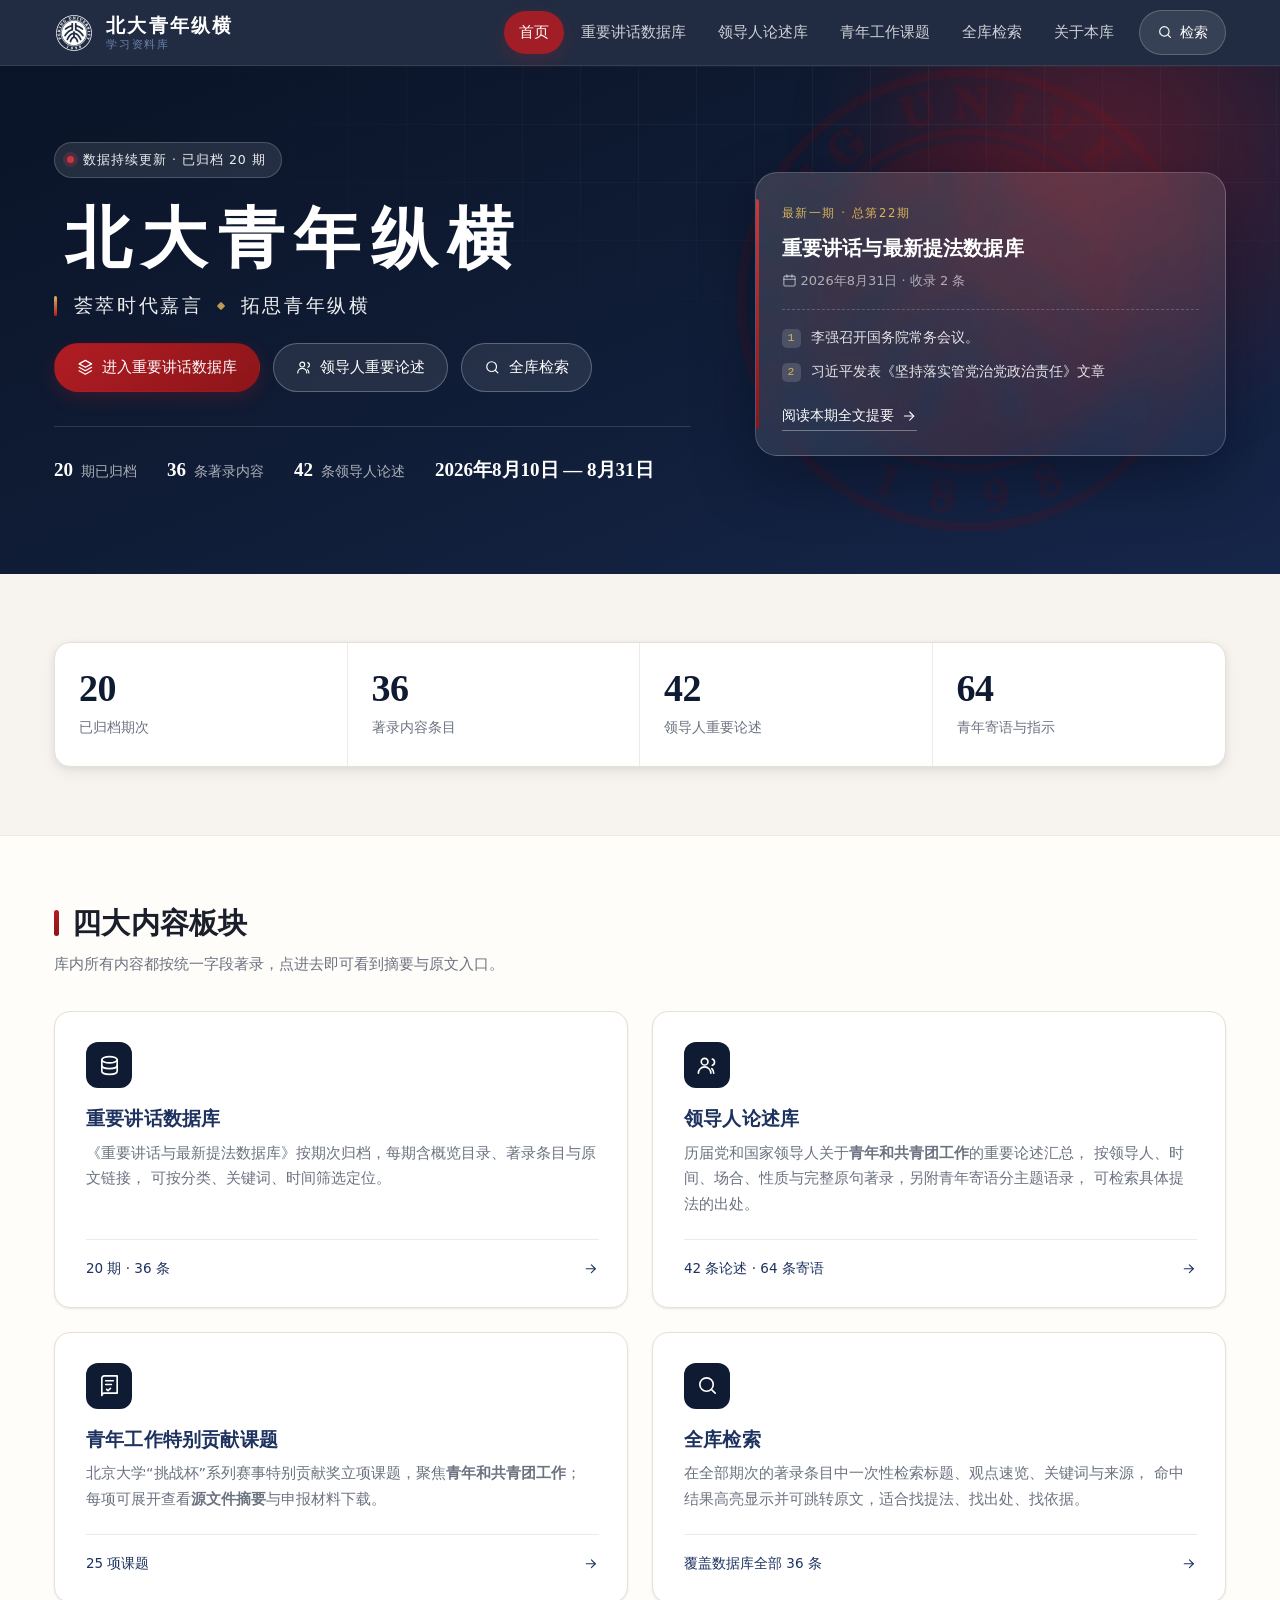
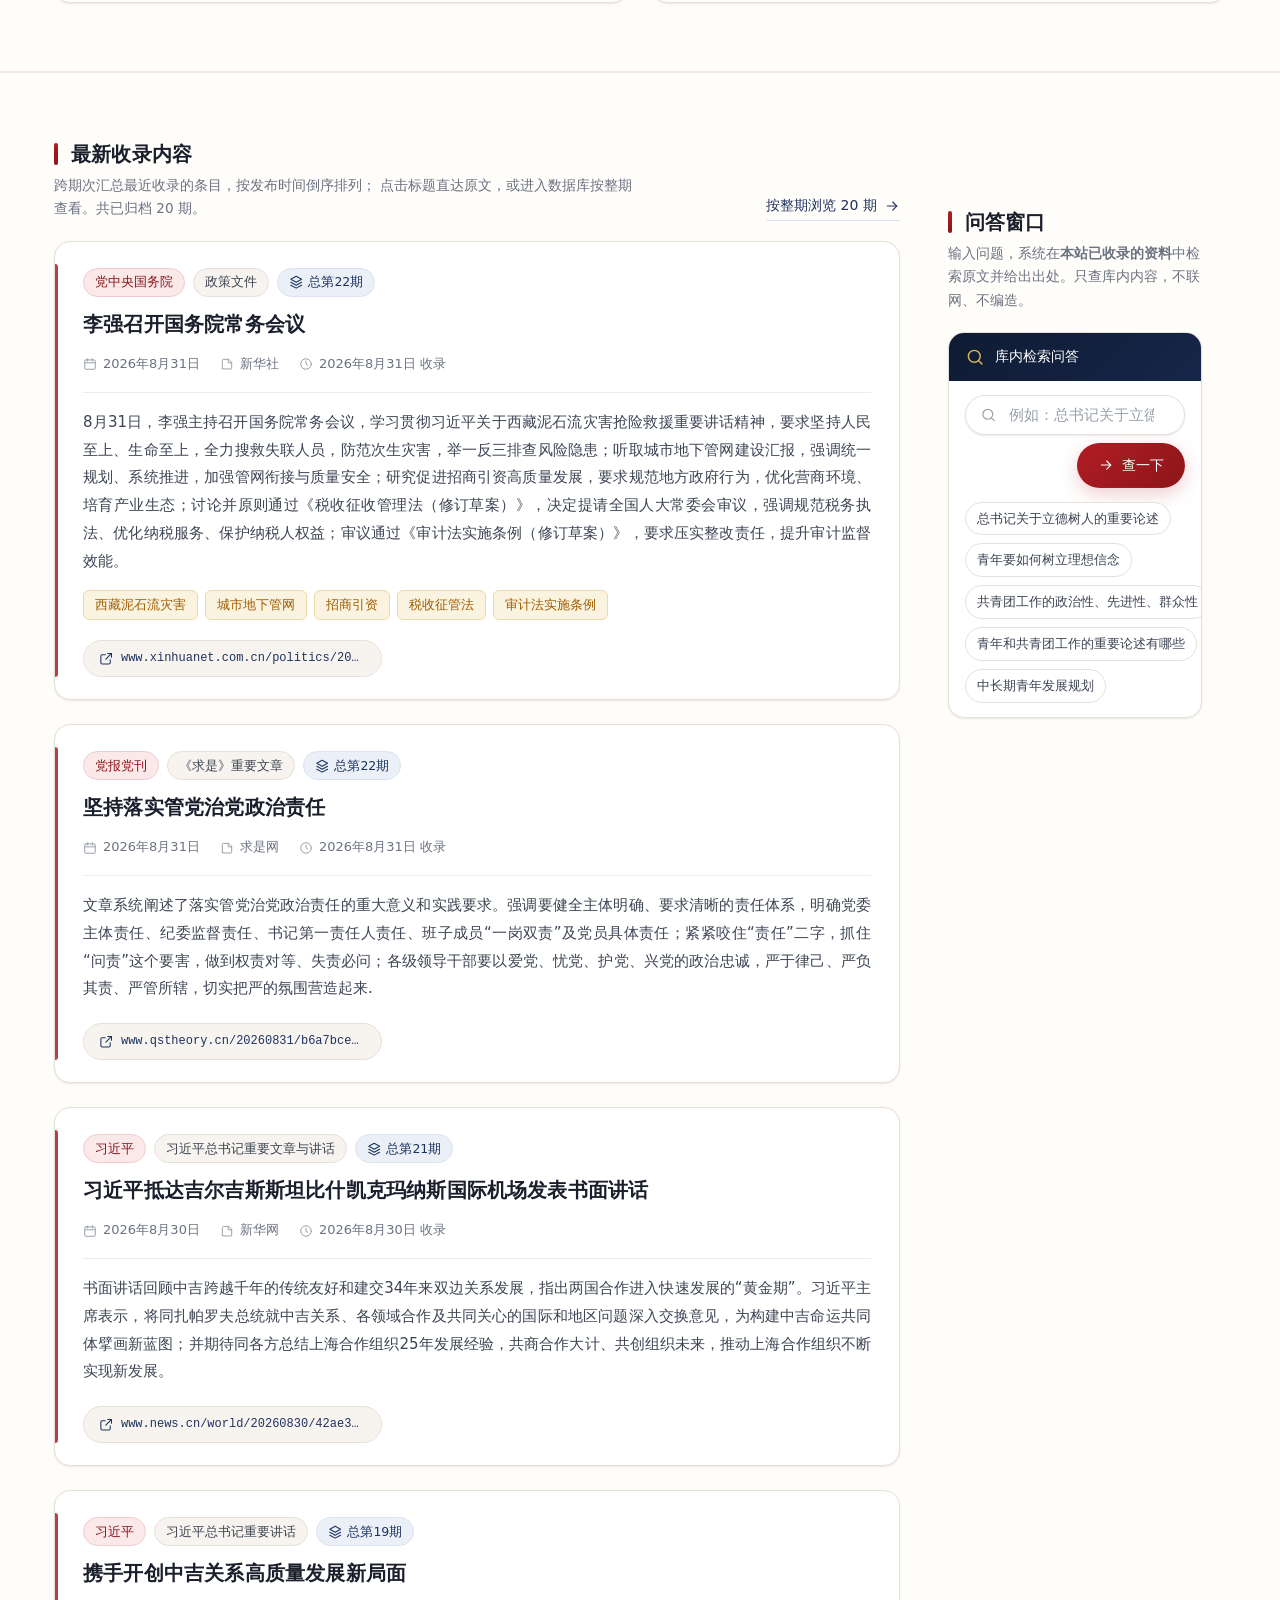
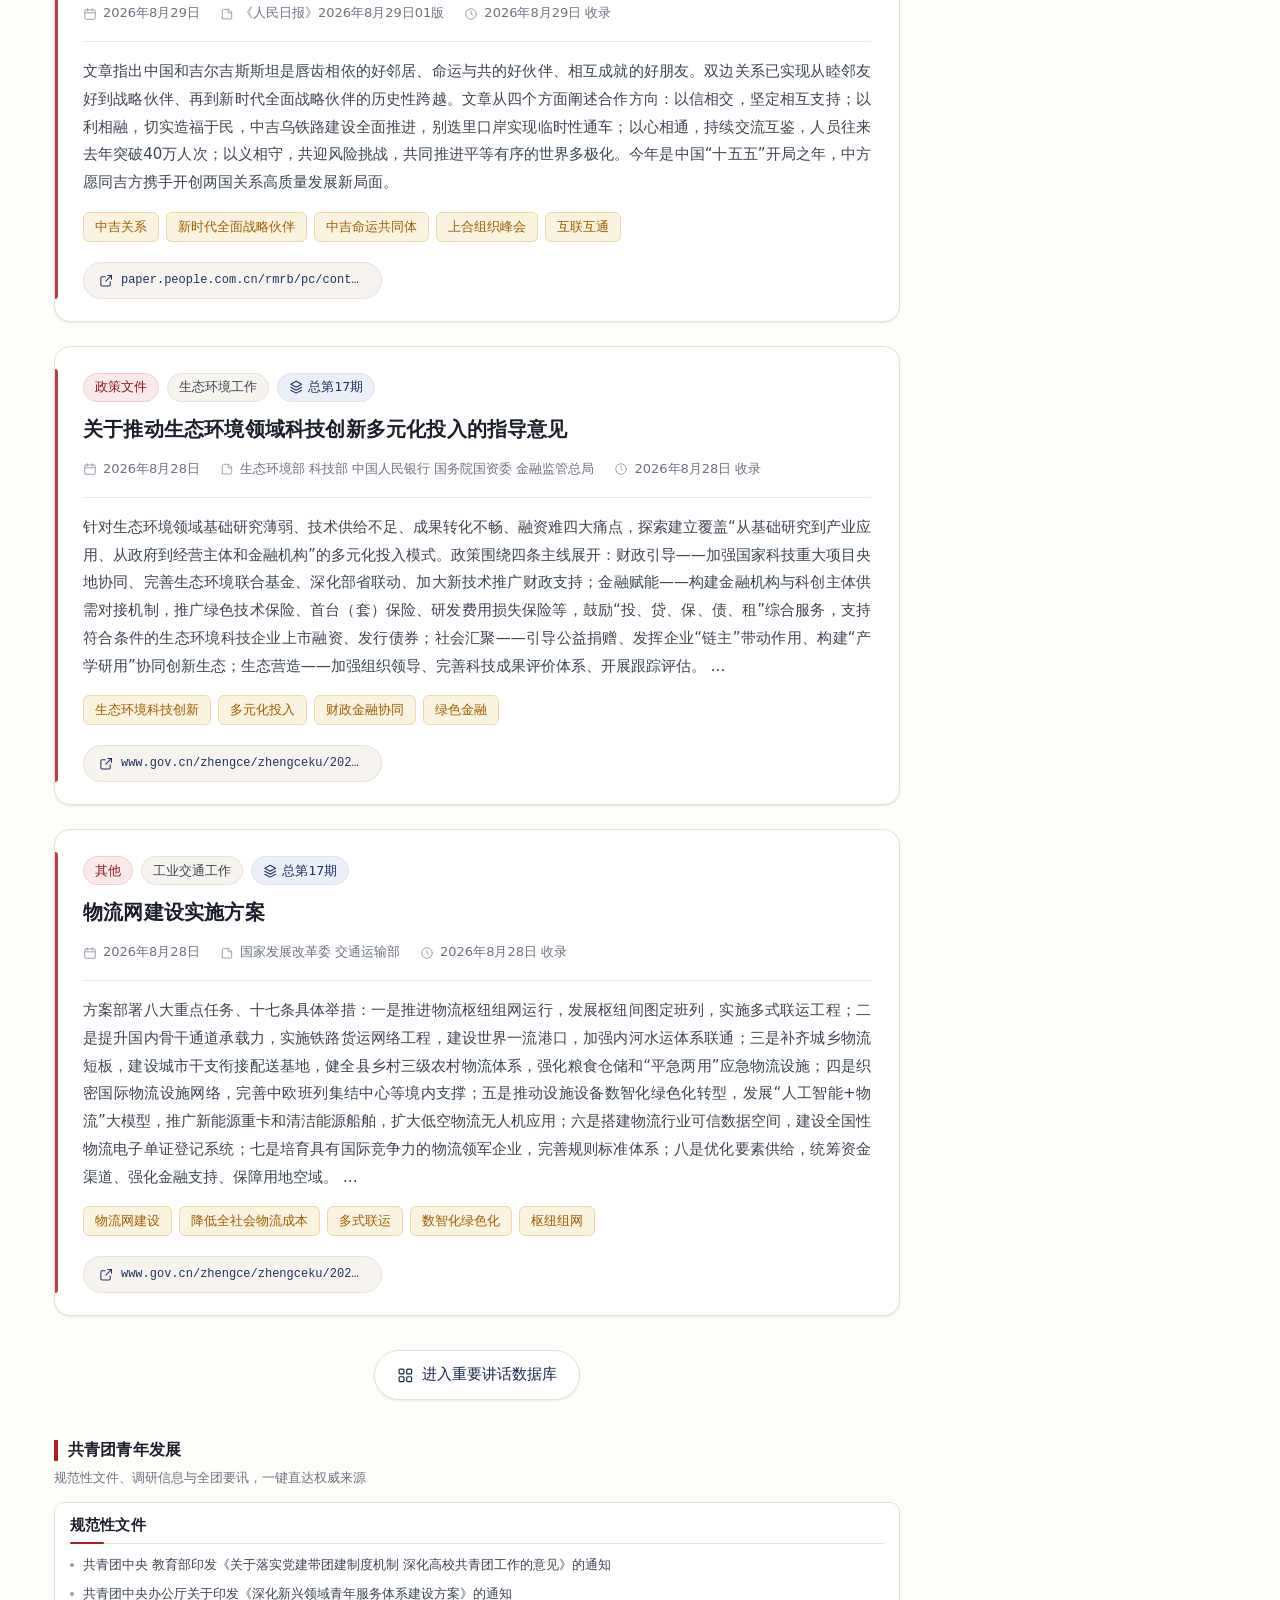
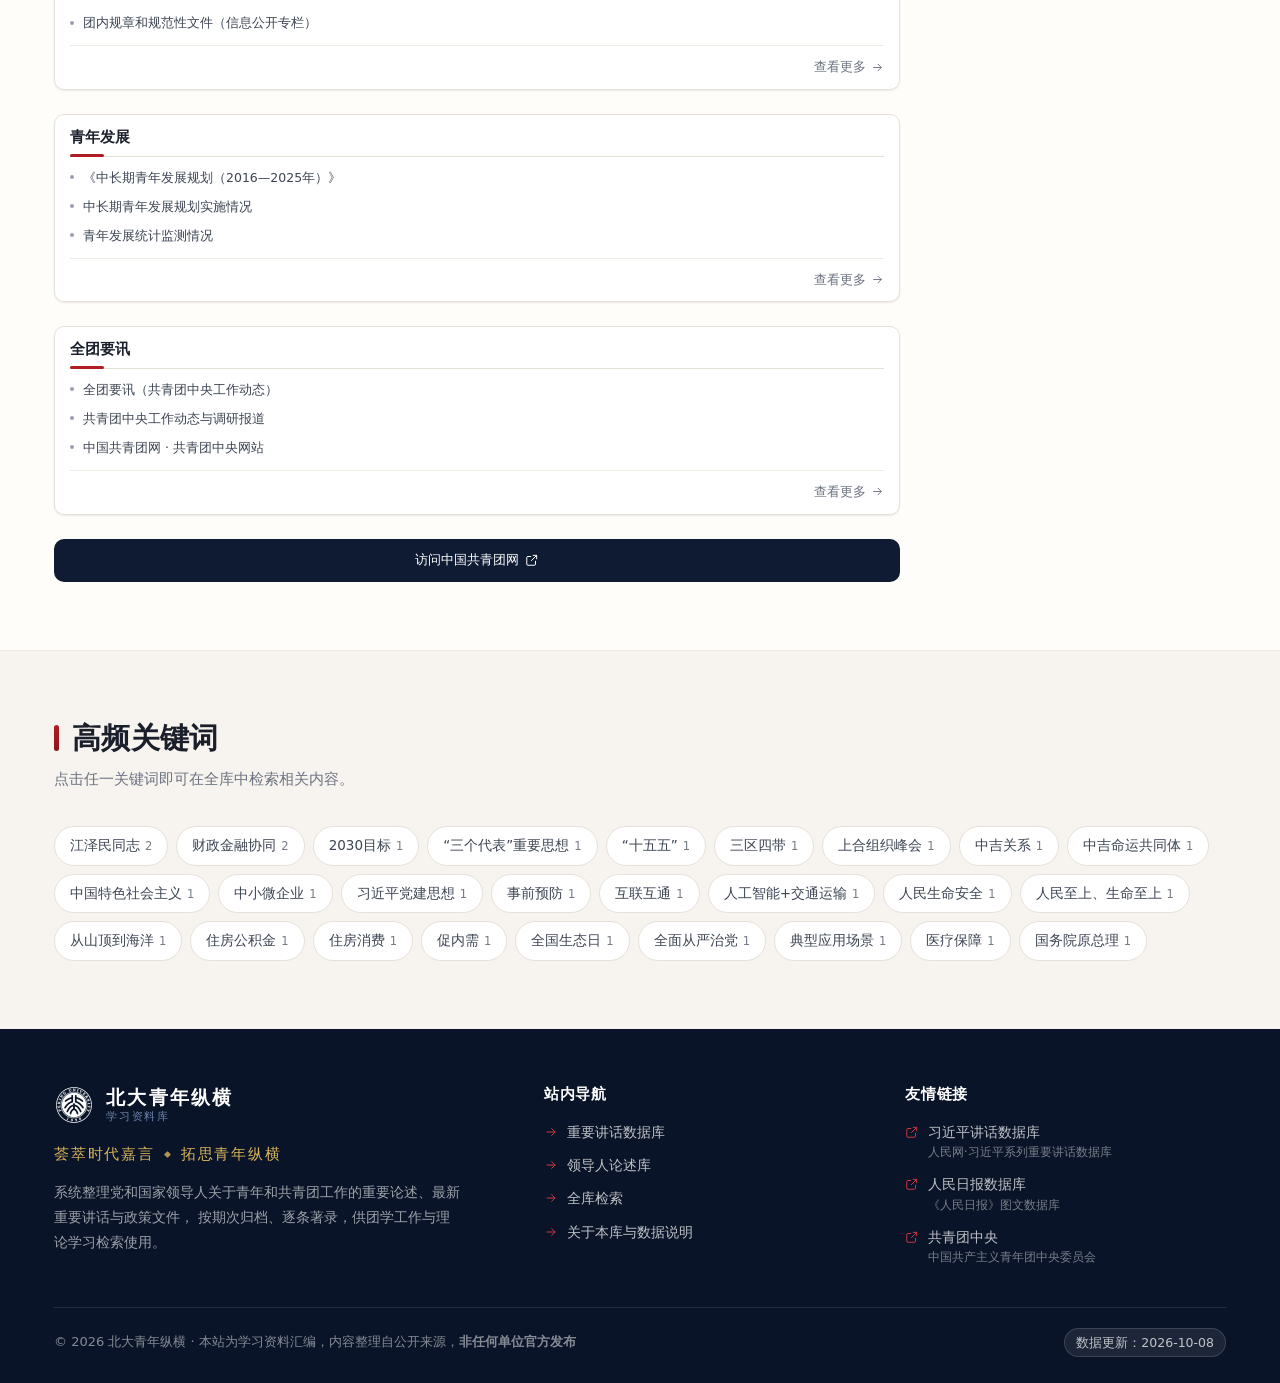
==== commit ed9827a8: "四大内容板块改为 2x2 排列，消除 3+1 的错位" ====
--- a/site/index.html
+++ b/site/index.html
@@ -110,7 +110,7 @@
           <p class="section-desc">库内所有内容都按统一字段著录，点进去即可看到摘要与原文入口。</p>
         </div>
       </div>
-      <div class="entry-grid">
+      <div class="entry-grid entry-grid-2">
         <a class="entry reveal" href="database.html">
           <span class="entry-icon">
             <svg class="ic" viewBox="0 0 24 24"><ellipse cx="12" cy="6" rx="8" ry="3.2"/><path d="M4 6v12c0 1.8 3.6 3.2 8 3.2s8-1.4 8-3.2V6"/><path d="M4 12c0 1.8 3.6 3.2 8 3.2s8-1.4 8-3.2"/></svg>
--- a/site/assets/style.css
+++ b/site/assets/style.css
@@ -861,6 +861,18 @@
   display: grid;
   grid-template-columns: repeat(3, minmax(0, 1fr));
   gap: var(--gap-lg);
+}
+
+/* 首页「内容板块」为 4 张卡，用 2×2 而不是 3 列：
+   写死 3 列会让第 4 张单独掉到第二行，出现 3+1 的尴尬排布。 */
+.entry-grid-2 {
+  grid-template-columns: repeat(2, minmax(0, 1fr));
+}
+
+@media (max-width: 720px) {
+  .entry-grid-2 {
+    grid-template-columns: 1fr;
+  }
 }
 
 .entry {
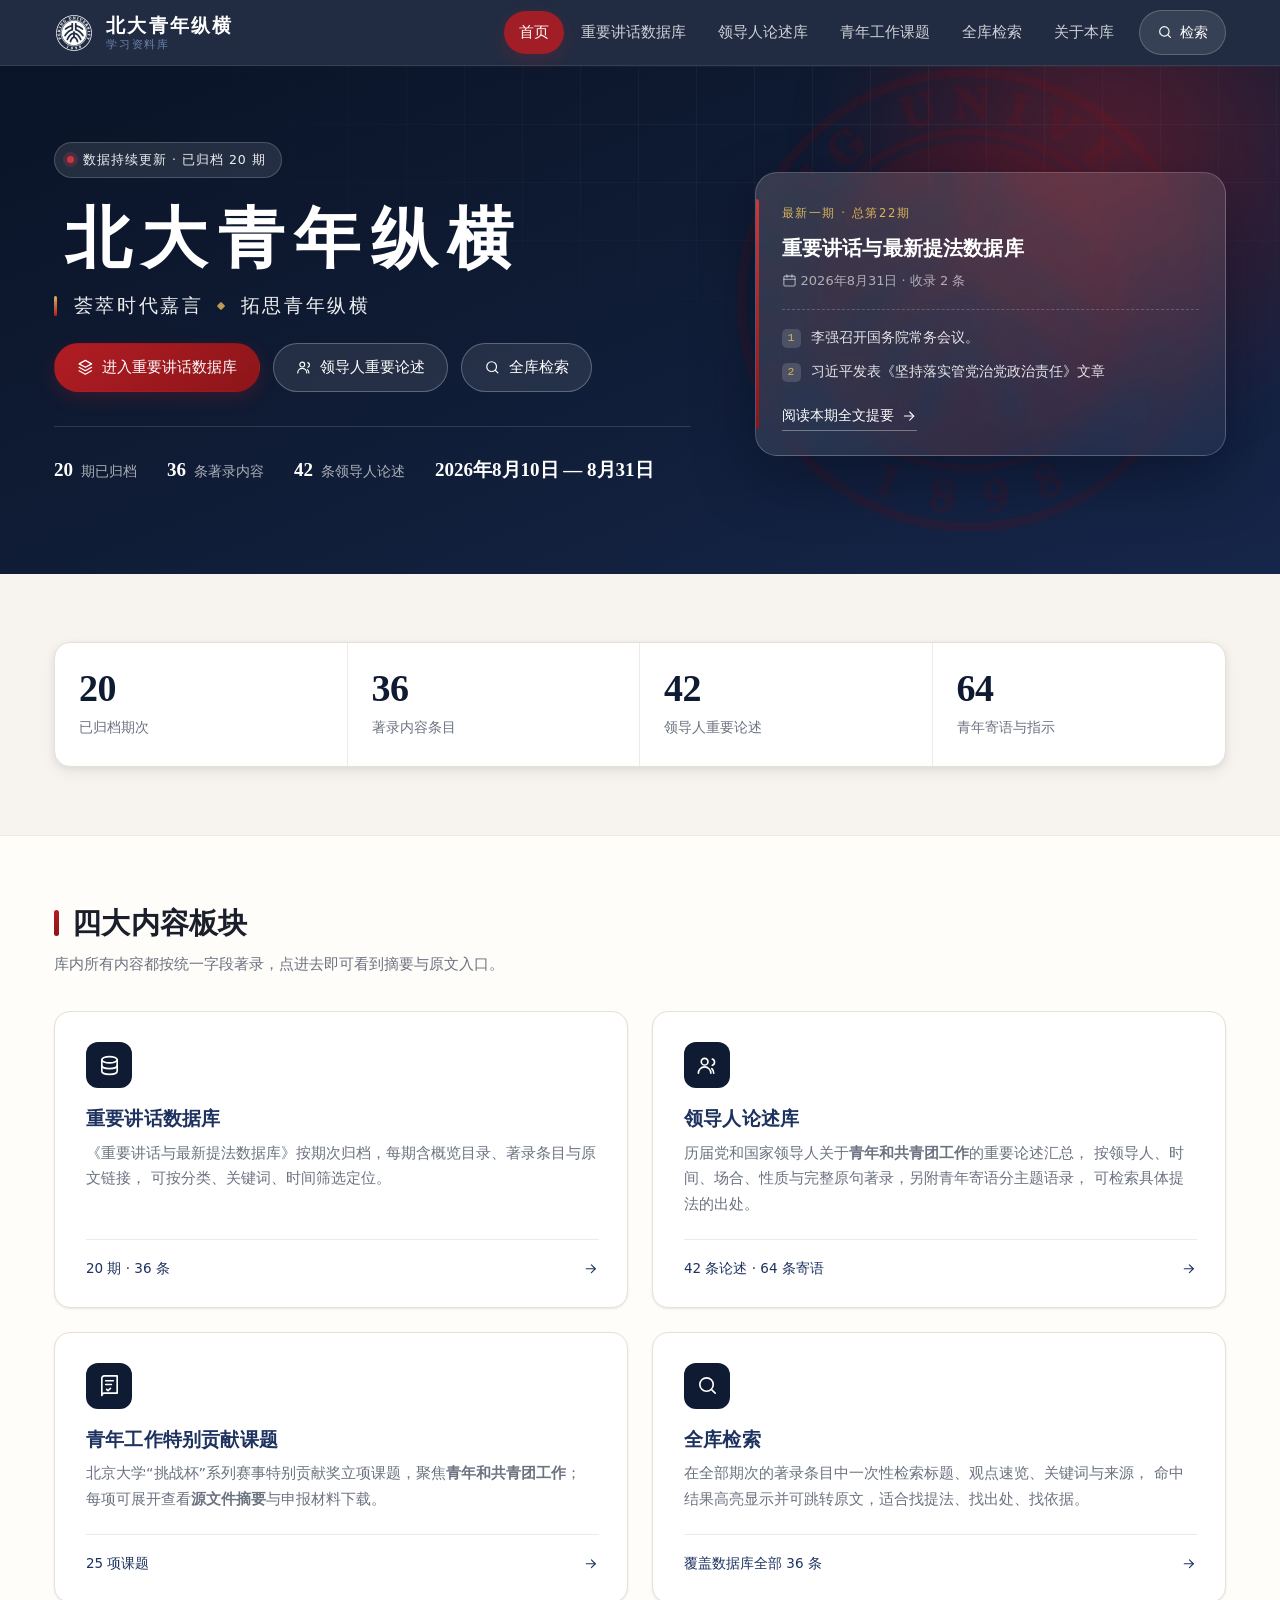
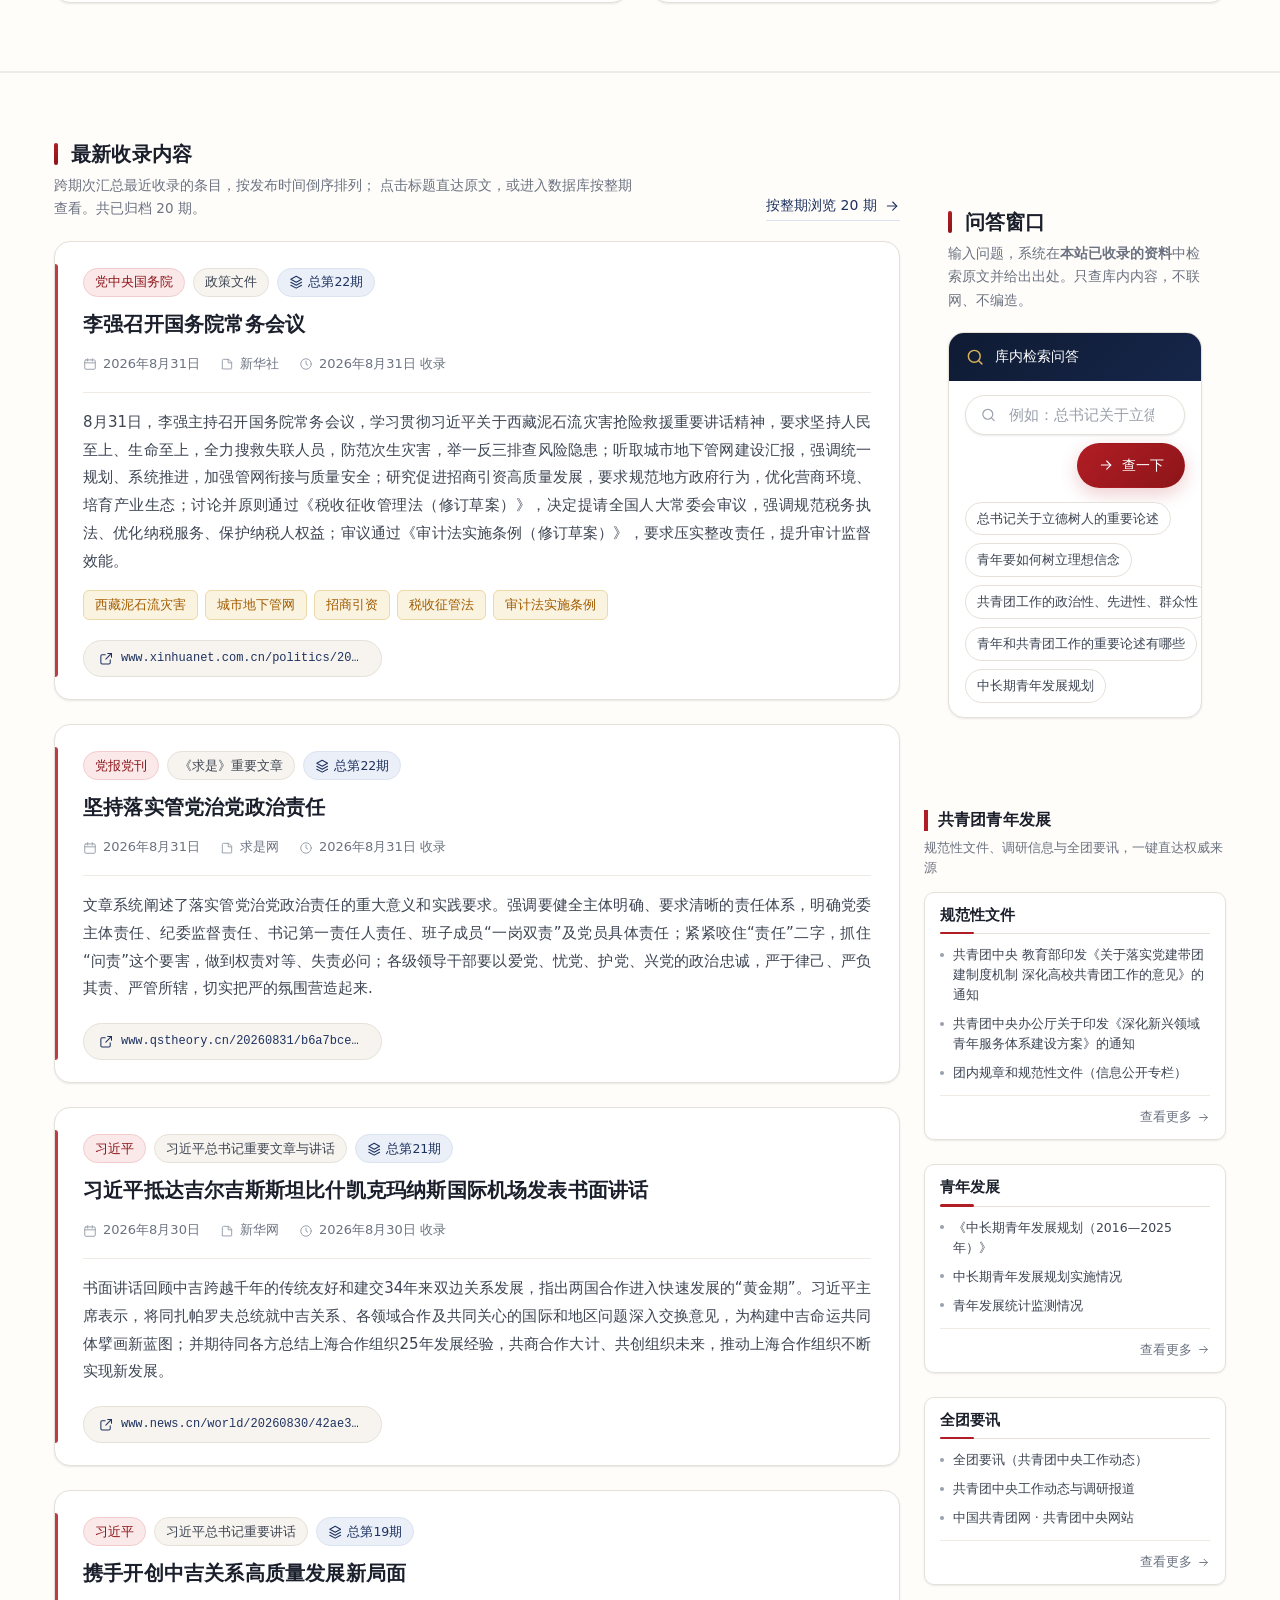
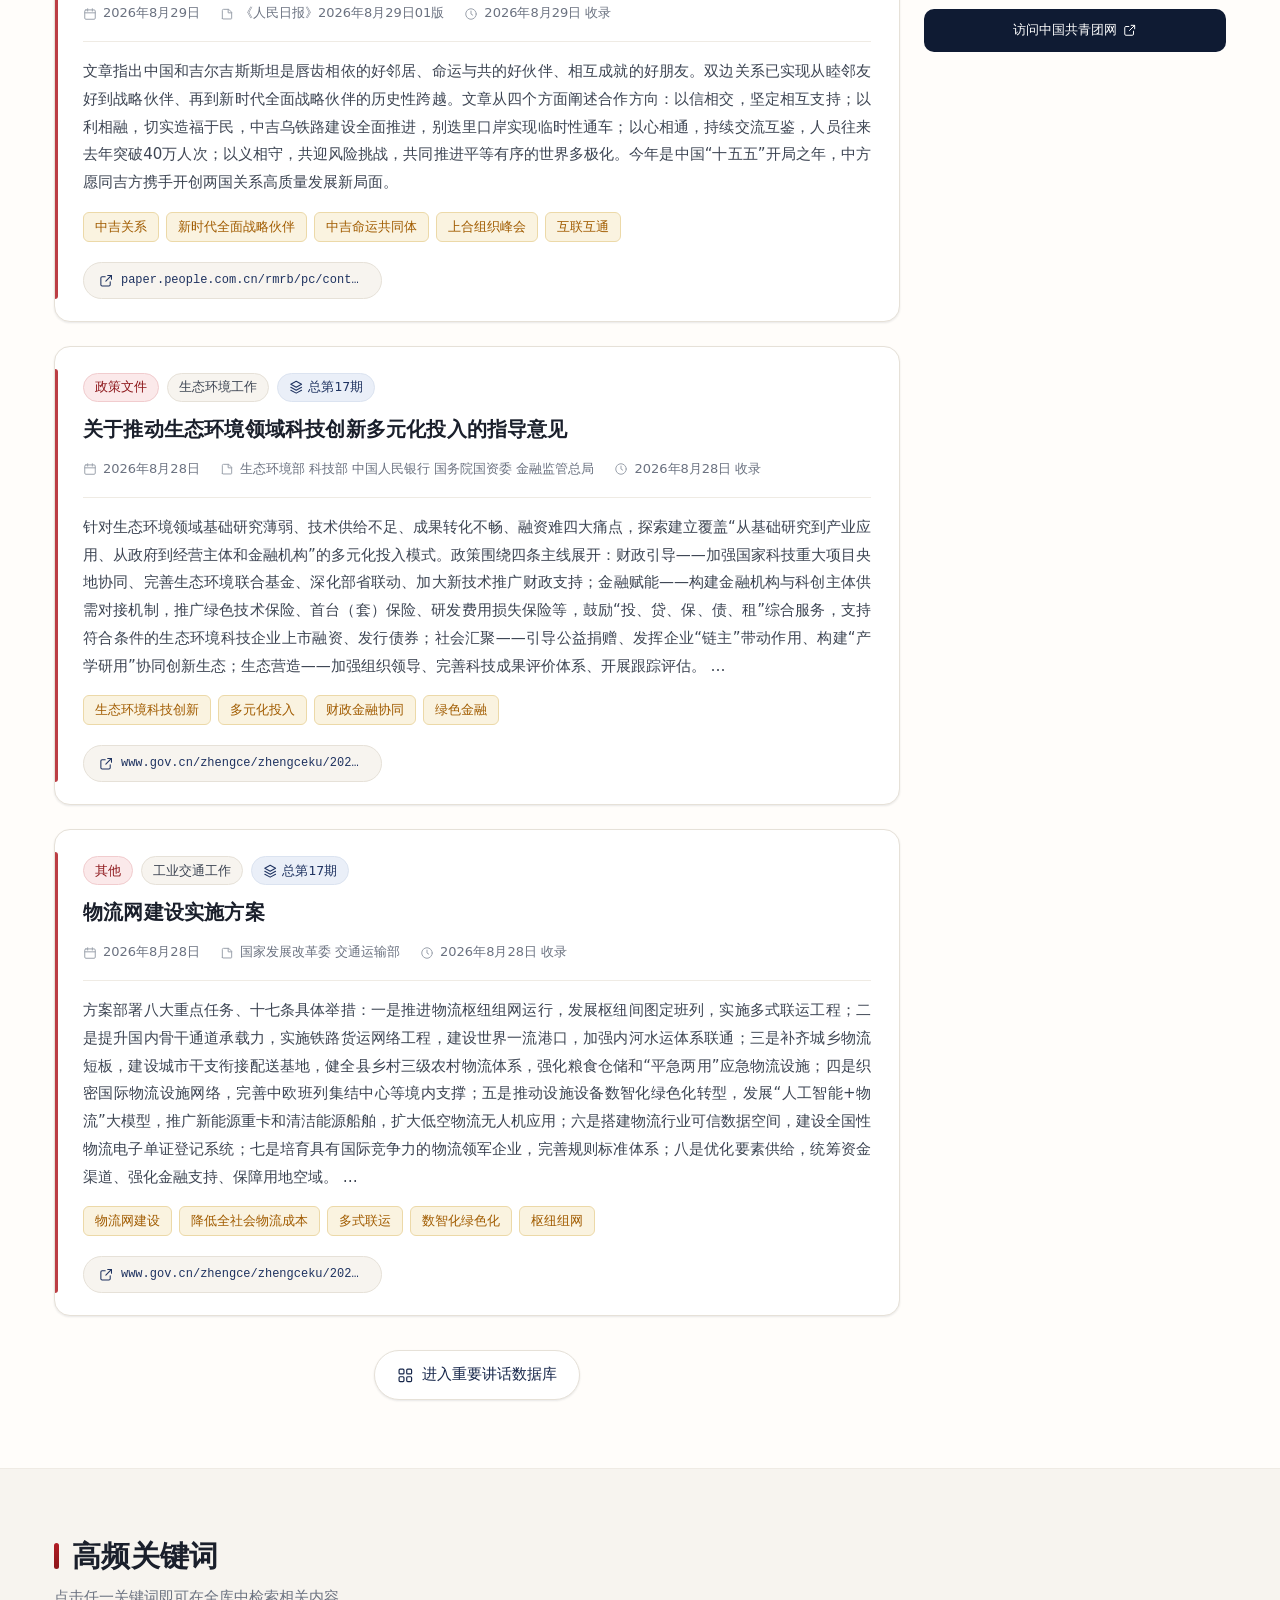
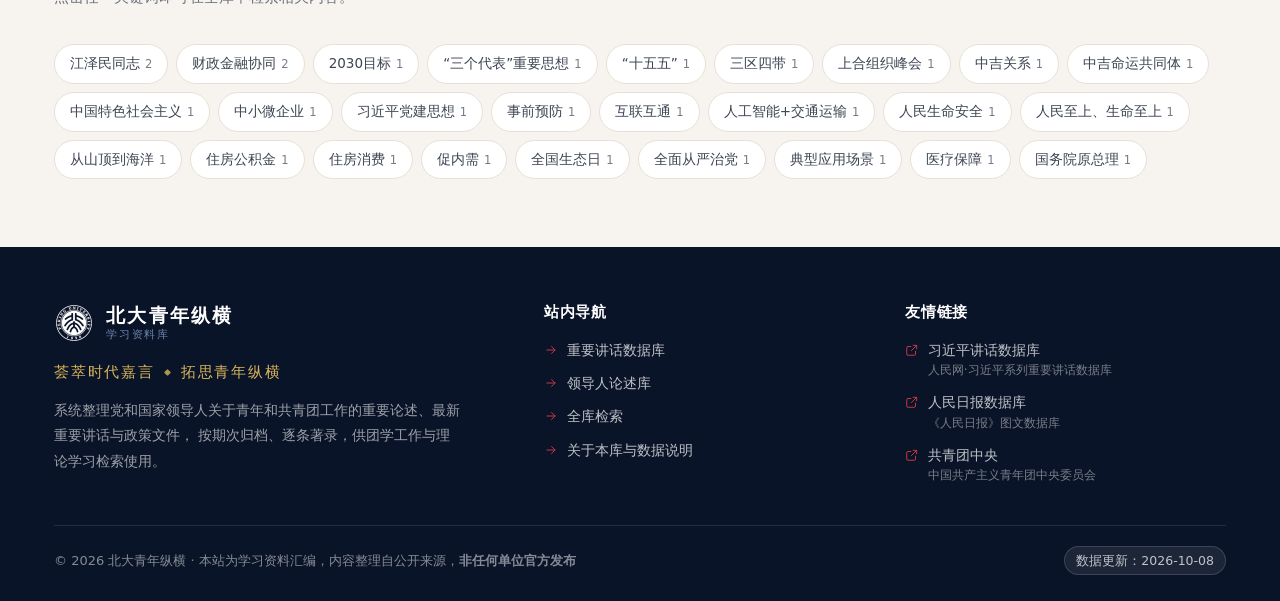
==== commit c17eecb0: "修复豆腐块被排到宽左栏的问题：右栏两块合并为同一网格单元格，确保位于问答窗口下方" ====
--- a/site/index.html
+++ b/site/index.html
@@ -189,7 +189,8 @@
             </a>
           </div>
         </div>
-        <div class="tian-cell tian-cell-qa">
+        <div class="tian-cell tian-side">
+          <div class="tian-side-block">
 
   <section class="section" id="qa">
     <div class="wrap">
@@ -236,8 +237,8 @@
     </div>
   </section>
 
-        </div>
-        <div class="tian-cell">
+          </div>
+          <div class="tian-side-block">
       <aside class="home-side">
         <div class="side-block-head">
           <h2 class="side-title">共青团青年发展</h2>
@@ -272,6 +273,7 @@
         </div>
         <a class="side-all" href="https://www.gqt.org.cn/" target="_blank" rel="noopener noreferrer">访问中国共青团网 <svg class="ic" viewBox="0 0 24 24"><path d="M14 4h6v6"/><path d="M20 4 11 13"/><path d="M18 14v5a2 2 0 0 1-2 2H5a2 2 0 0 1-2-2V8a2 2 0 0 1 2-2h5"/></svg></a>
       </aside>
+          </div>
         </div>
       </div>
     </div>
--- a/site/assets/style.css
+++ b/site/assets/style.css
@@ -1102,11 +1102,12 @@
 }
 
 /* ---------- 11.5 首页主区 + 右栏（左宽右窄）+ 豆腐块 ----------
-   布局：  最新收录内容（跨期次条目）  │  问答窗口
-        （左列约 68%）               │  豆腐块
-                                     │ （右列约 32%）
-   「最新归档期次」与「最近更新的内容」原先分别展示、
-   内容高度重合，现已合并为左列一个区块。
+   布局：  最新收录内容（横跨左列，很宽）  │  问答窗口
+                                       │  共青团青年发展（豆腐块）
+                                       │
+   ⚠ 关键：右栏两块必须包在**同一个** grid 单元格里。
+   之前把它们做成两个并列的 grid 子元素，2 列网格会自动放置成
+   “第2个填右列、第3个填下一行左列”，导致豆腐块跑到宽左栏去了。
    窄屏（<1100px）自动落回单列。 */
 .tian-grid {
   display: grid;
@@ -1119,13 +1120,20 @@
   min-width: 0;
 }
 
-/* 右栏两块的容器化（问答在上、豆腐块在下） */
-.tian-cell-qa {
-  margin-bottom: var(--gap-lg);
-}
-/* 右列第 2 块（豆腐块）紧接问答窗口之后 */
-.tian-cell-qa + .tian-cell {
-  margin-top: 0;
+/* 右栏：问答窗口在上、豆腐块在下 */
+.tian-side {
+  display: grid;
+  gap: var(--gap-lg);
+}
+.tian-side-block {
+  min-width: 0;
+}
+
+/* 右栏窄，问答窗口的输入框占满整行、按钮另起一行内容宽度右对齐 */
+.tian-side .qa-input-row {
+  flex-direction: row;
+  flex-wrap: wrap;
+  align-items: center;
 }
 
 /* 田字格内的区块标题比通栏时收敛一些 */
@@ -1151,50 +1159,50 @@
 }
 
 /* 问答窗口放进较窄的右列后进一步收紧 */
-.tian-cell-qa .qa-panel {
+.tian-side .qa-panel {
   box-shadow: var(--sh-1);
 }
-.tian-cell-qa .qa-head {
+.tian-side .qa-head {
   padding: 12px 16px;
   font-size: 13.5px;
 }
-.tian-cell-qa .qa-head small {
+.tian-side .qa-head small {
   display: none; /* 窄列下这行数据范围说明会挤成两行，隐藏 */
 }
-.tian-cell-qa .qa-body {
+.tian-side .qa-body {
   padding: 14px 16px;
 }
-.tian-cell-qa .qa-input-row {
+.tian-side .qa-input-row {
   gap: 8px;
 }
-.tian-cell-qa .search-box {
+.tian-side .search-box {
   flex: 1 1 100%;
 }
 /* 按钮不铺满整行：窄列下铺满会出现一大块红色，视觉过重。
    改为内容宽度并右对齐，与输入框形成层次。 */
-.tian-cell-qa .qa-input-row .btn {
+.tian-side .qa-input-row .btn {
   flex: 0 0 auto;
   width: auto;
   margin-left: auto;
   padding: 9px 20px;
   font-size: 14px;
 }
-.tian-cell-qa .qa-examples .chip {
+.tian-side .qa-examples .chip {
   font-size: 12.5px;
   padding: 5px 11px;
 }
-.tian-cell-qa .qa-answer {
+.tian-side .qa-answer {
   margin-top: 14px;
   padding-top: 13px;
 }
-.tian-cell-qa .qa-hit {
+.tian-side .qa-hit {
   padding: 12px 14px;
 }
-.tian-cell-qa .qa-hit p {
+.tian-side .qa-hit p {
   font-size: 13.5px;
   line-height: 1.72;
 }
-.tian-cell-qa .qa-hit-cite {
+.tian-side .qa-hit-cite {
   font-size: 12px;
   gap: 5px 10px;
 }
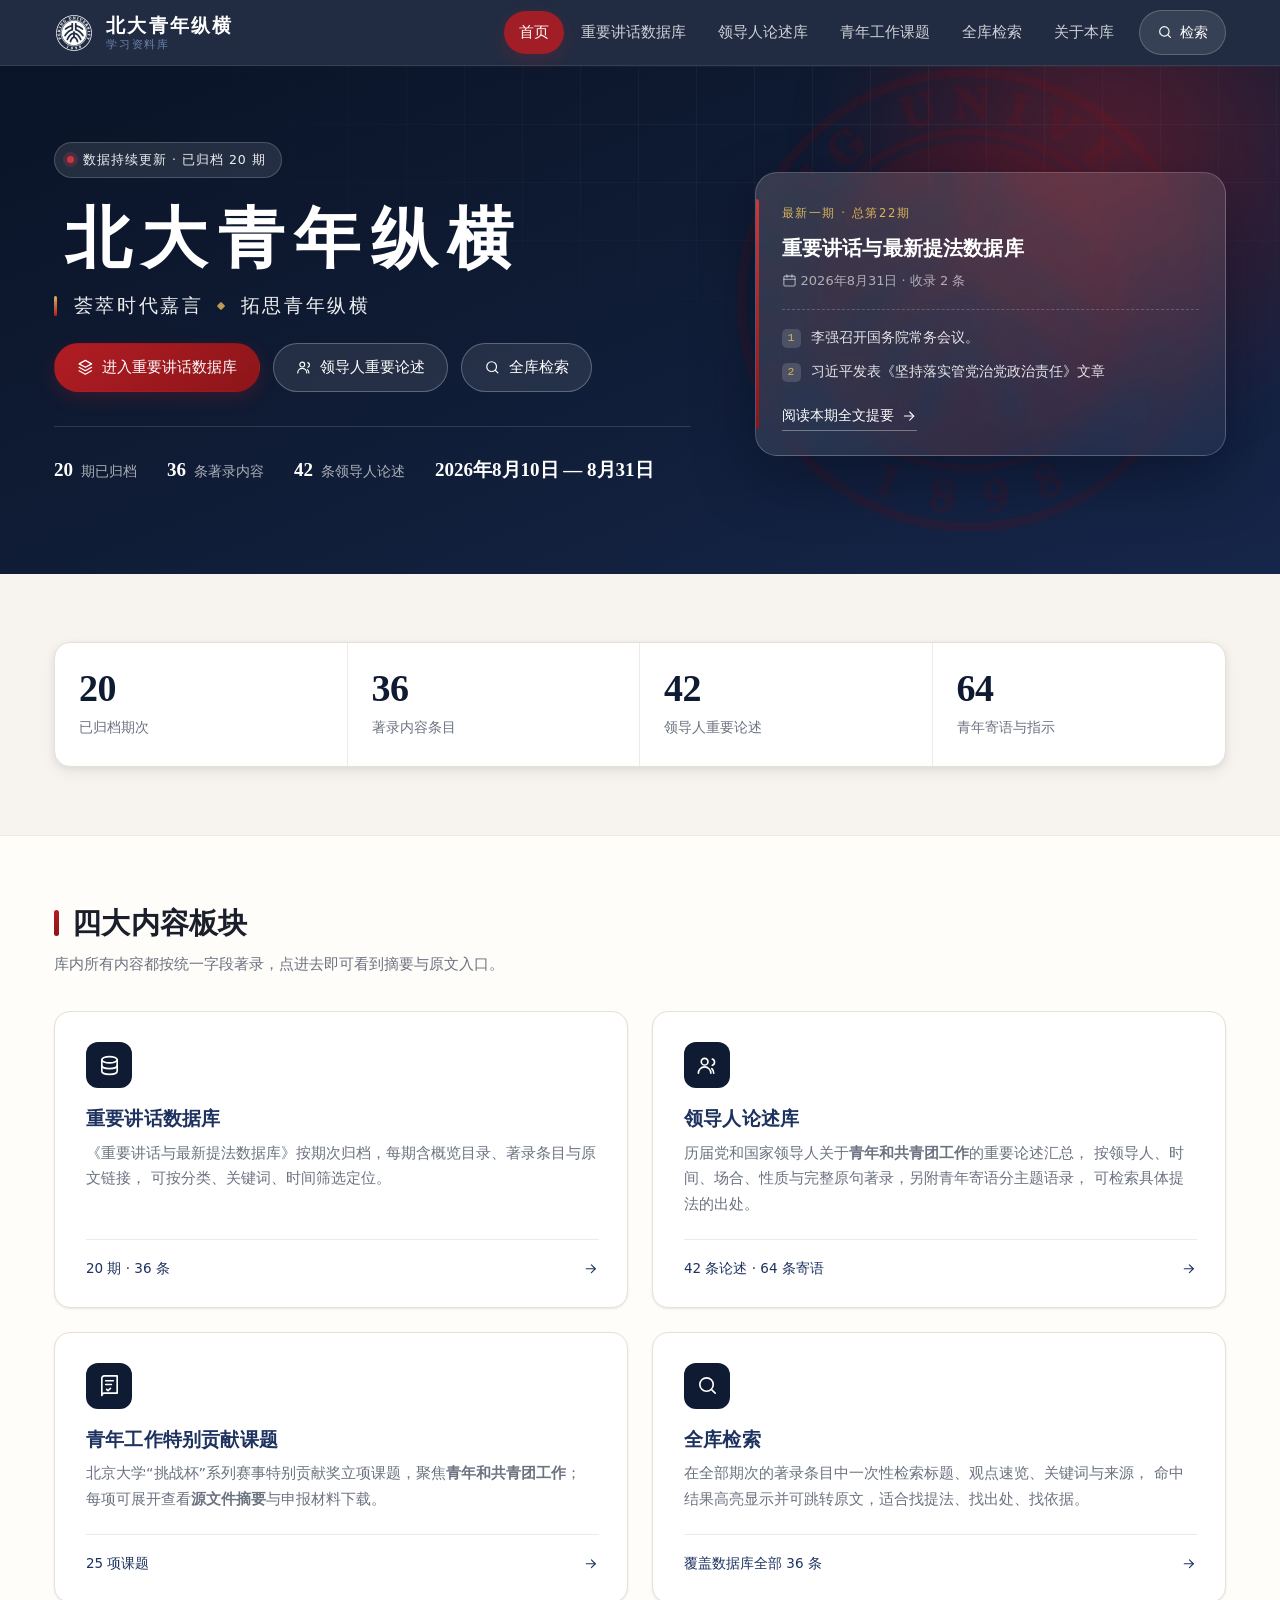
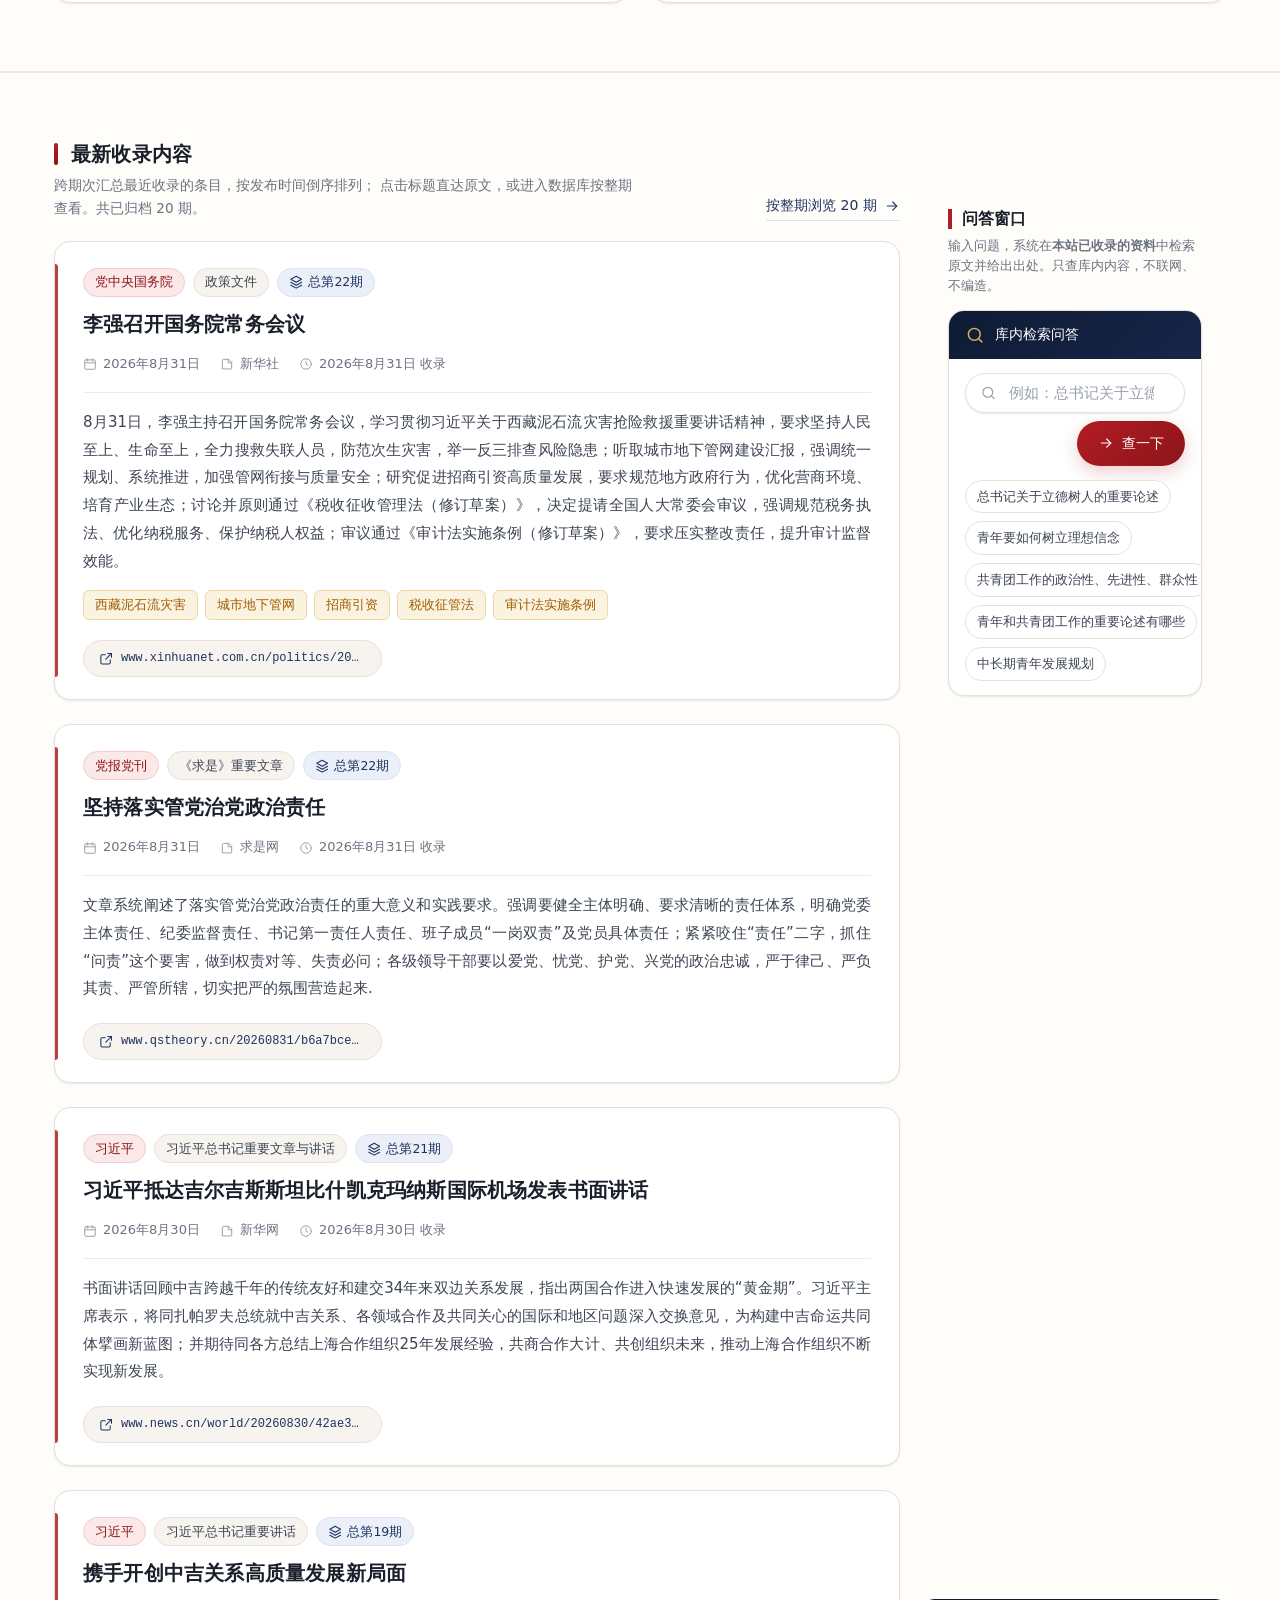
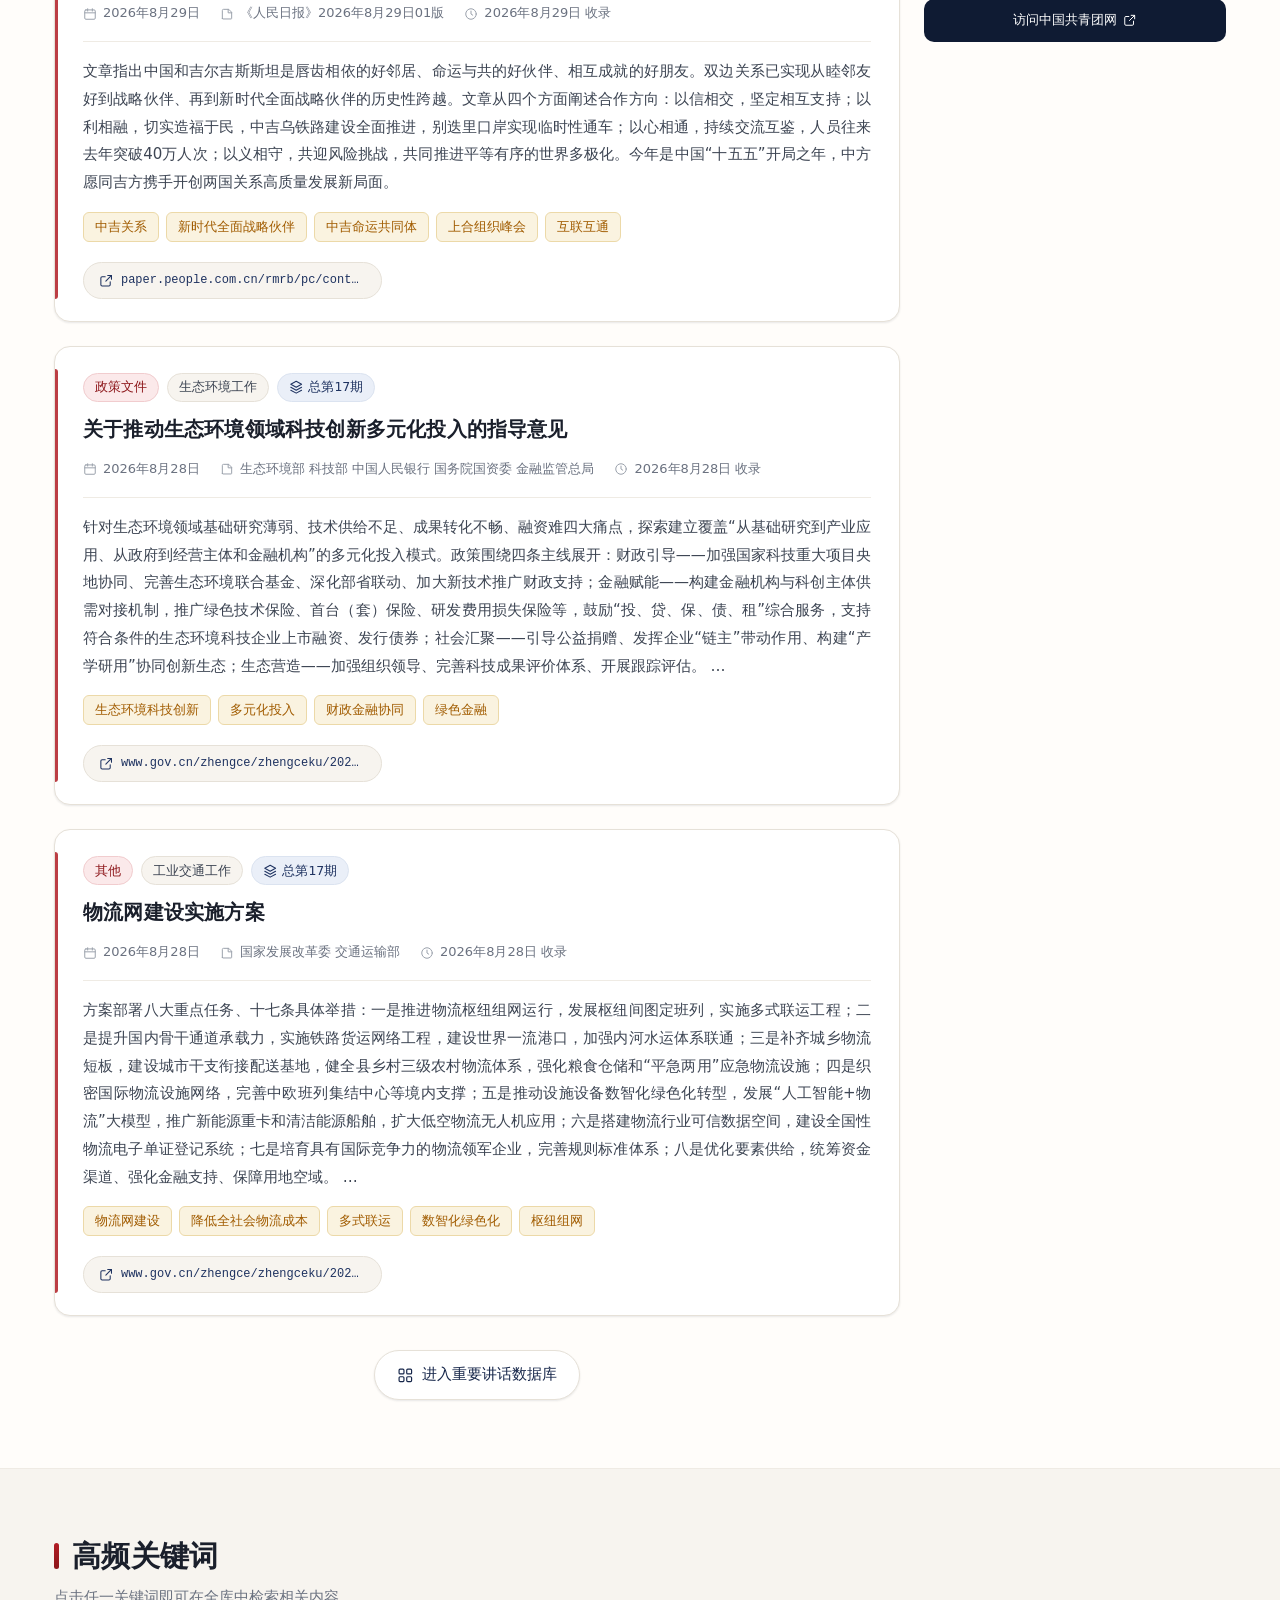
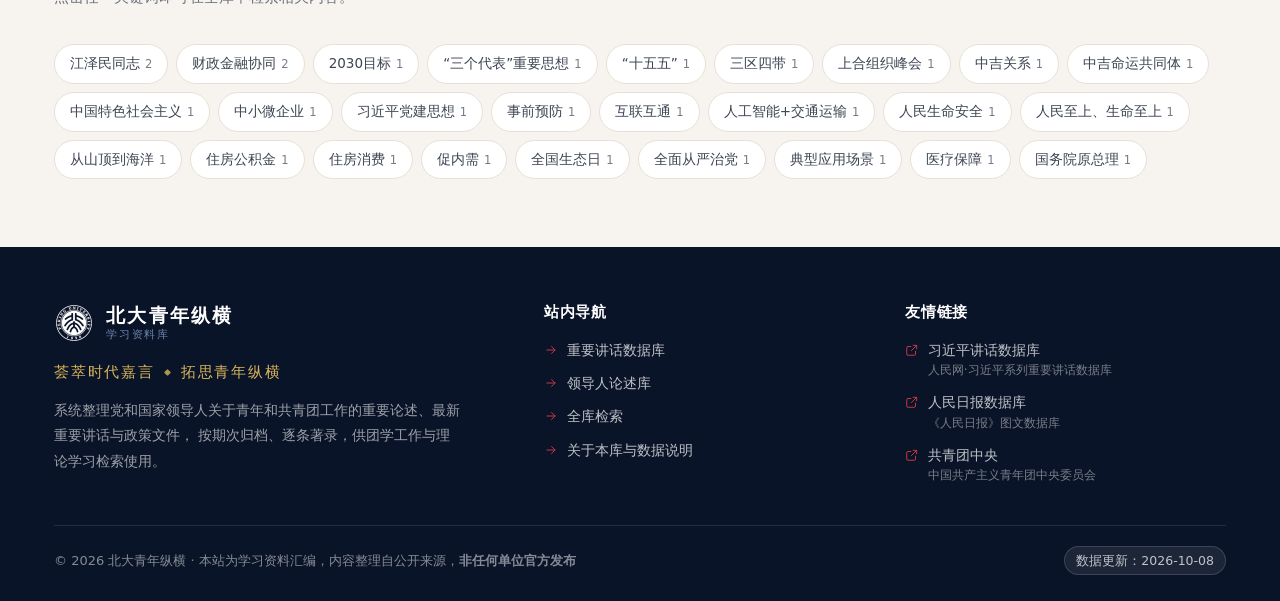
==== commit 207e5af2: "统一首页右栏两个模块的标题规格（问答窗口与共青团青年发展同级），豆腐块小节标题提升为 h2" ====
--- a/site/index.html
+++ b/site/index.html
@@ -245,7 +245,7 @@
           <p class="side-desc">规范性文件、调研信息与全团要讯，一键直达权威来源</p>
         </div>
         <div class="doufu">
-          <h3 class="doufu-title">规范性文件</h3>
+          <h2 class="doufu-title">规范性文件</h2>
           <ul class="doufu-list">
             <li><a href="https://www.gqt.org.cn/xxgk/tngz_gfwj/" target="_blank" rel="noopener noreferrer">共青团中央 教育部印发《关于落实党建带团建制度机制 深化高校共青团工作的意见》的通知</a></li>
             <li><a href="https://www.gqt.org.cn/xxgk/tngz_gfwj/" target="_blank" rel="noopener noreferrer">共青团中央办公厅关于印发《深化新兴领域青年服务体系建设方案》的通知</a></li>
@@ -254,7 +254,7 @@
           <a class="doufu-more" href="https://www.gqt.org.cn/xxgk/" target="_blank" rel="noopener noreferrer">查看更多 <svg class="ic" viewBox="0 0 24 24"><path d="M5 12h14"/><path d="m13 6 6 6-6 6"/></svg></a>
         </div>
         <div class="doufu">
-          <h3 class="doufu-title">青年发展</h3>
+          <h2 class="doufu-title">青年发展</h2>
           <ul class="doufu-list">
             <li><a href="https://www.gov.cn/gongbao/content/2017/content_5189005.htm" target="_blank" rel="noopener noreferrer">《中长期青年发展规划（2016—2025年）》</a></li>
             <li><a href="https://www.gqt.org.cn/sylm/qnfzgh/" target="_blank" rel="noopener noreferrer">中长期青年发展规划实施情况</a></li>
@@ -263,7 +263,7 @@
           <a class="doufu-more" href="https://www.gqt.org.cn/sylm/qnfzgh/" target="_blank" rel="noopener noreferrer">查看更多 <svg class="ic" viewBox="0 0 24 24"><path d="M5 12h14"/><path d="m13 6 6 6-6 6"/></svg></a>
         </div>
         <div class="doufu">
-          <h3 class="doufu-title">全团要讯</h3>
+          <h2 class="doufu-title">全团要讯</h2>
           <ul class="doufu-list">
             <li><a href="https://www.gqt.org.cn/tngz/" target="_blank" rel="noopener noreferrer">全团要讯（共青团中央工作动态）</a></li>
             <li><a href="https://qnzz.youth.cn/gzdt/" target="_blank" rel="noopener noreferrer">共青团中央工作动态与调研报道</a></li>
--- a/site/assets/style.css
+++ b/site/assets/style.css
@@ -1243,21 +1243,35 @@
   gap: 12px;
 }
 
-.side-block-head {
-  margin-bottom: 2px;
-}
-.side-title {
+/* 右栏内的两个模块标题必须完全一致：
+   问答窗口与「共青团青年发展」在版面上是同一层级，
+   字号/字重/红色竖条任一不同都会显得不协调。
+   统一按 .side-title 的规格（16px）。 */
+.tian-side .section-title,
+.tian-side .side-title {
   font-size: 16px;
-  font-family: var(--font-serif);
+  line-height: 1.3;
   padding-left: 10px;
   border-left: 4px solid var(--red-500);
-  line-height: 1.3;
-}
-.side-desc {
-  margin-top: 7px;
+}
+/* section-title 自带 ::before 红色竖条，这里改用 border-left，
+   否则会出现两条竖条。 */
+.tian-side .section-title::before {
+  display: none;
+}
+.tian-side .section-desc,
+.tian-side .side-desc {
   font-size: 12.5px;
   color: var(--ink-3);
+  margin-top: 7px;
   line-height: 1.6;
+}
+/* 右栏两块之间留出统一间距 */
+.tian-side .section-head {
+  margin-bottom: 14px;
+}
+.tian-side .side-block-head {
+  margin-bottom: 14px;
 }
 
 /* 豆腐块：小卡片 */
